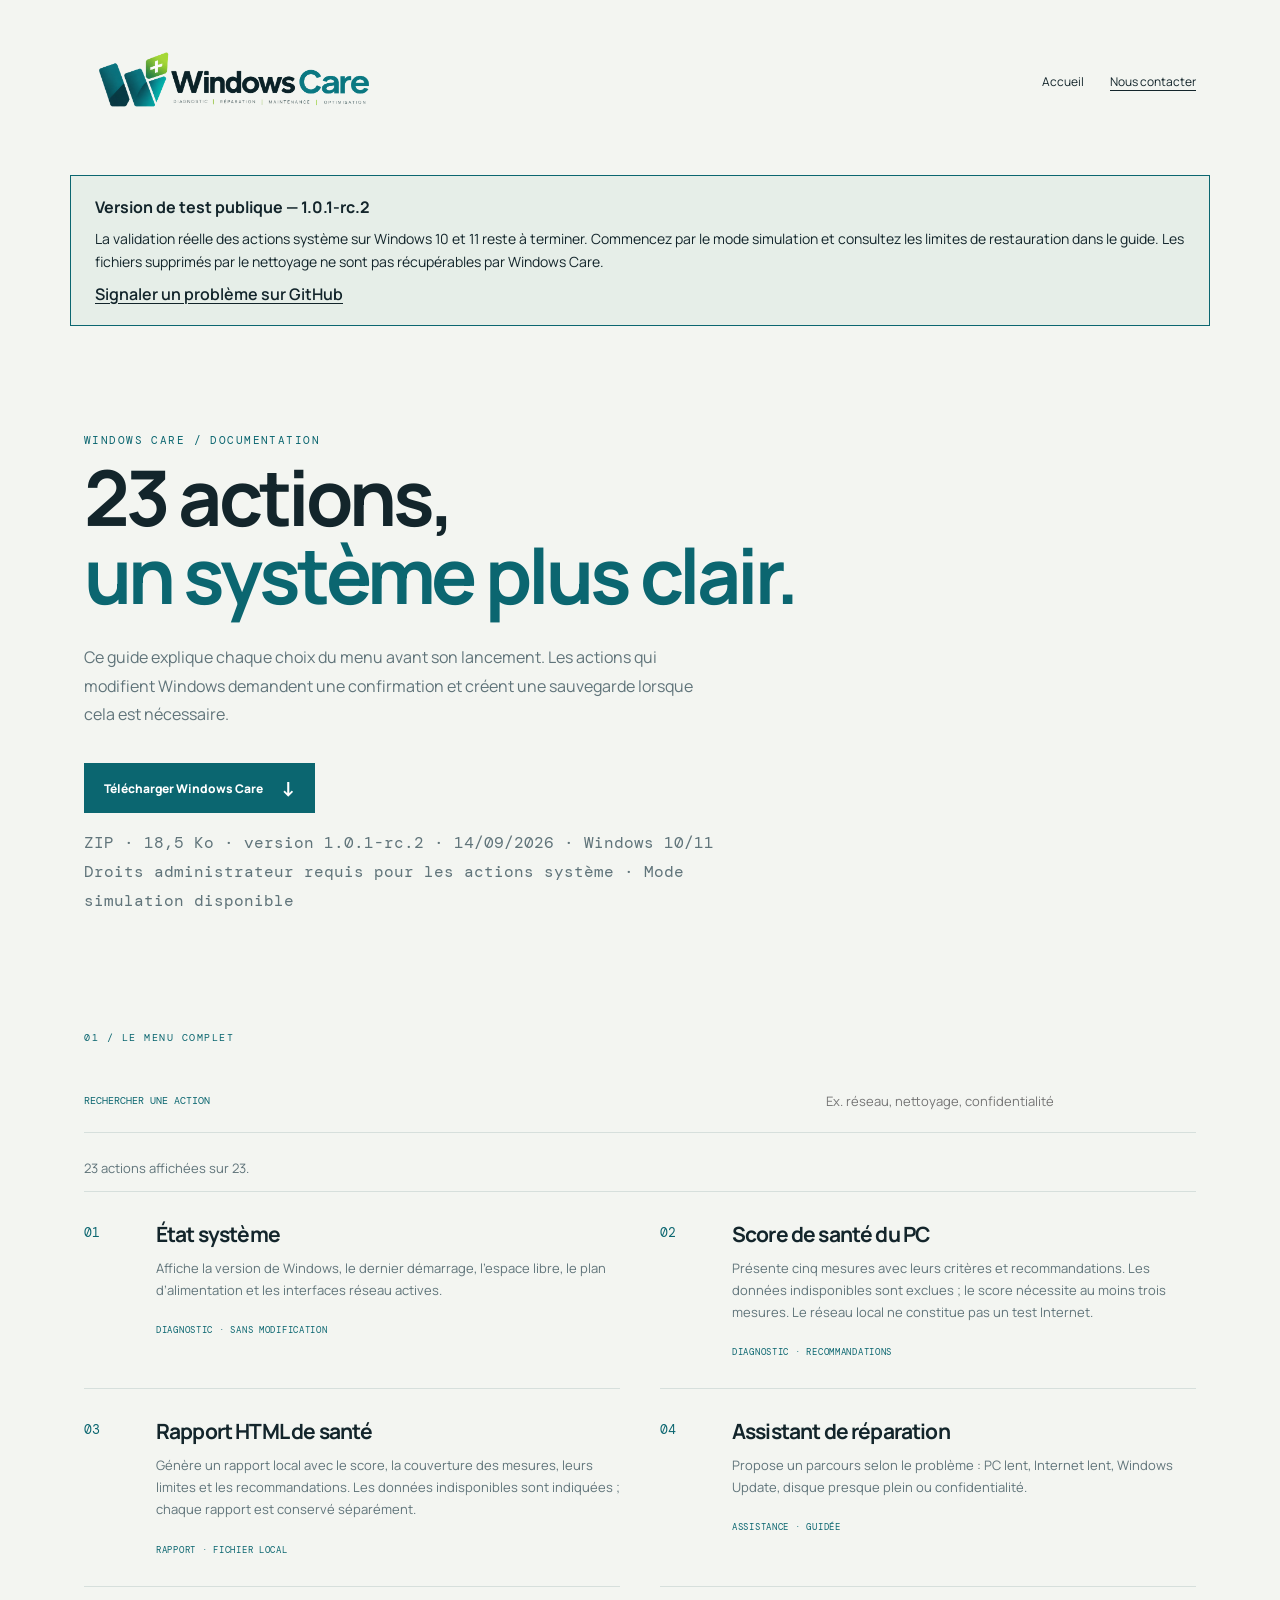
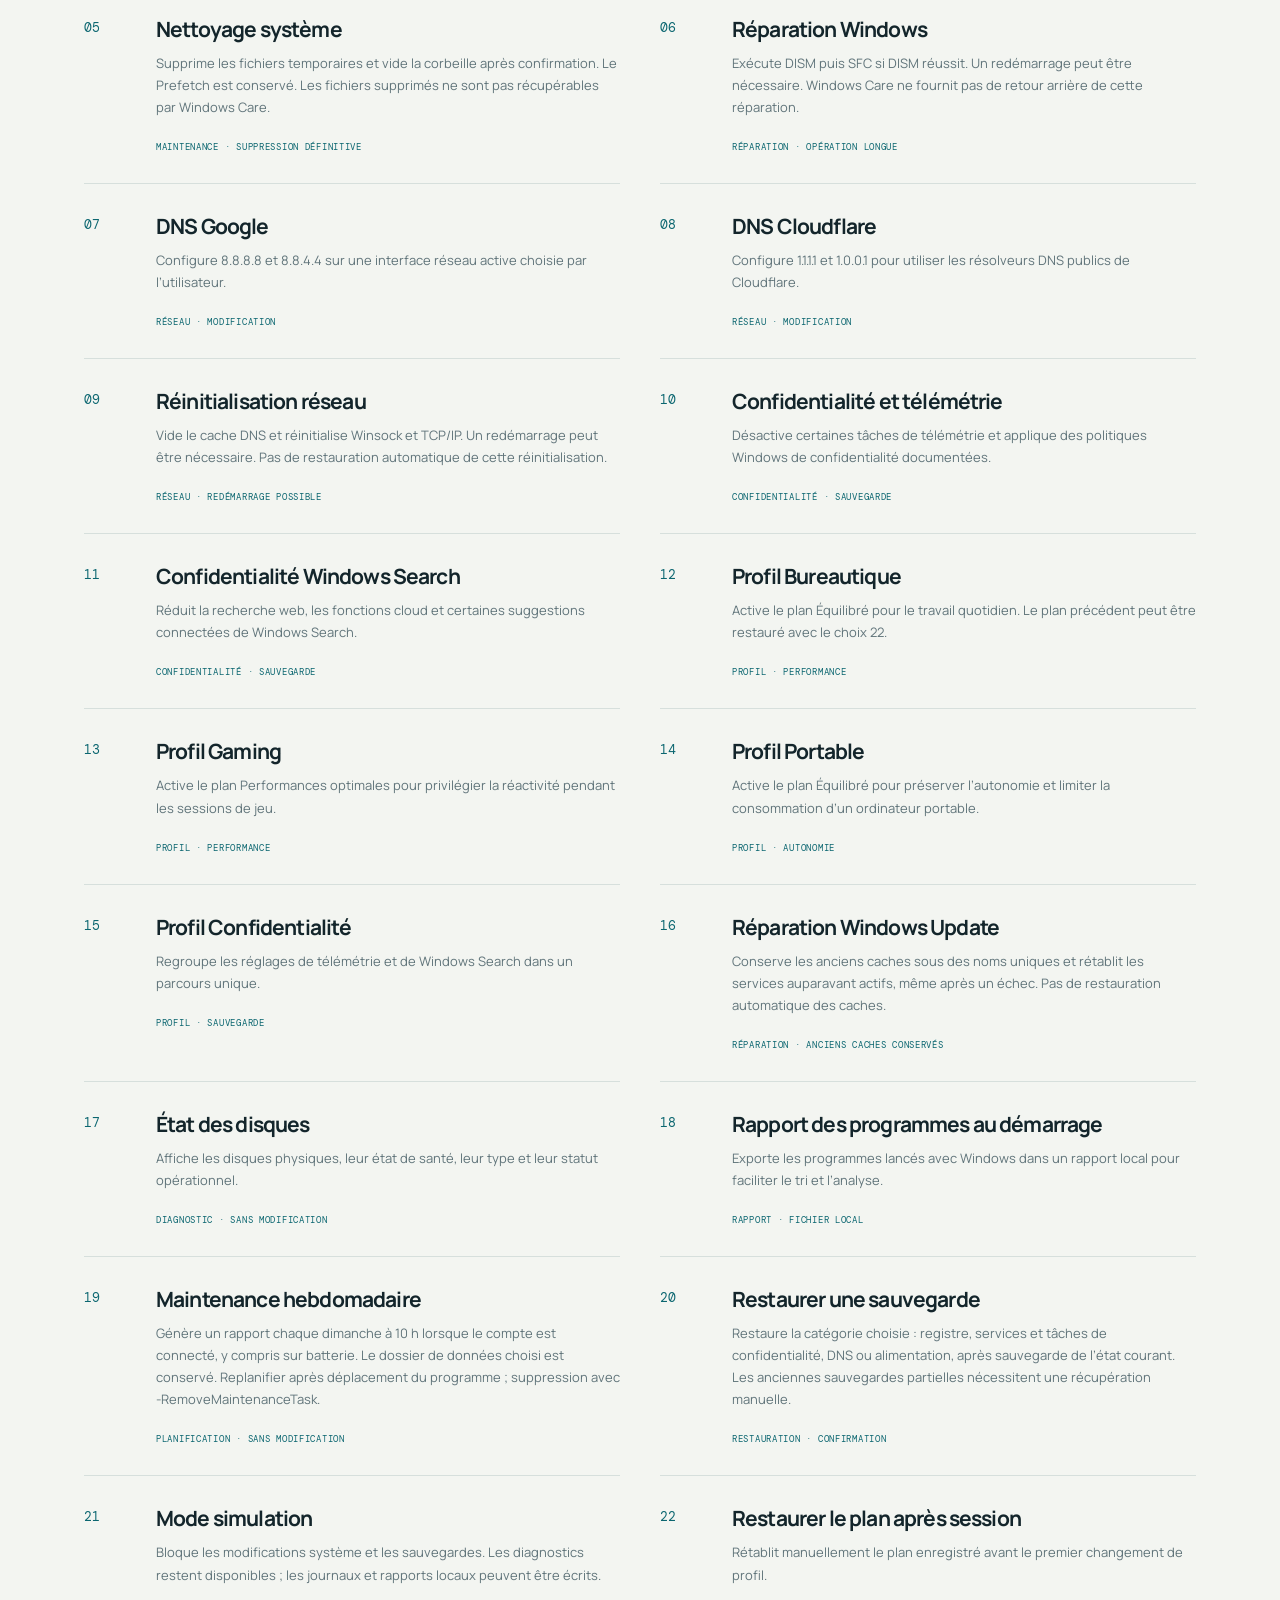
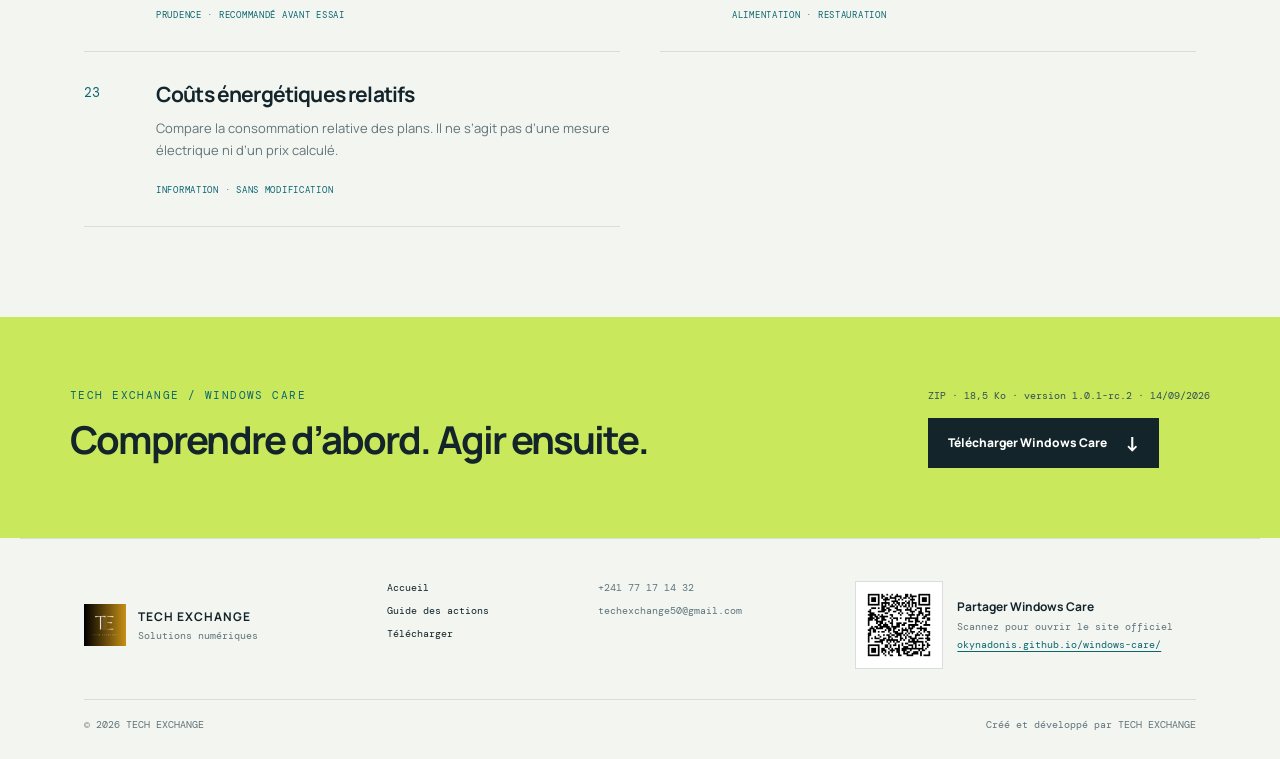
==== site/guide.html @ 3700da09 "Ajouter le QR code officiel Windows Care Generer un QR haute resolution vers le site public, l integ" ====
<!doctype html>
<html lang="fr">
<head>
  <meta charset="utf-8">
  <meta name="viewport" content="width=device-width, initial-scale=1">
  <meta name="description" content="Guide des 23 actions de Windows Care par TECH EXCHANGE.">
  <link rel="icon" type="image/png" href="assets/TE.png">
  <link rel="stylesheet" href="styles.css">
  <title>Windows Care | Guide des actions</title>
</head>
<body>
  <header class="topbar">
    <a class="brand app-brand" href="index.html" aria-label="Windows Care accueil"><img class="windows-care-logo" src="assets/windowscarelogobck.png" alt="Windows Care — Diagnostic, réparation, maintenance, optimisation" width="2097" height="750"></a>
    <nav class="top-nav" aria-label="Navigation principale"><a href="index.html">Accueil</a><a class="contact" href="mailto:techexchange50@gmail.com">Nous contacter</a></nav>
  </header>
  <aside class="release-notice" aria-label="Statut de la version">
    <strong>Version de test publique — 1.0.1-rc.2</strong>
    <p>La validation réelle des actions système sur Windows 10 et 11 reste à terminer. Commencez par le mode simulation et consultez les limites de restauration dans le guide. Les fichiers supprimés par le nettoyage ne sont pas récupérables par Windows Care.</p>
    <a href="https://github.com/OkynAdonis/windows-care/issues/new">Signaler un problème sur GitHub</a>
  </aside>
  <main>
    <section class="guide-hero">
      <p class="eyebrow">Windows Care / documentation</p>
      <h1>23 actions,<br><em>un système plus clair.</em></h1>
      <p>Ce guide explique chaque choix du menu avant son lancement. Les actions qui modifient Windows demandent une confirmation et créent une sauvegarde lorsque cela est nécessaire.</p>
      <a class="button primary download-button" href="SCRIPT_TOOL.zip" download data-download>Télécharger Windows Care <span>↓</span></a>
      <p class="download-meta"><span data-release>ZIP · 18,5 Ko · version 1.0.1-rc.2 · 14/09/2026</span> · Windows 10/11<br>Droits administrateur requis pour les actions système · Mode simulation disponible</p>
    </section>
    <section class="guide-list section">
      <div class="section-label">01 / Le menu complet</div>
      <label class="guide-search" for="action-search"><span>Rechercher une action</span><input id="action-search" type="search" placeholder="Ex. réseau, nettoyage, confidentialité" autocomplete="off" aria-describedby="action-search-status"></label>
      <p id="action-search-status" class="search-status" role="status" aria-live="polite" aria-atomic="true">23 actions disponibles.</p>
      <noscript><p>La recherche nécessite JavaScript. Les 23 actions sont consultables ci-dessous.</p></noscript>
      <div class="action-list">
        <article class="action-card reveal"><span class="action-number">01</span><div><h2>État système</h2><p>Affiche la version de Windows, le dernier démarrage, l’espace libre, le plan d’alimentation et les interfaces réseau actives.</p><small>DIAGNOSTIC · SANS MODIFICATION</small></div></article>
        <article class="action-card reveal"><span class="action-number">02</span><div><h2>Score de santé du PC</h2><p>Présente cinq mesures avec leurs critères et recommandations. Les données indisponibles sont exclues ; le score nécessite au moins trois mesures. Le réseau local ne constitue pas un test Internet.</p><small>DIAGNOSTIC · RECOMMANDATIONS</small></div></article>
        <article class="action-card reveal"><span class="action-number">03</span><div><h2>Rapport HTML de santé</h2><p>Génère un rapport local avec le score, la couverture des mesures, leurs limites et les recommandations. Les données indisponibles sont indiquées ; chaque rapport est conservé séparément.</p><small>RAPPORT · FICHIER LOCAL</small></div></article>
        <article class="action-card reveal"><span class="action-number">04</span><div><h2>Assistant de réparation</h2><p>Propose un parcours selon le problème : PC lent, Internet lent, Windows Update, disque presque plein ou confidentialité.</p><small>ASSISTANCE · GUIDÉE</small></div></article>
        <article class="action-card reveal"><span class="action-number">05</span><div><h2>Nettoyage système</h2><p>Supprime les fichiers temporaires et vide la corbeille après confirmation. Le Prefetch est conservé. Les fichiers supprimés ne sont pas récupérables par Windows Care.</p><small>MAINTENANCE · SUPPRESSION DÉFINITIVE</small></div></article>
        <article class="action-card reveal"><span class="action-number">06</span><div><h2>Réparation Windows</h2><p>Exécute DISM puis SFC si DISM réussit. Un redémarrage peut être nécessaire. Windows Care ne fournit pas de retour arrière de cette réparation.</p><small>RÉPARATION · OPÉRATION LONGUE</small></div></article>
        <article class="action-card reveal"><span class="action-number">07</span><div><h2>DNS Google</h2><p>Configure 8.8.8.8 et 8.8.4.4 sur une interface réseau active choisie par l’utilisateur.</p><small>RÉSEAU · MODIFICATION</small></div></article>
        <article class="action-card reveal"><span class="action-number">08</span><div><h2>DNS Cloudflare</h2><p>Configure 1.1.1.1 et 1.0.0.1 pour utiliser les résolveurs DNS publics de Cloudflare.</p><small>RÉSEAU · MODIFICATION</small></div></article>
        <article class="action-card reveal"><span class="action-number">09</span><div><h2>Réinitialisation réseau</h2><p>Vide le cache DNS et réinitialise Winsock et TCP/IP. Un redémarrage peut être nécessaire. Pas de restauration automatique de cette réinitialisation.</p><small>RÉSEAU · REDÉMARRAGE POSSIBLE</small></div></article>
        <article class="action-card reveal"><span class="action-number">10</span><div><h2>Confidentialité et télémétrie</h2><p>Désactive certaines tâches de télémétrie et applique des politiques Windows de confidentialité documentées.</p><small>CONFIDENTIALITÉ · SAUVEGARDE</small></div></article>
        <article class="action-card reveal"><span class="action-number">11</span><div><h2>Confidentialité Windows Search</h2><p>Réduit la recherche web, les fonctions cloud et certaines suggestions connectées de Windows Search.</p><small>CONFIDENTIALITÉ · SAUVEGARDE</small></div></article>
        <article class="action-card reveal"><span class="action-number">12</span><div><h2>Profil Bureautique</h2><p>Active le plan Équilibré pour le travail quotidien. Le plan précédent peut être restauré avec le choix 22.</p><small>PROFIL · PERFORMANCE</small></div></article>
        <article class="action-card reveal"><span class="action-number">13</span><div><h2>Profil Gaming</h2><p>Active le plan Performances optimales pour privilégier la réactivité pendant les sessions de jeu.</p><small>PROFIL · PERFORMANCE</small></div></article>
        <article class="action-card reveal"><span class="action-number">14</span><div><h2>Profil Portable</h2><p>Active le plan Équilibré pour préserver l’autonomie et limiter la consommation d’un ordinateur portable.</p><small>PROFIL · AUTONOMIE</small></div></article>
        <article class="action-card reveal"><span class="action-number">15</span><div><h2>Profil Confidentialité</h2><p>Regroupe les réglages de télémétrie et de Windows Search dans un parcours unique.</p><small>PROFIL · SAUVEGARDE</small></div></article>
        <article class="action-card reveal"><span class="action-number">16</span><div><h2>Réparation Windows Update</h2><p>Conserve les anciens caches sous des noms uniques et rétablit les services auparavant actifs, même après un échec. Pas de restauration automatique des caches.</p><small>RÉPARATION · ANCIENS CACHES CONSERVÉS</small></div></article>
        <article class="action-card reveal"><span class="action-number">17</span><div><h2>État des disques</h2><p>Affiche les disques physiques, leur état de santé, leur type et leur statut opérationnel.</p><small>DIAGNOSTIC · SANS MODIFICATION</small></div></article>
        <article class="action-card reveal"><span class="action-number">18</span><div><h2>Rapport des programmes au démarrage</h2><p>Exporte les programmes lancés avec Windows dans un rapport local pour faciliter le tri et l’analyse.</p><small>RAPPORT · FICHIER LOCAL</small></div></article>
        <article class="action-card reveal"><span class="action-number">19</span><div><h2>Maintenance hebdomadaire</h2><p>Génère un rapport chaque dimanche à 10 h lorsque le compte est connecté, y compris sur batterie. Le dossier de données choisi est conservé. Replanifier après déplacement du programme ; suppression avec -RemoveMaintenanceTask.</p><small>PLANIFICATION · SANS MODIFICATION</small></div></article>
        <article class="action-card reveal"><span class="action-number">20</span><div><h2>Restaurer une sauvegarde</h2><p>Restaure la catégorie choisie : registre, services et tâches de confidentialité, DNS ou alimentation, après sauvegarde de l’état courant. Les anciennes sauvegardes partielles nécessitent une récupération manuelle.</p><small>RESTAURATION · CONFIRMATION</small></div></article>
        <article class="action-card reveal"><span class="action-number">21</span><div><h2>Mode simulation</h2><p>Bloque les modifications système et les sauvegardes. Les diagnostics restent disponibles ; les journaux et rapports locaux peuvent être écrits.</p><small>PRUDENCE · RECOMMANDÉ AVANT ESSAI</small></div></article>
        <article class="action-card reveal"><span class="action-number">22</span><div><h2>Restaurer le plan après session</h2><p>Rétablit manuellement le plan enregistré avant le premier changement de profil.</p><small>ALIMENTATION · RESTAURATION</small></div></article>
        <article class="action-card reveal"><span class="action-number">23</span><div><h2>Coûts énergétiques relatifs</h2><p>Compare la consommation relative des plans. Il ne s’agit pas d’une mesure électrique ni d’un prix calculé.</p><small>INFORMATION · SANS MODIFICATION</small></div></article>
      </div>
    </section>
    <section class="download-band"><div><p class="eyebrow">TECH EXCHANGE / Windows Care</p><h2>Comprendre d’abord. Agir ensuite.</h2></div><div><p class="download-meta dark-meta"><span data-release>ZIP · 18,5 Ko · version 1.0.1-rc.2 · 14/09/2026</span></p><a class="button primary download-button" href="SCRIPT_TOOL.zip" download data-download>Télécharger Windows Care <span>↓</span></a></div></section>
  </main>
  <footer><div class="footer-brand"><img src="assets/TE.png" alt="Logo TECH EXCHANGE"><div><strong>TECH EXCHANGE</strong><span>Solutions numériques</span></div></div><div class="footer-links"><a href="index.html">Accueil</a><a href="guide.html">Guide des actions</a><a href="SCRIPT_TOOL.zip" download>Télécharger</a></div><div class="footer-contact"><a href="tel:+24177171432">+241 77 17 14 32</a><a href="mailto:techexchange50@gmail.com">techexchange50@gmail.com</a></div><div class="footer-qr"><a href="https://okynadonis.github.io/windows-care/" aria-label="Ouvrir le site officiel Windows Care"><img src="assets/windows-care-qr.png" alt="QR code vers le site officiel Windows Care" width="1000" height="1000" loading="lazy" decoding="async"></a><div><strong>Partager Windows Care</strong><span>Scannez pour ouvrir le site officiel</span><a href="https://okynadonis.github.io/windows-care/">okynadonis.github.io/windows-care/</a></div></div><div class="footer-bottom"><span>© 2026 TECH EXCHANGE</span><span>Créé et développé par TECH EXCHANGE</span></div></footer>
  <script src="motion.js"></script>
</body>
</html>
---- site/styles.css ----
@import url('https://fonts.googleapis.com/css2?family=DM+Mono:wght@400;500&family=Manrope:wght@400;500;600;700;800&display=swap');

:root { --ink:#13252b; --muted:#60747a; --paper:#f3f5f1; --white:#fff; --teal:#0b6670; --lime:#c9e85b; --line:#d6dfdc; }
.release-notice { max-width:1140px; margin:12px auto; padding:20px 24px; border:1px solid var(--teal); background:#e6eee8; color:var(--ink); box-sizing:border-box; }
.release-notice p { font-size:14px; line-height:1.6; margin:10px 0; }
.release-notice a { font-weight:600; text-underline-offset:3px; }
@media (max-width:1240px) { .release-notice { margin:12px 5vw; } }
* { box-sizing:border-box; }
html { scroll-behavior:smooth; }
body { margin:0; background:var(--paper); color:var(--ink); font-family:Manrope, sans-serif; }
a { color:inherit; }
a:focus-visible, .button:focus-visible { outline:3px solid var(--ink); outline-offset:4px; box-shadow:0 0 0 3px var(--paper); }
.topbar { align-items:center; display:flex; justify-content:space-between; margin:auto; max-width:1240px; padding:28px 5vw; }
.brand { align-items:center; display:flex; font-size:13px; font-weight:800; gap:10px; letter-spacing:.08em; text-decoration:none; }
.app-brand { letter-spacing:.02em; }
.brand img { height:34px; object-fit:cover; width:34px; }
.app-brand { max-width:100%; }
.app-brand .windows-care-logo { display:block; width:300px; max-width:100%; height:auto; object-fit:contain; }
@media (max-width:470px) { .app-brand .windows-care-logo { width:240px; } }
.contact { border-bottom:1px solid var(--ink); font-size:12px; text-decoration:none; }
.top-nav { align-items:center; display:flex; gap:26px; }
.top-nav a { font-size:12px; text-decoration:none; }
.hero { align-items:center; display:grid; gap:8vw; grid-template-columns:minmax(0,1.05fr) minmax(300px,.75fr); margin:auto; max-width:1240px; min-height:680px; padding:70px 5vw 110px; }
.eyebrow, .section-label, .meta, code { font-family:'DM Mono', monospace; }
.eyebrow { color:var(--teal); font-size:11px; letter-spacing:.13em; text-transform:uppercase; }
h1, h2, p { margin-top:0; }
h1 { font-size:clamp(42px,6vw,82px); letter-spacing:-.05em; line-height:1.02; margin-bottom:28px; }
em { color:var(--teal); font-style:normal; }
.intro { color:var(--muted); font-size:17px; line-height:1.7; max-width:590px; }
.actions { display:flex; flex-wrap:wrap; gap:12px; margin:36px 0 22px; }
.button { align-items:center; display:inline-flex; font-size:12px; font-weight:800; gap:18px; justify-content:center; min-height:50px; max-width:100%; padding:12px 20px; text-align:center; text-decoration:none; overflow-wrap:anywhere; }
.button span { font-size:20px; line-height:0; }
.primary { background:var(--teal); color:var(--white); }
.primary:hover { background:#084d55; }
.secondary { border:1px solid var(--ink); }
.meta { color:var(--muted); font-size:10px; }
.download-meta { color:var(--muted); font-family:'DM Mono',monospace; font-size:10px; line-height:1.7; margin:16px 0 0; }
.dark-meta { color:#315157; margin:0 0 14px; }
.dashboard { background:var(--ink); box-shadow:18px 18px 0 var(--lime); color:var(--white); padding:25px; transform:rotate(2deg); }
.dashboard { animation: dashboard-in 900ms cubic-bezier(.2,.8,.2,1) both; }
.dash-head { border-bottom:1px solid #ffffff2b; display:flex; font-family:'DM Mono',monospace; font-size:9px; justify-content:space-between; padding-bottom:20px; }
.dash-head b { color:var(--lime); font-weight:400; }
.score { align-items:center; display:flex; gap:15px; padding:45px 0 35px; }
.score strong { color:var(--lime); font-size:92px; letter-spacing:-.1em; line-height:.8; }
.score strong { min-width:125px; }
.score span { color:#cad9d7; font-family:'DM Mono',monospace; font-size:13px; line-height:1.3; }
.score small { color:#8ba1a0; font-size:8px; }
.metrics { border-top:1px solid #ffffff2b; display:grid; gap:10px; grid-template-columns:repeat(3,1fr); padding-top:18px; }
.metrics div { display:flex; flex-direction:column; gap:8px; }
.metrics span, .dash-line { color:#8ba1a0; font-family:'DM Mono',monospace; font-size:9px; }
.metrics b { color:#fff; font-size:22px; }
.dash-line { align-items:center; display:flex; gap:9px; padding-top:38px; }
.dash-line i { background:var(--lime); border-radius:50%; height:6px; width:6px; }
.dash-line i { animation: signal 1.8s ease-in-out infinite; }
.console-cursor { animation:cursor-blink 1s steps(1) infinite; background:var(--lime); display:inline-block; height:13px; margin-left:7px; vertical-align:-2px; width:6px; }
.download-button.download-started { background:var(--ink); box-shadow:0 0 0 4px #c9e85b66; }
.js-motion .reveal { opacity:0; transform:translateY(24px); transition:opacity 700ms ease var(--reveal-delay, 0ms), transform 700ms ease var(--reveal-delay, 0ms); }
.js-motion .reveal.is-visible { opacity:1; transform:none; }
.button, .feature-grid article, .shot, .faq-grid div { transition:transform 320ms ease, border-color 320ms ease, background-color 320ms ease, color 320ms ease; }
.button:hover { transform:translateY(-3px); }
.feature-grid article { background:transparent; color:var(--ink); }
.feature-grid article:hover { border-color:transparent; transform:translateY(-5px); }
.feature-grid article:hover h2, .feature-grid article:hover p, .feature-grid article:hover .number { color:inherit; }
.feature-grid article:nth-child(1):hover { background:var(--teal); color:var(--white); }
.feature-grid article:nth-child(2):hover { background:var(--lime); color:var(--ink); }
.feature-grid article:nth-child(3):hover { background:var(--ink); color:var(--white); }
.feature-grid article:nth-child(4):hover { background:#e4b98a; color:var(--ink); }
.shot:hover { transform:translateY(-5px); }
.faq-grid div:hover { border-color:var(--teal); }
@keyframes dashboard-in { from { opacity:0; transform:translateY(22px) rotate(6deg); } to { opacity:1; transform:rotate(2deg); } }
@keyframes signal { 0%,100% { box-shadow:0 0 0 0 #c9e85b66; } 50% { box-shadow:0 0 0 7px #c9e85b00; } }
@keyframes cursor-blink { 0%,45% { opacity:1; } 46%,100% { opacity:0; } }
@keyframes score-fill { from { opacity:.4; } to { opacity:1; } }
.section { margin:auto; max-width:1240px; padding:90px 5vw; }
.section-label { color:var(--teal); font-size:10px; letter-spacing:.15em; margin-bottom:40px; text-transform:uppercase; }
.feature-grid { border-top:1px solid var(--line); display:grid; grid-template-columns:repeat(4,1fr); }
.feature-grid article { border-right:1px solid var(--line); min-height:230px; padding:26px 24px 18px 0; }
.feature-grid article:not(:first-child) { padding-left:24px; }
.feature-grid article:last-child { border:0; }
.number { color:var(--teal); font-family:'DM Mono',monospace; font-size:11px; }
.feature-grid h2 { font-size:19px; letter-spacing:-.03em; margin:55px 0 12px; }
.feature-grid p, .details p { color:var(--muted); font-size:13px; line-height:1.75; }
.screenshots { padding-top:30px; }
.section-intro { align-items:end; display:grid; gap:10vw; grid-template-columns:.8fr 1fr; margin-bottom:44px; }
.section-intro h2 { font-size:clamp(34px,5vw,64px); letter-spacing:-.06em; line-height:1.05; margin:0; }
.section-intro p { color:var(--muted); font-size:14px; line-height:1.8; margin:0; max-width:440px; }
.shots-grid { align-items:start; display:grid; gap:32px; grid-template-columns:1.2fr .8fr; }
.shot { margin:0; }
.shot img { background:var(--ink); border:1px solid var(--line); display:block; height:auto; width:100%; }
.shot-menu img { aspect-ratio:1.65; object-fit:cover; object-position:top; }
.shot-site img { aspect-ratio:1.65; object-fit:cover; object-position:top; }
.shot figcaption { display:flex; flex-direction:column; gap:4px; padding-top:14px; }
.shot figcaption b { font-size:13px; }
.shot figcaption span { color:var(--muted); font-family:'DM Mono',monospace; font-size:10px; }
.download-band { align-items:center; background:var(--lime); display:flex; gap:30px; justify-content:space-between; padding:70px max(5vw,calc((100% - 1140px)/2)); }
.download-band h2 { font-size:clamp(24px,3vw,40px); letter-spacing:-.05em; margin:0; max-width:650px; }
.download-band .primary { background:var(--ink); }
.download-band .download-meta { max-width:390px; }
.details { display:block; }
.details-content { display:grid; gap:42px; grid-template-columns:minmax(0,1fr) minmax(210px,.7fr); }
.details h2 { font-size:clamp(34px,5vw,64px); letter-spacing:-.06em; line-height:1.05; }
.details code { background:#e1e8e4; font-size:11px; padding:4px 6px; }
.details .small { border-top:1px solid var(--line); font-family:'DM Mono',monospace; font-size:11px; margin-top:38px; padding-top:20px; }
.usage-shot { margin:0; }
.usage-shot img { display:block; height:100%; max-height:300px; object-fit:cover; object-position:top; width:100%; }
.usage-shot figcaption { color:var(--muted); font-family:'DM Mono',monospace; font-size:10px; line-height:1.5; padding-top:12px; }
.faq { border-top:1px solid var(--line); }
.faq-grid { display:grid; gap:0 45px; grid-template-columns:1fr 1fr; }
.faq-grid div { border-bottom:1px solid var(--line); padding:22px 0; }
.faq-grid h3 { font-size:15px; margin:0 0 9px; }
.faq-grid p { color:var(--muted); font-size:12px; line-height:1.7; margin:0; }
.guide-hero { margin:auto; max-width:1240px; padding:95px 5vw 80px; }
.guide-hero h1 { max-width:850px; }
.guide-hero > p:not(.eyebrow) { color:var(--muted); font-size:16px; line-height:1.8; max-width:640px; }
.guide-hero .button { margin-top:18px; }
.guide-list { padding-top:35px; }
.guide-search { align-items:center; border-bottom:1px solid var(--line); display:flex; gap:20px; justify-content:space-between; margin-bottom:26px; padding-bottom:14px; }
.guide-search span { color:var(--teal); font-family:'DM Mono',monospace; font-size:10px; text-transform:uppercase; }
.guide-search input { background:transparent; border:0; color:var(--ink); font:13px Manrope,sans-serif; max-width:370px; outline:0; padding:8px 0; width:100%; }
.guide-search input:focus-visible { outline:2px solid var(--teal); outline-offset:5px; }
[hidden] { display:none !important; }
.search-status { color:var(--muted); font-size:13px; line-height:1.5; }
.action-list { border-top:1px solid var(--line); display:grid; gap:0 40px; grid-template-columns:1fr 1fr; }
.action-card { border-bottom:1px solid var(--line); display:grid; gap:22px; grid-template-columns:50px 1fr; padding:28px 0; }
.action-number { color:var(--teal); font-family:'DM Mono',monospace; font-size:13px; padding-top:4px; }
.action-card h2 { font-size:21px; letter-spacing:-.04em; margin:0 0 9px; }
.action-card p { color:var(--muted); font-size:13px; line-height:1.7; margin:0 0 15px; max-width:470px; }
.action-card small { color:var(--teal); font-family:'DM Mono',monospace; font-size:9px; letter-spacing:.08em; }
footer { border-top:1px solid var(--line); display:grid; font-family:'DM Mono',monospace; font-size:10px; gap:30px; grid-template-columns:1.2fr .8fr 1fr 1.5fr; margin:auto; max-width:1240px; padding:42px 5vw 28px; }
.footer-brand { align-items:center; display:flex; gap:12px; }
.footer-brand img { height:42px; object-fit:cover; width:42px; }
.footer-brand strong, .footer-brand span { display:block; }
.footer-brand strong { font-family:Manrope,sans-serif; font-size:12px; letter-spacing:.08em; }
.footer-qr { align-items:center; display:flex; gap:14px; min-width:0; }
.footer-qr > a { background:#fff; border:1px solid var(--line); display:block; flex:0 0 88px; padding:5px; }
.footer-qr img { display:block; height:auto; width:100%; }
.footer-qr div { display:flex; flex-direction:column; gap:5px; min-width:0; }
.footer-qr strong { font-family:Manrope,sans-serif; font-size:12px; }
.footer-qr span { color:var(--muted); }
.footer-qr div a { color:var(--teal); overflow-wrap:anywhere; text-underline-offset:3px; }
.footer-brand span { color:var(--muted); margin-top:4px; }
.footer-links, .footer-contact { display:flex; flex-direction:column; gap:10px; }
.footer-links a, .footer-contact a { text-decoration:none; }
.footer-links a:hover, .footer-contact a:hover { color:var(--teal); }
.footer-contact { color:var(--muted); }
.footer-bottom { border-top:1px solid var(--line); color:var(--muted); display:flex; grid-column:1 / -1; justify-content:space-between; padding-top:18px; }
@media (max-width:760px) { .top-nav { gap:12px; } .top-nav { flex-wrap:wrap; justify-content:flex-end; } .hero { display:block; min-height:0; padding-top:50px; } .dashboard { margin:70px 12px 20px 0; } .feature-grid { grid-template-columns:1fr 1fr; } .feature-grid article:nth-child(2) { border-right:0; } .feature-grid article:nth-child(3), .feature-grid article:nth-child(4) { border-top:1px solid var(--line); } .feature-grid article:nth-child(3) { padding-left:0; } .section-intro, .shots-grid { display:block; } .section-intro p { margin-top:24px; } .shot + .shot { margin-top:38px; } .download-band, .details { align-items:flex-start; display:block; } .download-band .button { margin-top:28px; } .details { padding-top:65px; } .details-content { display:block; } .usage-shot { margin-top:38px; } .guide-hero { padding-top:55px; } .action-list { display:block; } .action-card { grid-template-columns:40px 1fr; } footer { display:block; line-height:2; } .footer-links, .footer-contact, .footer-qr { margin-top:24px; } .footer-bottom { gap:6px; margin-top:24px; } }
@media (max-width:470px) { .topbar { padding-top:20px; } .contact { font-size:10px; } .feature-grid { display:block; } .feature-grid article, .feature-grid article:not(:first-child) { border-bottom:1px solid var(--line); border-right:0; min-height:0; padding:22px 0; } .feature-grid h2 { margin:25px 0 9px; } }
@media (prefers-reduced-motion: reduce) { html { scroll-behavior:auto; } *, *::before, *::after { animation-duration:.01ms !important; animation-iteration-count:1 !important; scroll-behavior:auto !important; transition-duration:.01ms !important; } .reveal { opacity:1; transform:none; } }

.download-meta code { overflow-wrap:anywhere; font-size:10px; }
/* Autoriser les contenus longs a se replier dans les grilles et flexboxes. */
.hero > *, .download-band > *, .action-card > *, footer > *, .topbar > * { min-width:0; }
.topbar { gap:20px; flex-wrap:wrap; }
.top-nav { flex-wrap:wrap; }
.footer-contact a, .details .small, .action-card h2, h1 { overflow-wrap:anywhere; }
@media (max-width:760px) {
  .guide-search { align-items:flex-start; flex-direction:column; gap:8px; }
  .guide-search input { max-width:none; min-width:0; font-size:16px; }
  .footer-bottom { flex-wrap:wrap; }
}
@media (max-width:470px) {
  .dashboard { padding:18px; transform:none; animation:none; box-shadow:8px 8px 0 var(--lime); margin-right:8px; }
  .score { gap:10px; }
  .score strong { font-size:72px; min-width:95px; }
  .dash-head { gap:12px; flex-wrap:wrap; }
  .top-nav a { padding:8px 0; }
}
@media (prefers-reduced-motion: reduce) {
  .js-motion .reveal { opacity:1; transform:none; transition:none; }
  .button:hover, .feature-grid article:hover, .shot:hover { transform:none; }
  .console-cursor, .dash-line i { animation:none; }
}
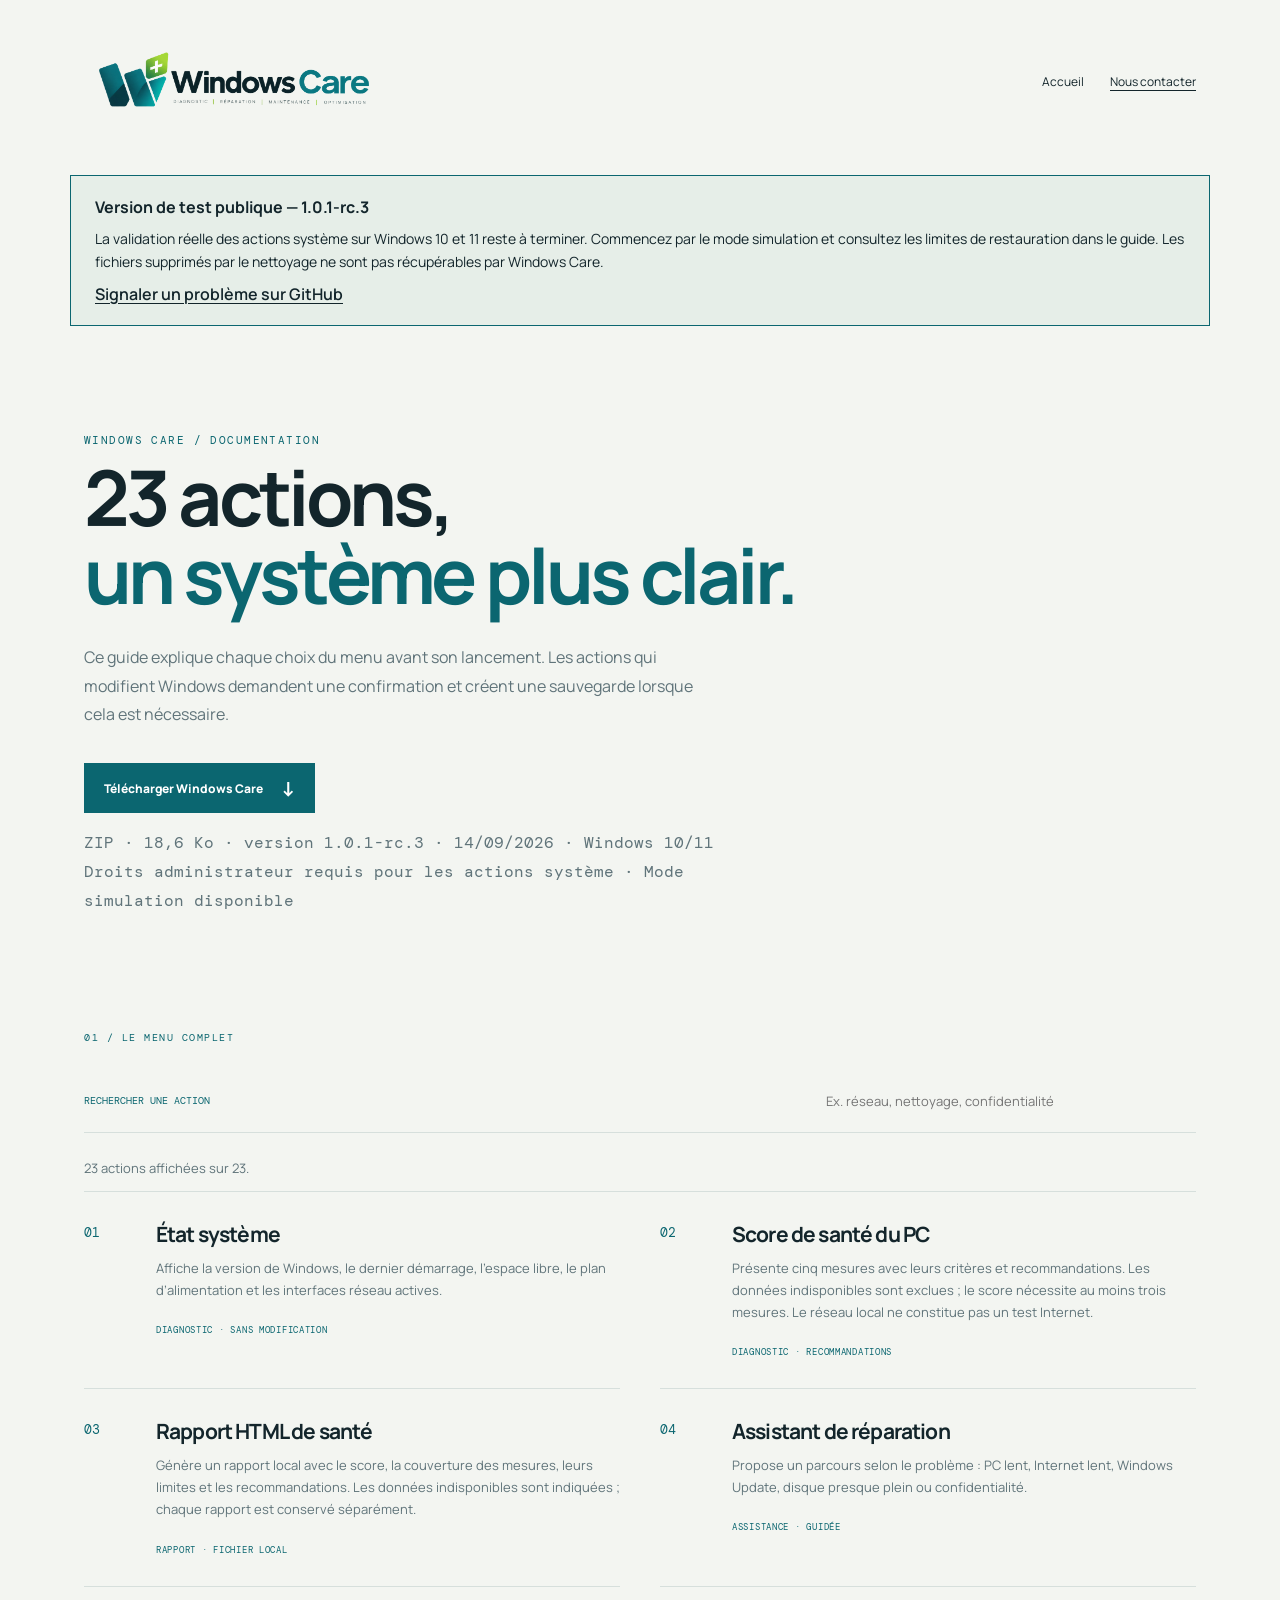
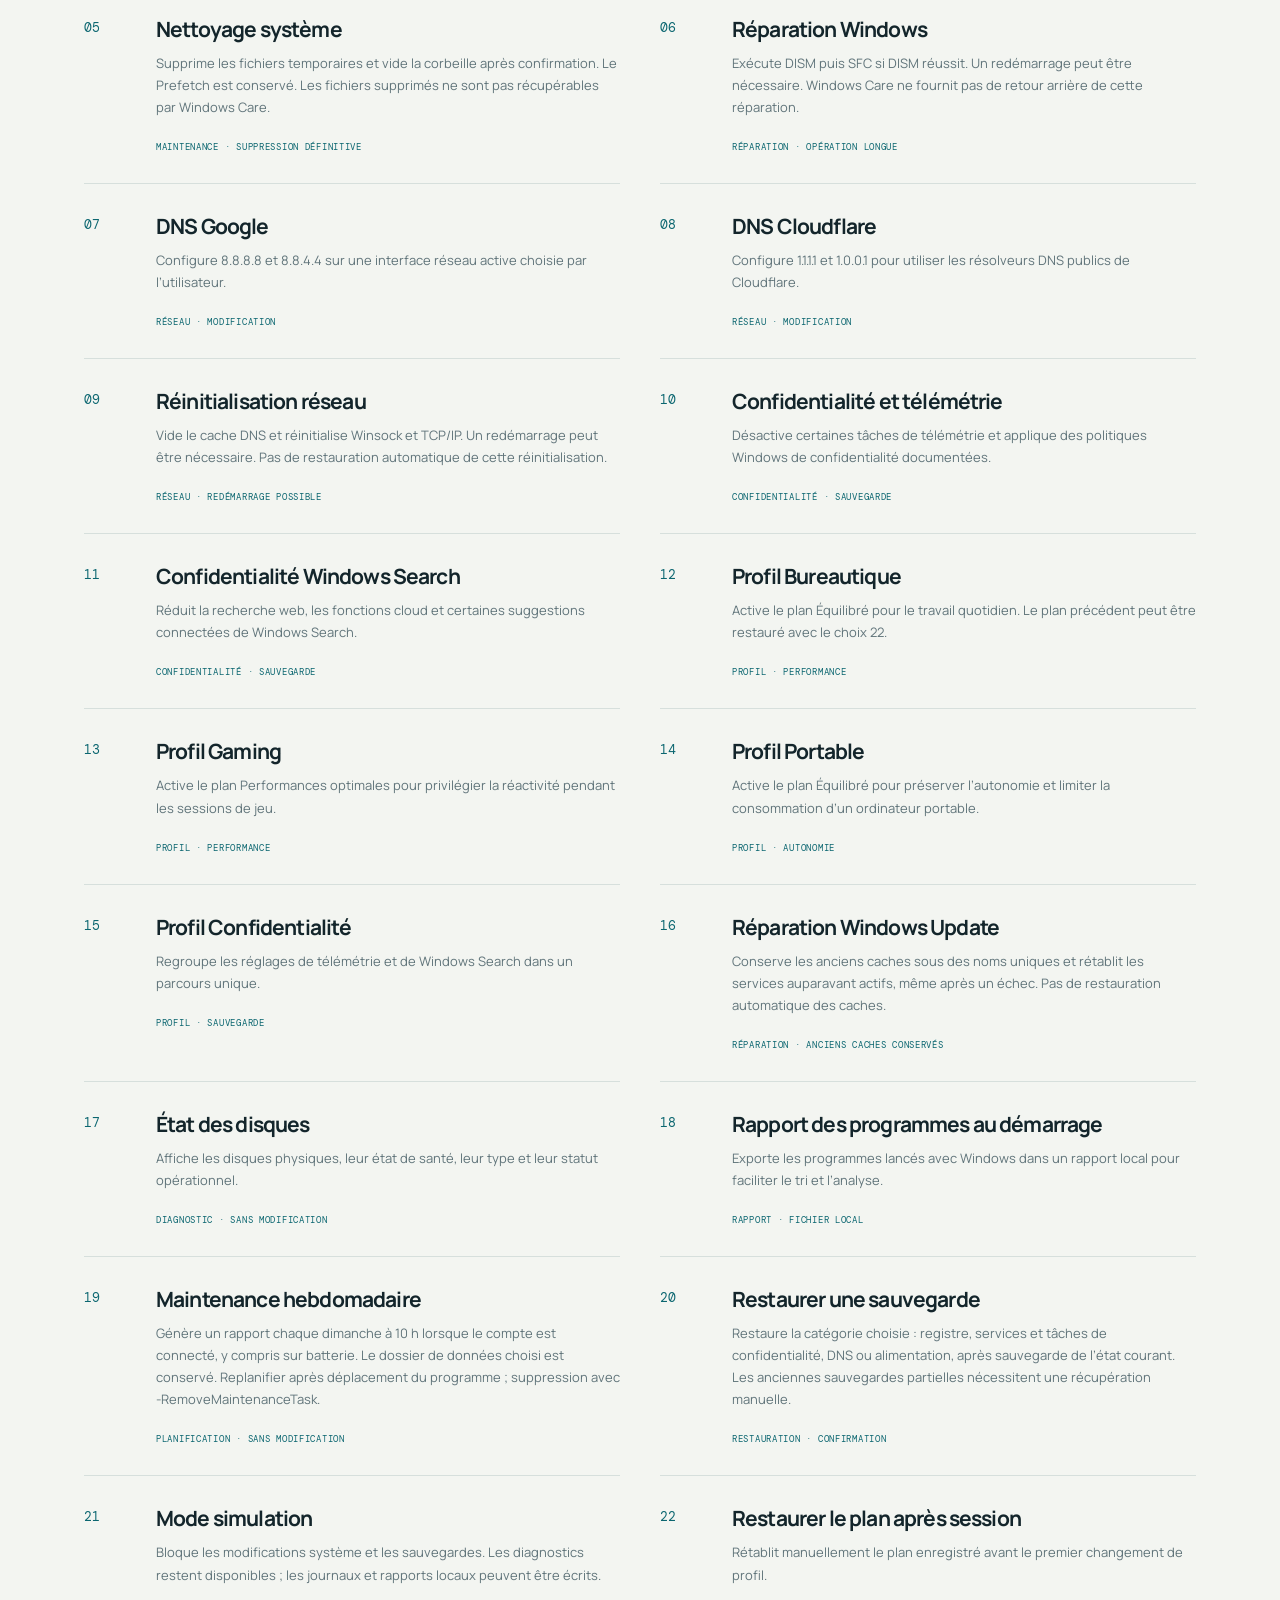
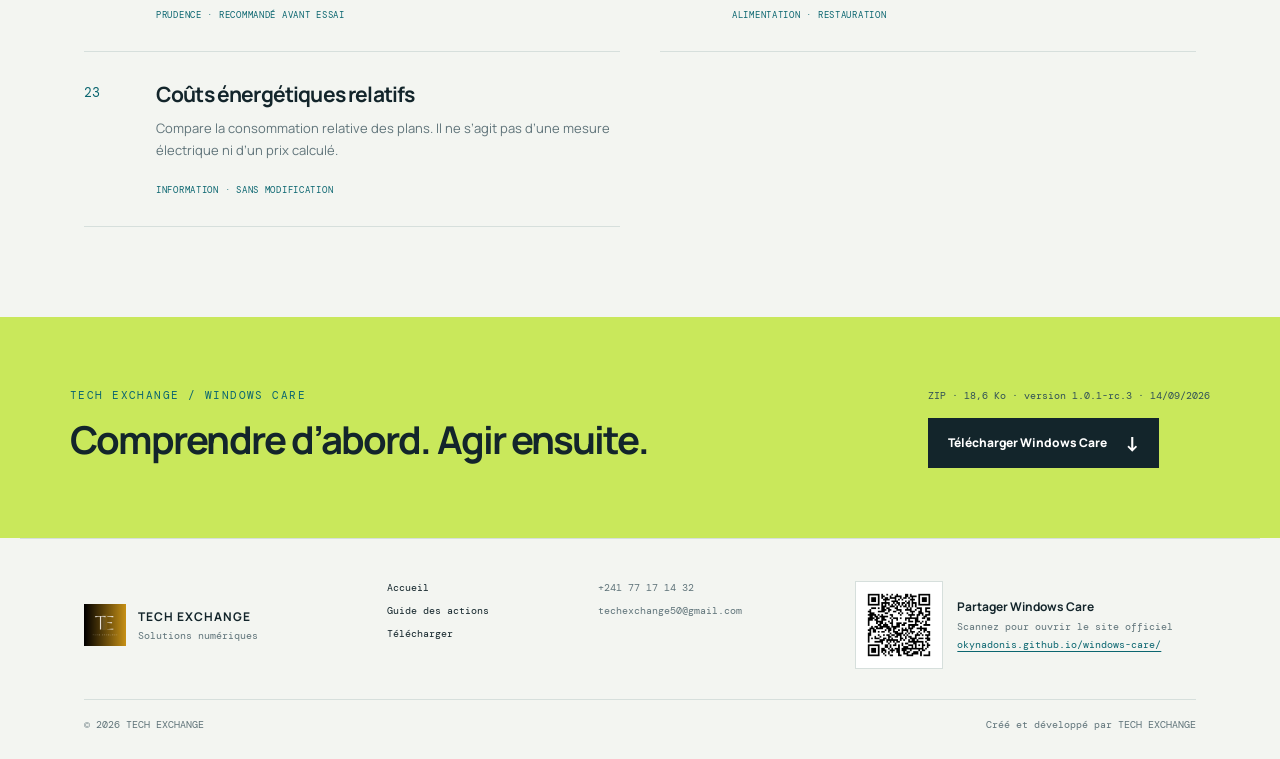
==== commit 1942bf53: "Fiabiliser les parcours et publier Windows Care rc.3" ====
--- a/site/guide.html
+++ b/site/guide.html
@@ -14,7 +14,7 @@
     <nav class="top-nav" aria-label="Navigation principale"><a href="index.html">Accueil</a><a class="contact" href="mailto:techexchange50@gmail.com">Nous contacter</a></nav>
   </header>
   <aside class="release-notice" aria-label="Statut de la version">
-    <strong>Version de test publique — 1.0.1-rc.2</strong>
+    <strong>Version de test publique — 1.0.1-rc.3</strong>
     <p>La validation réelle des actions système sur Windows 10 et 11 reste à terminer. Commencez par le mode simulation et consultez les limites de restauration dans le guide. Les fichiers supprimés par le nettoyage ne sont pas récupérables par Windows Care.</p>
     <a href="https://github.com/OkynAdonis/windows-care/issues/new">Signaler un problème sur GitHub</a>
   </aside>
@@ -24,7 +24,7 @@
       <h1>23 actions,<br><em>un système plus clair.</em></h1>
       <p>Ce guide explique chaque choix du menu avant son lancement. Les actions qui modifient Windows demandent une confirmation et créent une sauvegarde lorsque cela est nécessaire.</p>
       <a class="button primary download-button" href="SCRIPT_TOOL.zip" download data-download>Télécharger Windows Care <span>↓</span></a>
-      <p class="download-meta"><span data-release>ZIP · 18,5 Ko · version 1.0.1-rc.2 · 14/09/2026</span> · Windows 10/11<br>Droits administrateur requis pour les actions système · Mode simulation disponible</p>
+      <p class="download-meta"><span data-release>ZIP · 18,6 Ko · version 1.0.1-rc.3 · 14/09/2026</span> · Windows 10/11<br>Droits administrateur requis pour les actions système · Mode simulation disponible</p>
     </section>
     <section class="guide-list section">
       <div class="section-label">01 / Le menu complet</div>
@@ -57,7 +57,7 @@
         <article class="action-card reveal"><span class="action-number">23</span><div><h2>Coûts énergétiques relatifs</h2><p>Compare la consommation relative des plans. Il ne s’agit pas d’une mesure électrique ni d’un prix calculé.</p><small>INFORMATION · SANS MODIFICATION</small></div></article>
       </div>
     </section>
-    <section class="download-band"><div><p class="eyebrow">TECH EXCHANGE / Windows Care</p><h2>Comprendre d’abord. Agir ensuite.</h2></div><div><p class="download-meta dark-meta"><span data-release>ZIP · 18,5 Ko · version 1.0.1-rc.2 · 14/09/2026</span></p><a class="button primary download-button" href="SCRIPT_TOOL.zip" download data-download>Télécharger Windows Care <span>↓</span></a></div></section>
+    <section class="download-band"><div><p class="eyebrow">TECH EXCHANGE / Windows Care</p><h2>Comprendre d’abord. Agir ensuite.</h2></div><div><p class="download-meta dark-meta"><span data-release>ZIP · 18,6 Ko · version 1.0.1-rc.3 · 14/09/2026</span></p><a class="button primary download-button" href="SCRIPT_TOOL.zip" download data-download>Télécharger Windows Care <span>↓</span></a></div></section>
   </main>
   <footer><div class="footer-brand"><img src="assets/TE.png" alt="Logo TECH EXCHANGE"><div><strong>TECH EXCHANGE</strong><span>Solutions numériques</span></div></div><div class="footer-links"><a href="index.html">Accueil</a><a href="guide.html">Guide des actions</a><a href="SCRIPT_TOOL.zip" download>Télécharger</a></div><div class="footer-contact"><a href="tel:+24177171432">+241 77 17 14 32</a><a href="mailto:techexchange50@gmail.com">techexchange50@gmail.com</a></div><div class="footer-qr"><a href="https://okynadonis.github.io/windows-care/" aria-label="Ouvrir le site officiel Windows Care"><img src="assets/windows-care-qr.png" alt="QR code vers le site officiel Windows Care" width="1000" height="1000" loading="lazy" decoding="async"></a><div><strong>Partager Windows Care</strong><span>Scannez pour ouvrir le site officiel</span><a href="https://okynadonis.github.io/windows-care/">okynadonis.github.io/windows-care/</a></div></div><div class="footer-bottom"><span>© 2026 TECH EXCHANGE</span><span>Créé et développé par TECH EXCHANGE</span></div></footer>
   <script src="motion.js"></script>
--- a/site/styles.css
+++ b/site/styles.css
@@ -88,7 +88,7 @@
 .shot { margin:0; }
 .shot img { background:var(--ink); border:1px solid var(--line); display:block; height:auto; width:100%; }
 .shot-menu img { aspect-ratio:1.65; object-fit:cover; object-position:top; }
-.shot-site img { aspect-ratio:1.65; object-fit:cover; object-position:top; }
+.shot-report img { aspect-ratio:1.31; object-fit:cover; object-position:top; }
 .shot figcaption { display:flex; flex-direction:column; gap:4px; padding-top:14px; }
 .shot figcaption b { font-size:13px; }
 .shot figcaption span { color:var(--muted); font-family:'DM Mono',monospace; font-size:10px; }
@@ -101,9 +101,12 @@
 .details h2 { font-size:clamp(34px,5vw,64px); letter-spacing:-.06em; line-height:1.05; }
 .details code { background:#e1e8e4; font-size:11px; padding:4px 6px; }
 .details .small { border-top:1px solid var(--line); font-family:'DM Mono',monospace; font-size:11px; margin-top:38px; padding-top:20px; }
-.usage-shot { margin:0; }
-.usage-shot img { display:block; height:100%; max-height:300px; object-fit:cover; object-position:top; width:100%; }
-.usage-shot figcaption { color:var(--muted); font-family:'DM Mono',monospace; font-size:10px; line-height:1.5; padding-top:12px; }
+.start-steps { display:grid; gap:0; list-style:none; margin:0; padding:0; }
+.start-steps li { align-items:start; border-top:1px solid var(--line); display:grid; gap:18px; grid-template-columns:44px 1fr; padding:20px 0; }
+.start-steps li:last-child { border-bottom:1px solid var(--line); }
+.start-steps > li > span { color:var(--teal); font-family:'DM Mono',monospace; font-size:11px; padding-top:3px; }
+.start-steps strong { font-size:16px; }
+.start-steps p { margin:7px 0 0; }
 .faq { border-top:1px solid var(--line); }
 .faq-grid { display:grid; gap:0 45px; grid-template-columns:1fr 1fr; }
 .faq-grid div { border-bottom:1px solid var(--line); padding:22px 0; }
@@ -131,6 +134,11 @@
 .footer-brand img { height:42px; object-fit:cover; width:42px; }
 .footer-brand strong, .footer-brand span { display:block; }
 .footer-brand strong { font-family:Manrope,sans-serif; font-size:12px; letter-spacing:.08em; }
+.footer-brand span { color:var(--muted); margin-top:4px; }
+.footer-links, .footer-contact { display:flex; flex-direction:column; gap:10px; }
+.footer-links a, .footer-contact a { text-decoration:none; }
+.footer-links a:hover, .footer-contact a:hover { color:var(--teal); }
+.footer-contact { color:var(--muted); }
 .footer-qr { align-items:center; display:flex; gap:14px; min-width:0; }
 .footer-qr > a { background:#fff; border:1px solid var(--line); display:block; flex:0 0 88px; padding:5px; }
 .footer-qr img { display:block; height:auto; width:100%; }
@@ -138,13 +146,8 @@
 .footer-qr strong { font-family:Manrope,sans-serif; font-size:12px; }
 .footer-qr span { color:var(--muted); }
 .footer-qr div a { color:var(--teal); overflow-wrap:anywhere; text-underline-offset:3px; }
-.footer-brand span { color:var(--muted); margin-top:4px; }
-.footer-links, .footer-contact { display:flex; flex-direction:column; gap:10px; }
-.footer-links a, .footer-contact a { text-decoration:none; }
-.footer-links a:hover, .footer-contact a:hover { color:var(--teal); }
-.footer-contact { color:var(--muted); }
 .footer-bottom { border-top:1px solid var(--line); color:var(--muted); display:flex; grid-column:1 / -1; justify-content:space-between; padding-top:18px; }
-@media (max-width:760px) { .top-nav { gap:12px; } .top-nav { flex-wrap:wrap; justify-content:flex-end; } .hero { display:block; min-height:0; padding-top:50px; } .dashboard { margin:70px 12px 20px 0; } .feature-grid { grid-template-columns:1fr 1fr; } .feature-grid article:nth-child(2) { border-right:0; } .feature-grid article:nth-child(3), .feature-grid article:nth-child(4) { border-top:1px solid var(--line); } .feature-grid article:nth-child(3) { padding-left:0; } .section-intro, .shots-grid { display:block; } .section-intro p { margin-top:24px; } .shot + .shot { margin-top:38px; } .download-band, .details { align-items:flex-start; display:block; } .download-band .button { margin-top:28px; } .details { padding-top:65px; } .details-content { display:block; } .usage-shot { margin-top:38px; } .guide-hero { padding-top:55px; } .action-list { display:block; } .action-card { grid-template-columns:40px 1fr; } footer { display:block; line-height:2; } .footer-links, .footer-contact, .footer-qr { margin-top:24px; } .footer-bottom { gap:6px; margin-top:24px; } }
+@media (max-width:760px) { .top-nav { gap:12px; } .top-nav { flex-wrap:wrap; justify-content:flex-end; } .hero { display:block; min-height:0; padding-top:50px; } .dashboard { margin:70px 12px 20px 0; } .feature-grid { grid-template-columns:1fr 1fr; } .feature-grid article:nth-child(2) { border-right:0; } .feature-grid article:nth-child(3), .feature-grid article:nth-child(4) { border-top:1px solid var(--line); } .feature-grid article:nth-child(3) { padding-left:0; } .section-intro, .shots-grid { display:block; } .section-intro p { margin-top:24px; } .shot + .shot { margin-top:38px; } .download-band, .details { align-items:flex-start; display:block; } .download-band .button { margin-top:28px; } .details { padding-top:65px; } .details-content { display:block; } .guide-hero { padding-top:55px; } .action-list { display:block; } .action-card { grid-template-columns:40px 1fr; } footer { display:block; line-height:2; } .footer-links, .footer-contact, .footer-qr { margin-top:24px; } .footer-bottom { gap:6px; margin-top:24px; } }
 @media (max-width:470px) { .topbar { padding-top:20px; } .contact { font-size:10px; } .feature-grid { display:block; } .feature-grid article, .feature-grid article:not(:first-child) { border-bottom:1px solid var(--line); border-right:0; min-height:0; padding:22px 0; } .feature-grid h2 { margin:25px 0 9px; } }
 @media (prefers-reduced-motion: reduce) { html { scroll-behavior:auto; } *, *::before, *::after { animation-duration:.01ms !important; animation-iteration-count:1 !important; scroll-behavior:auto !important; transition-duration:.01ms !important; } .reveal { opacity:1; transform:none; } }
 
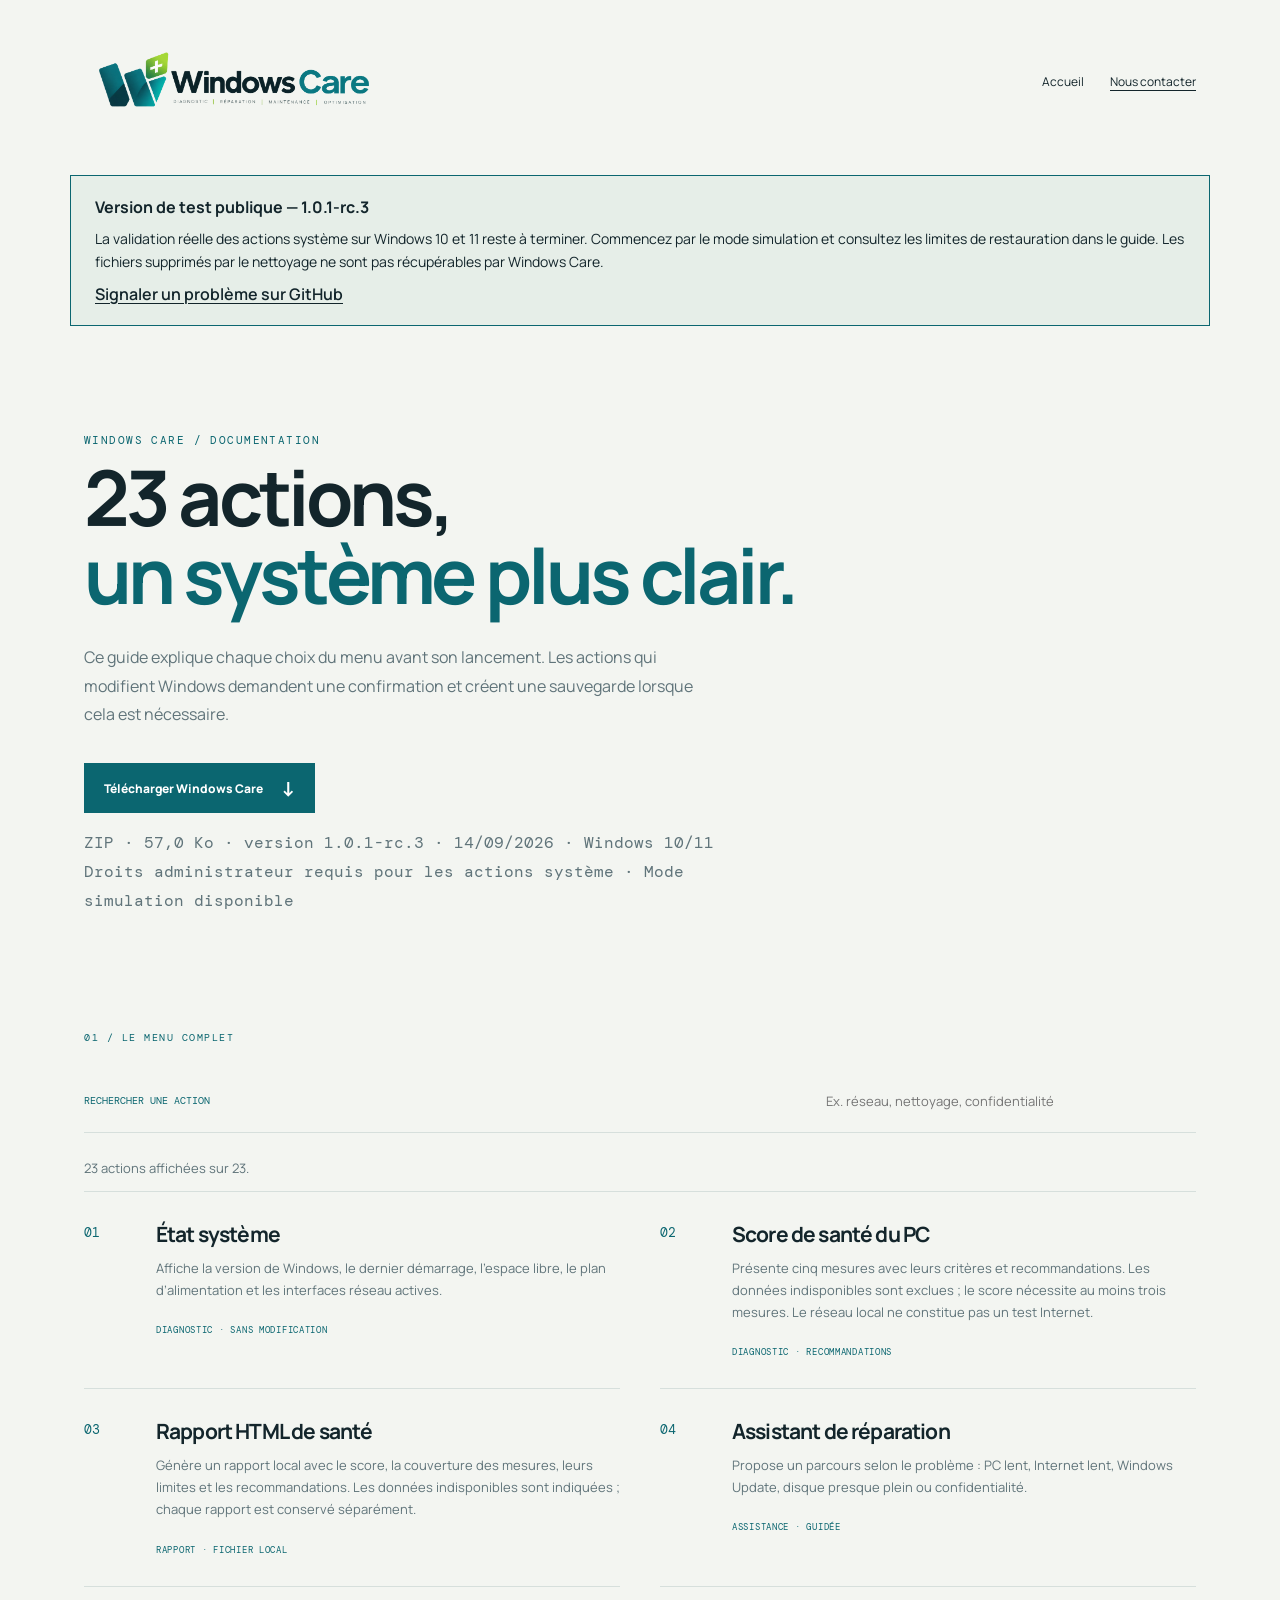
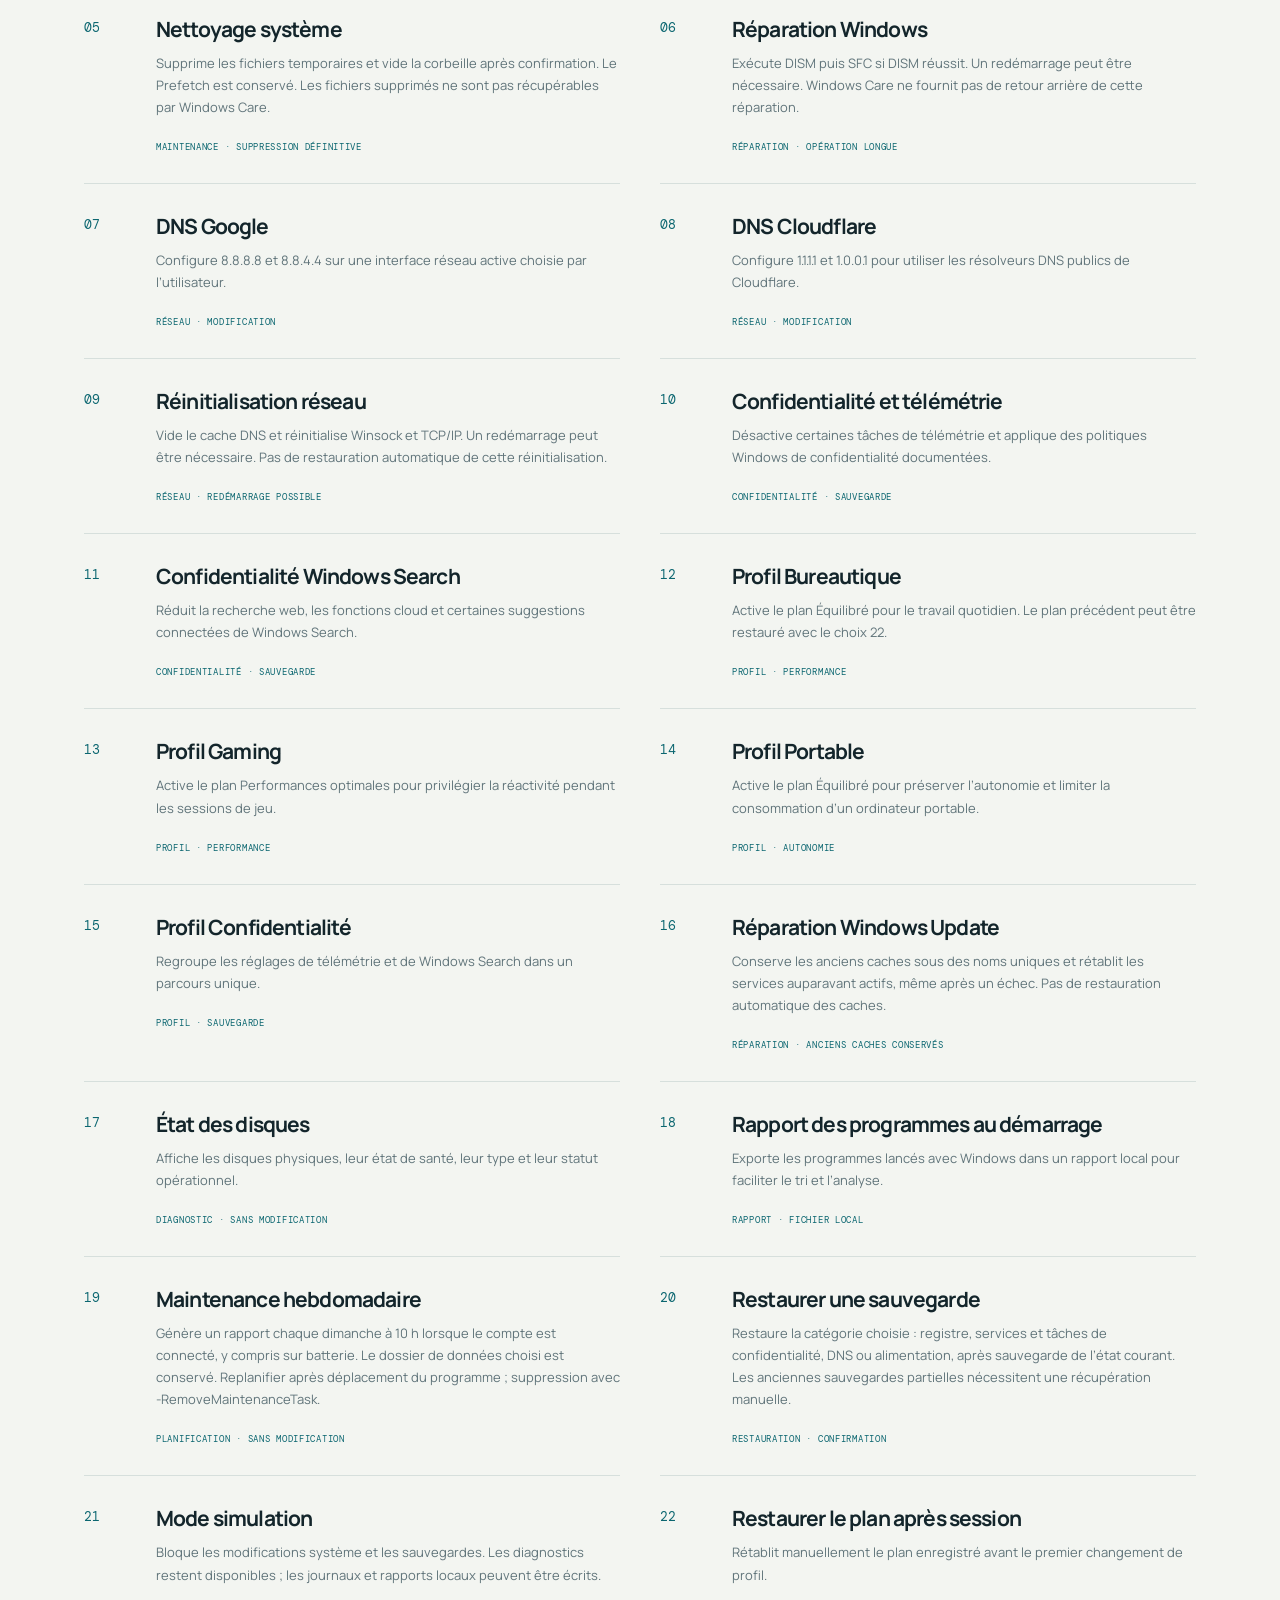
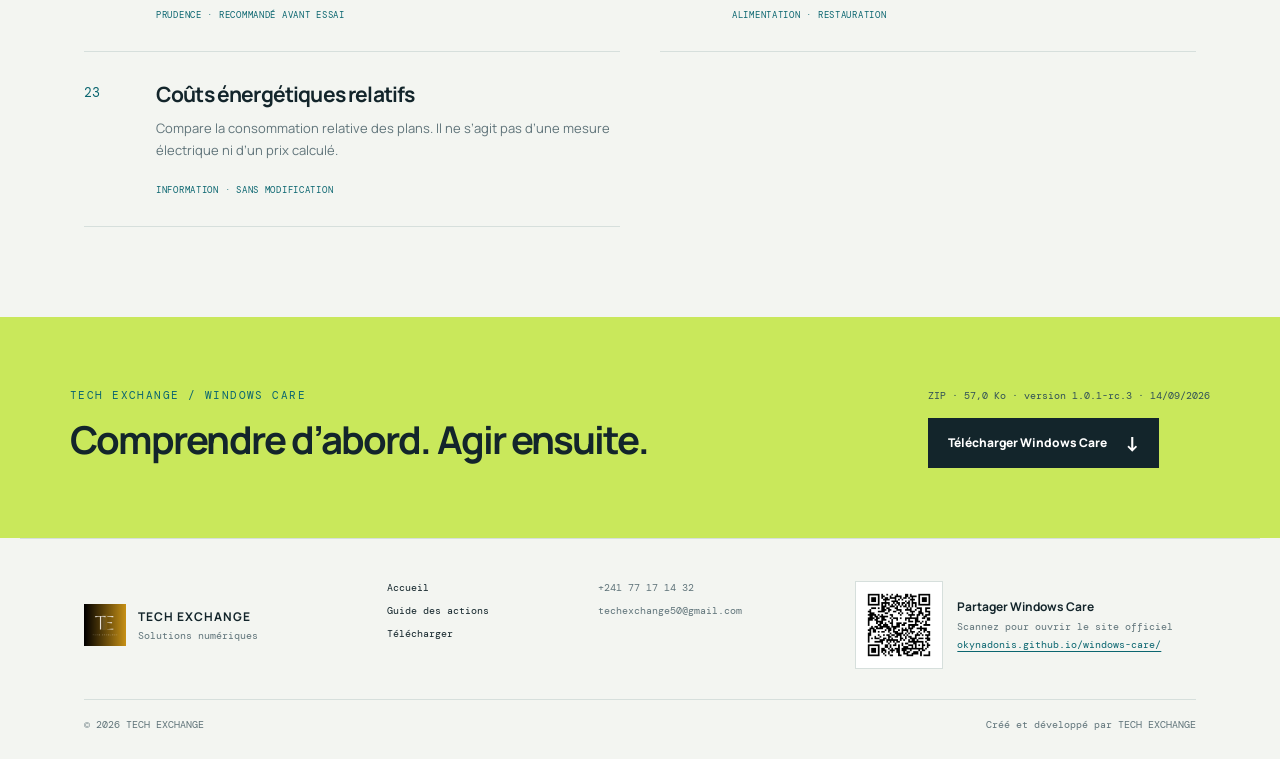
==== commit 966a6988: "Normaliser le paquet sur toutes les machines" ====
--- a/site/guide.html
+++ b/site/guide.html
@@ -24,7 +24,7 @@
       <h1>23 actions,<br><em>un système plus clair.</em></h1>
       <p>Ce guide explique chaque choix du menu avant son lancement. Les actions qui modifient Windows demandent une confirmation et créent une sauvegarde lorsque cela est nécessaire.</p>
       <a class="button primary download-button" href="SCRIPT_TOOL.zip" download data-download>Télécharger Windows Care <span>↓</span></a>
-      <p class="download-meta"><span data-release>ZIP · 18,6 Ko · version 1.0.1-rc.3 · 14/09/2026</span> · Windows 10/11<br>Droits administrateur requis pour les actions système · Mode simulation disponible</p>
+      <p class="download-meta"><span data-release>ZIP · 57,0 Ko · version 1.0.1-rc.3 · 14/09/2026</span> · Windows 10/11<br>Droits administrateur requis pour les actions système · Mode simulation disponible</p>
     </section>
     <section class="guide-list section">
       <div class="section-label">01 / Le menu complet</div>
@@ -57,7 +57,7 @@
         <article class="action-card reveal"><span class="action-number">23</span><div><h2>Coûts énergétiques relatifs</h2><p>Compare la consommation relative des plans. Il ne s’agit pas d’une mesure électrique ni d’un prix calculé.</p><small>INFORMATION · SANS MODIFICATION</small></div></article>
       </div>
     </section>
-    <section class="download-band"><div><p class="eyebrow">TECH EXCHANGE / Windows Care</p><h2>Comprendre d’abord. Agir ensuite.</h2></div><div><p class="download-meta dark-meta"><span data-release>ZIP · 18,6 Ko · version 1.0.1-rc.3 · 14/09/2026</span></p><a class="button primary download-button" href="SCRIPT_TOOL.zip" download data-download>Télécharger Windows Care <span>↓</span></a></div></section>
+    <section class="download-band"><div><p class="eyebrow">TECH EXCHANGE / Windows Care</p><h2>Comprendre d’abord. Agir ensuite.</h2></div><div><p class="download-meta dark-meta"><span data-release>ZIP · 57,0 Ko · version 1.0.1-rc.3 · 14/09/2026</span></p><a class="button primary download-button" href="SCRIPT_TOOL.zip" download data-download>Télécharger Windows Care <span>↓</span></a></div></section>
   </main>
   <footer><div class="footer-brand"><img src="assets/TE.png" alt="Logo TECH EXCHANGE"><div><strong>TECH EXCHANGE</strong><span>Solutions numériques</span></div></div><div class="footer-links"><a href="index.html">Accueil</a><a href="guide.html">Guide des actions</a><a href="SCRIPT_TOOL.zip" download>Télécharger</a></div><div class="footer-contact"><a href="tel:+24177171432">+241 77 17 14 32</a><a href="mailto:techexchange50@gmail.com">techexchange50@gmail.com</a></div><div class="footer-qr"><a href="https://okynadonis.github.io/windows-care/" aria-label="Ouvrir le site officiel Windows Care"><img src="assets/windows-care-qr.png" alt="QR code vers le site officiel Windows Care" width="1000" height="1000" loading="lazy" decoding="async"></a><div><strong>Partager Windows Care</strong><span>Scannez pour ouvrir le site officiel</span><a href="https://okynadonis.github.io/windows-care/">okynadonis.github.io/windows-care/</a></div></div><div class="footer-bottom"><span>© 2026 TECH EXCHANGE</span><span>Créé et développé par TECH EXCHANGE</span></div></footer>
   <script src="motion.js"></script>
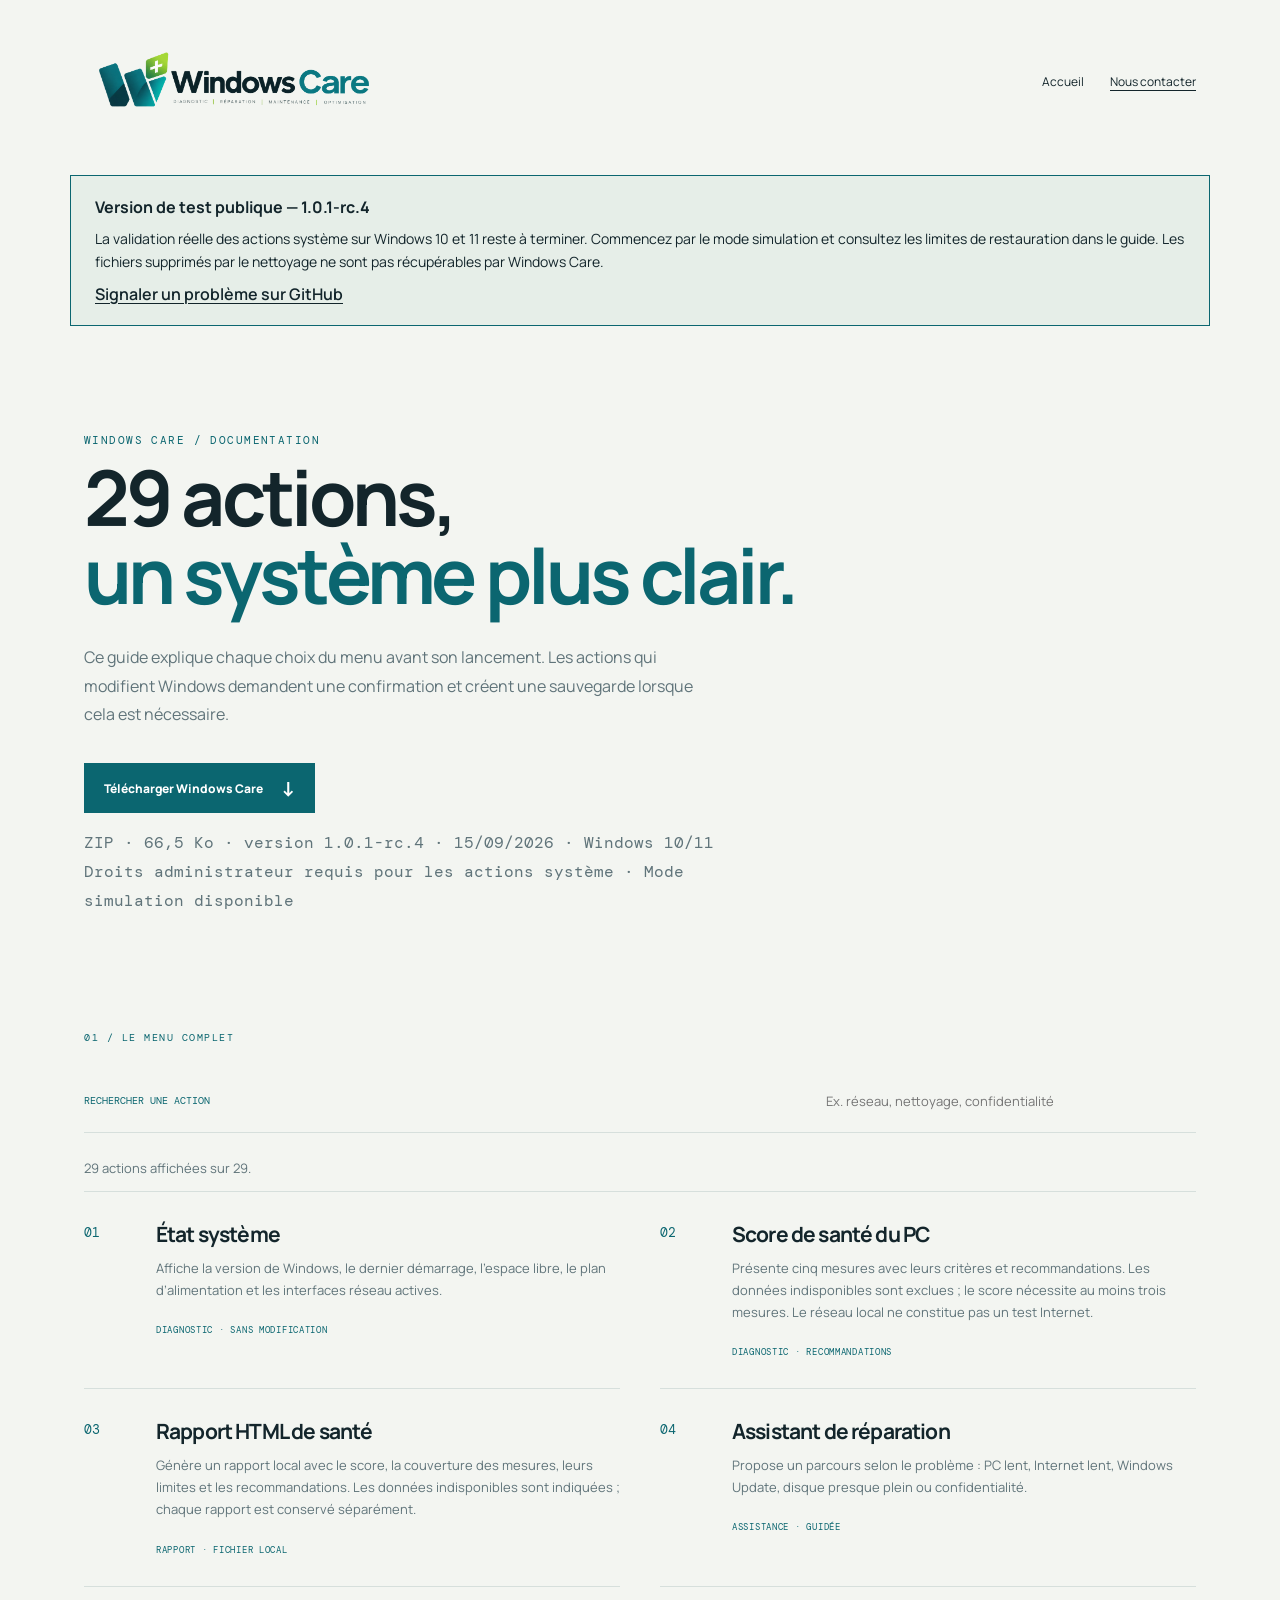
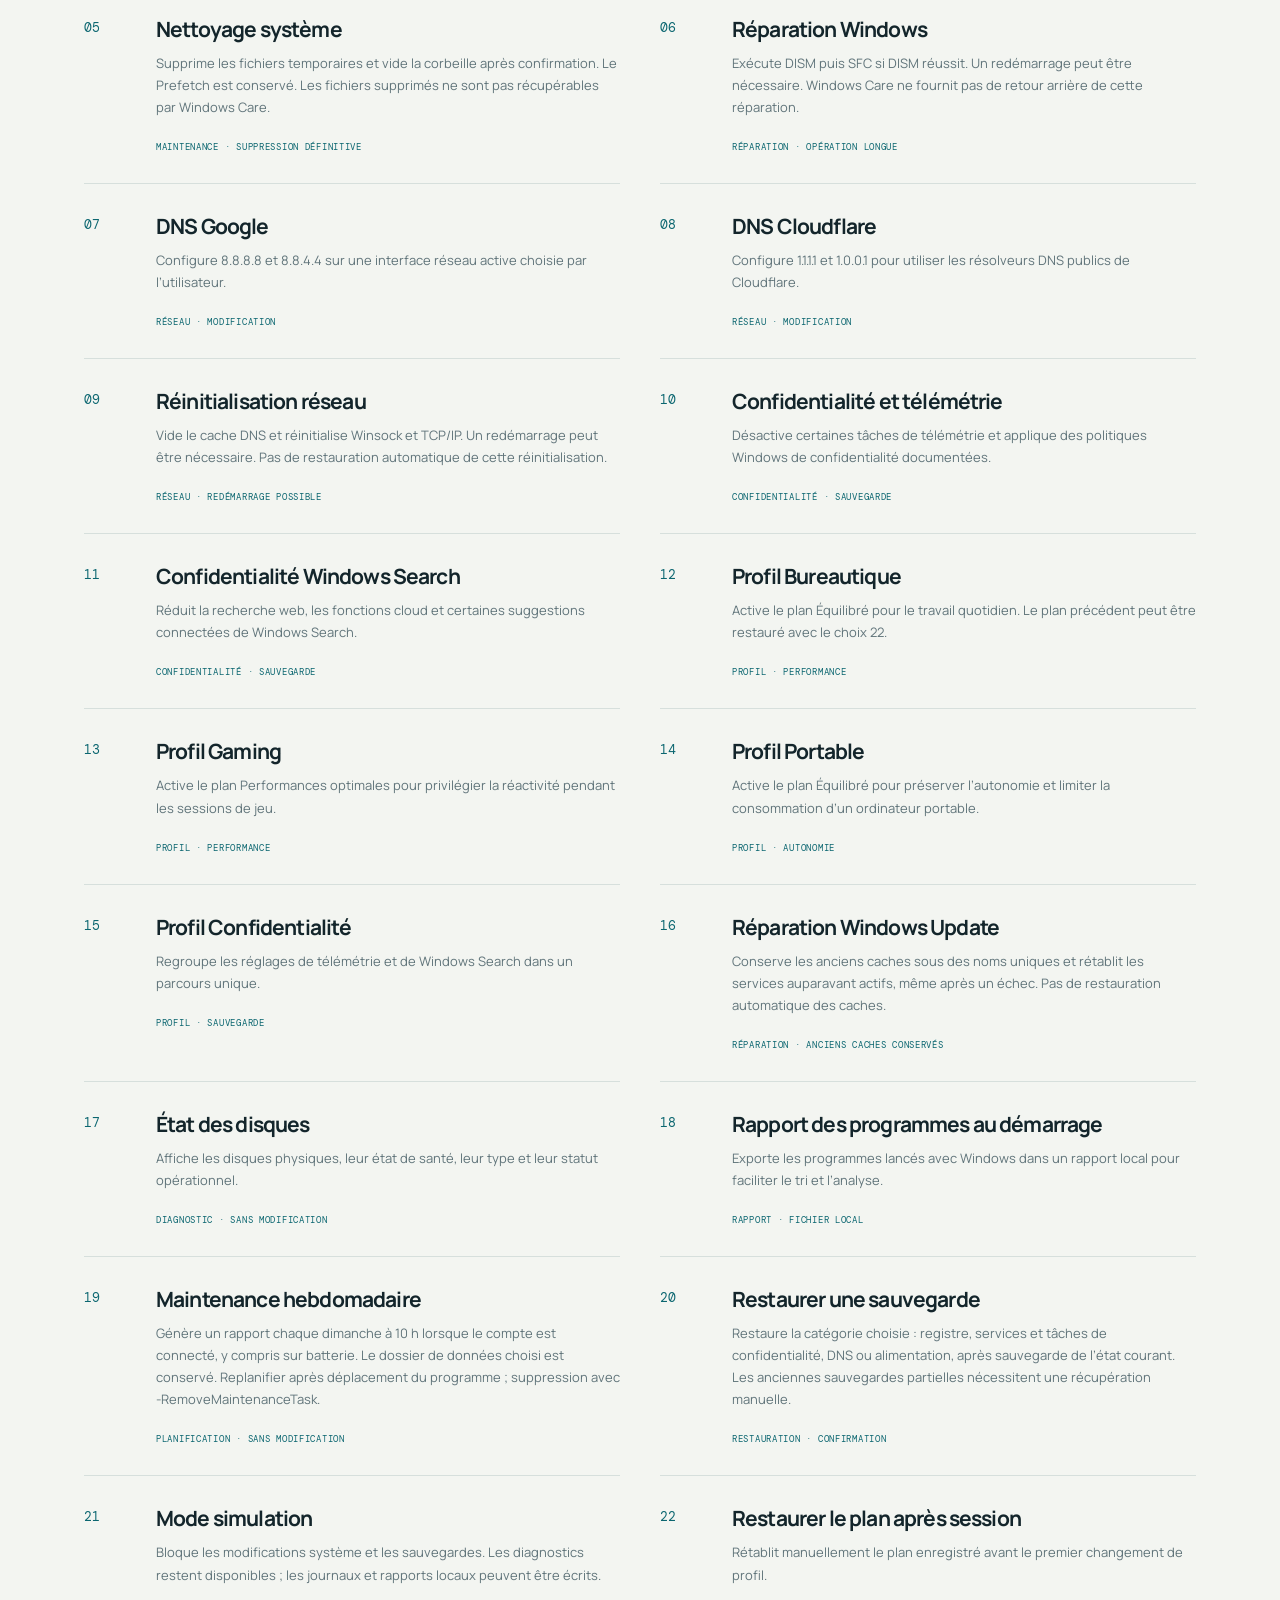
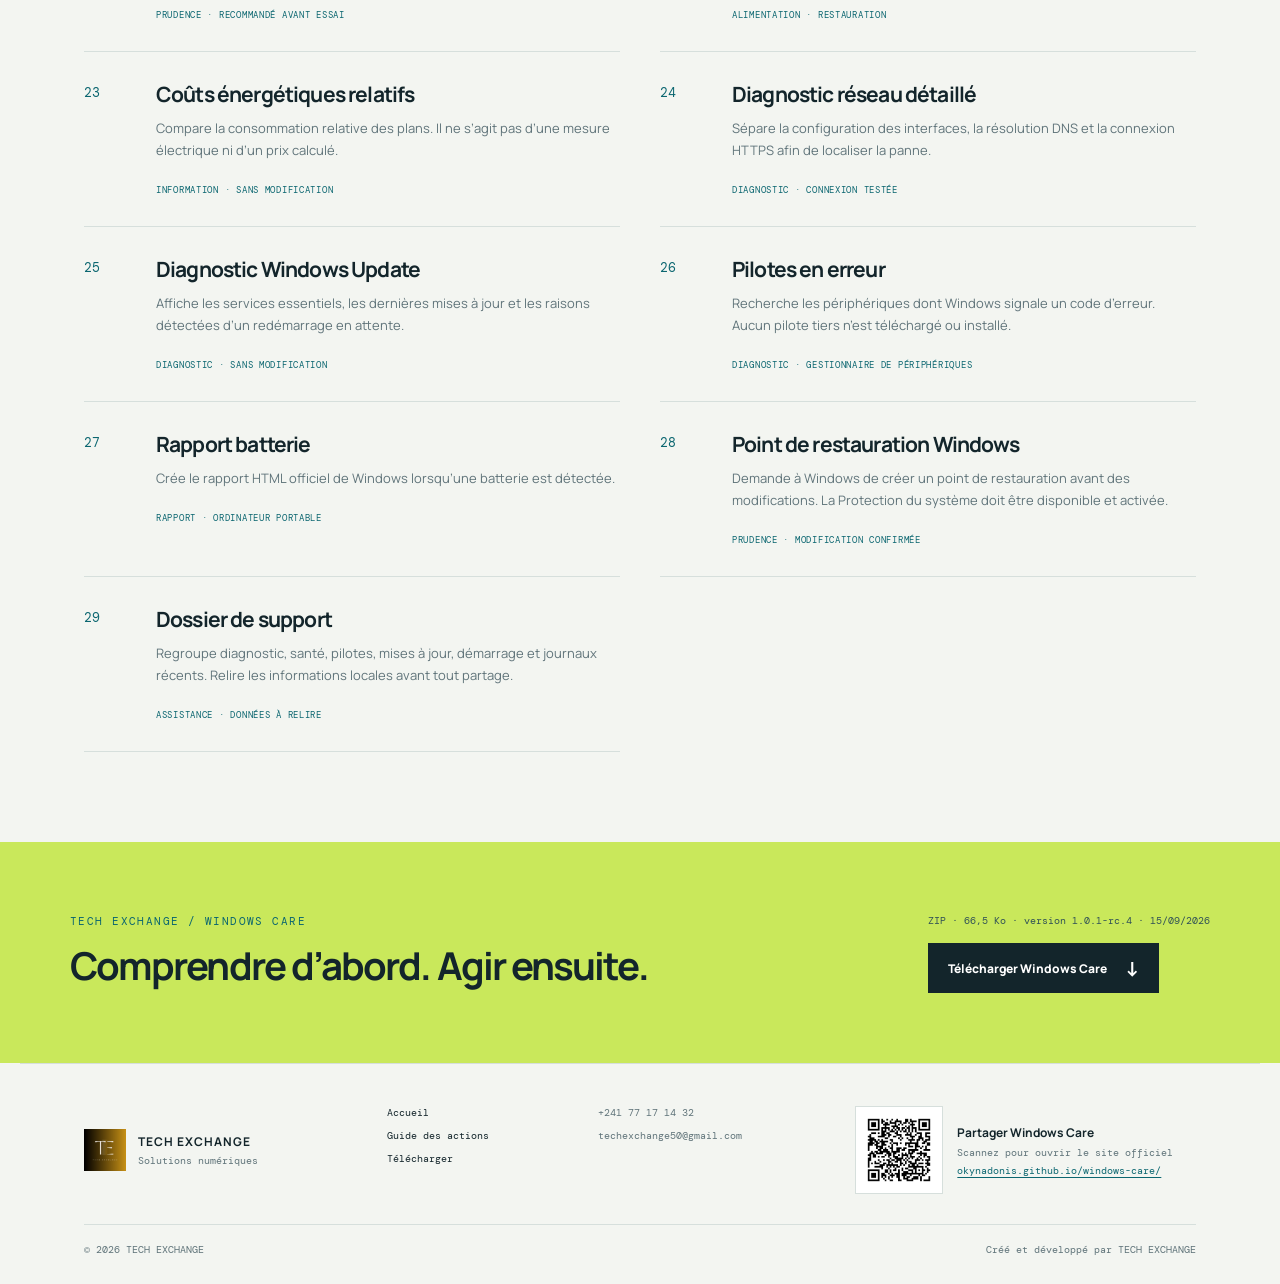
==== commit 37b02069: "Ajouter les diagnostics d assistance Windows Care rc.4" ====
--- a/site/guide.html
+++ b/site/guide.html
@@ -3,7 +3,7 @@
 <head>
   <meta charset="utf-8">
   <meta name="viewport" content="width=device-width, initial-scale=1">
-  <meta name="description" content="Guide des 23 actions de Windows Care par TECH EXCHANGE.">
+  <meta name="description" content="Guide des 29 actions de Windows Care par TECH EXCHANGE.">
   <link rel="icon" type="image/png" href="assets/TE.png">
   <link rel="stylesheet" href="styles.css">
   <title>Windows Care | Guide des actions</title>
@@ -14,23 +14,23 @@
     <nav class="top-nav" aria-label="Navigation principale"><a href="index.html">Accueil</a><a class="contact" href="mailto:techexchange50@gmail.com">Nous contacter</a></nav>
   </header>
   <aside class="release-notice" aria-label="Statut de la version">
-    <strong>Version de test publique — 1.0.1-rc.3</strong>
+    <strong>Version de test publique — 1.0.1-rc.4</strong>
     <p>La validation réelle des actions système sur Windows 10 et 11 reste à terminer. Commencez par le mode simulation et consultez les limites de restauration dans le guide. Les fichiers supprimés par le nettoyage ne sont pas récupérables par Windows Care.</p>
     <a href="https://github.com/OkynAdonis/windows-care/issues/new">Signaler un problème sur GitHub</a>
   </aside>
   <main>
     <section class="guide-hero">
       <p class="eyebrow">Windows Care / documentation</p>
-      <h1>23 actions,<br><em>un système plus clair.</em></h1>
+      <h1>29 actions,<br><em>un système plus clair.</em></h1>
       <p>Ce guide explique chaque choix du menu avant son lancement. Les actions qui modifient Windows demandent une confirmation et créent une sauvegarde lorsque cela est nécessaire.</p>
       <a class="button primary download-button" href="SCRIPT_TOOL.zip" download data-download>Télécharger Windows Care <span>↓</span></a>
-      <p class="download-meta"><span data-release>ZIP · 57,0 Ko · version 1.0.1-rc.3 · 14/09/2026</span> · Windows 10/11<br>Droits administrateur requis pour les actions système · Mode simulation disponible</p>
+      <p class="download-meta"><span data-release>ZIP · 66,5 Ko · version 1.0.1-rc.4 · 15/09/2026</span> · Windows 10/11<br>Droits administrateur requis pour les actions système · Mode simulation disponible</p>
     </section>
     <section class="guide-list section">
       <div class="section-label">01 / Le menu complet</div>
       <label class="guide-search" for="action-search"><span>Rechercher une action</span><input id="action-search" type="search" placeholder="Ex. réseau, nettoyage, confidentialité" autocomplete="off" aria-describedby="action-search-status"></label>
-      <p id="action-search-status" class="search-status" role="status" aria-live="polite" aria-atomic="true">23 actions disponibles.</p>
-      <noscript><p>La recherche nécessite JavaScript. Les 23 actions sont consultables ci-dessous.</p></noscript>
+      <p id="action-search-status" class="search-status" role="status" aria-live="polite" aria-atomic="true">29 actions disponibles.</p>
+      <noscript><p>La recherche nécessite JavaScript. Les 29 actions sont consultables ci-dessous.</p></noscript>
       <div class="action-list">
         <article class="action-card reveal"><span class="action-number">01</span><div><h2>État système</h2><p>Affiche la version de Windows, le dernier démarrage, l’espace libre, le plan d’alimentation et les interfaces réseau actives.</p><small>DIAGNOSTIC · SANS MODIFICATION</small></div></article>
         <article class="action-card reveal"><span class="action-number">02</span><div><h2>Score de santé du PC</h2><p>Présente cinq mesures avec leurs critères et recommandations. Les données indisponibles sont exclues ; le score nécessite au moins trois mesures. Le réseau local ne constitue pas un test Internet.</p><small>DIAGNOSTIC · RECOMMANDATIONS</small></div></article>
@@ -55,9 +55,15 @@
         <article class="action-card reveal"><span class="action-number">21</span><div><h2>Mode simulation</h2><p>Bloque les modifications système et les sauvegardes. Les diagnostics restent disponibles ; les journaux et rapports locaux peuvent être écrits.</p><small>PRUDENCE · RECOMMANDÉ AVANT ESSAI</small></div></article>
         <article class="action-card reveal"><span class="action-number">22</span><div><h2>Restaurer le plan après session</h2><p>Rétablit manuellement le plan enregistré avant le premier changement de profil.</p><small>ALIMENTATION · RESTAURATION</small></div></article>
         <article class="action-card reveal"><span class="action-number">23</span><div><h2>Coûts énergétiques relatifs</h2><p>Compare la consommation relative des plans. Il ne s’agit pas d’une mesure électrique ni d’un prix calculé.</p><small>INFORMATION · SANS MODIFICATION</small></div></article>
+        <article class="action-card reveal"><span class="action-number">24</span><div><h2>Diagnostic réseau détaillé</h2><p>Sépare la configuration des interfaces, la résolution DNS et la connexion HTTPS afin de localiser la panne.</p><small>DIAGNOSTIC · CONNEXION TESTÉE</small></div></article>
+        <article class="action-card reveal"><span class="action-number">25</span><div><h2>Diagnostic Windows Update</h2><p>Affiche les services essentiels, les dernières mises à jour et les raisons détectées d’un redémarrage en attente.</p><small>DIAGNOSTIC · SANS MODIFICATION</small></div></article>
+        <article class="action-card reveal"><span class="action-number">26</span><div><h2>Pilotes en erreur</h2><p>Recherche les périphériques dont Windows signale un code d’erreur. Aucun pilote tiers n’est téléchargé ou installé.</p><small>DIAGNOSTIC · GESTIONNAIRE DE PÉRIPHÉRIQUES</small></div></article>
+        <article class="action-card reveal"><span class="action-number">27</span><div><h2>Rapport batterie</h2><p>Crée le rapport HTML officiel de Windows lorsqu’une batterie est détectée.</p><small>RAPPORT · ORDINATEUR PORTABLE</small></div></article>
+        <article class="action-card reveal"><span class="action-number">28</span><div><h2>Point de restauration Windows</h2><p>Demande à Windows de créer un point de restauration avant des modifications. La Protection du système doit être disponible et activée.</p><small>PRUDENCE · MODIFICATION CONFIRMÉE</small></div></article>
+        <article class="action-card reveal"><span class="action-number">29</span><div><h2>Dossier de support</h2><p>Regroupe diagnostic, santé, pilotes, mises à jour, démarrage et journaux récents. Relire les informations locales avant tout partage.</p><small>ASSISTANCE · DONNÉES À RELIRE</small></div></article>
       </div>
     </section>
-    <section class="download-band"><div><p class="eyebrow">TECH EXCHANGE / Windows Care</p><h2>Comprendre d’abord. Agir ensuite.</h2></div><div><p class="download-meta dark-meta"><span data-release>ZIP · 57,0 Ko · version 1.0.1-rc.3 · 14/09/2026</span></p><a class="button primary download-button" href="SCRIPT_TOOL.zip" download data-download>Télécharger Windows Care <span>↓</span></a></div></section>
+    <section class="download-band"><div><p class="eyebrow">TECH EXCHANGE / Windows Care</p><h2>Comprendre d’abord. Agir ensuite.</h2></div><div><p class="download-meta dark-meta"><span data-release>ZIP · 66,5 Ko · version 1.0.1-rc.4 · 15/09/2026</span></p><a class="button primary download-button" href="SCRIPT_TOOL.zip" download data-download>Télécharger Windows Care <span>↓</span></a></div></section>
   </main>
   <footer><div class="footer-brand"><img src="assets/TE.png" alt="Logo TECH EXCHANGE"><div><strong>TECH EXCHANGE</strong><span>Solutions numériques</span></div></div><div class="footer-links"><a href="index.html">Accueil</a><a href="guide.html">Guide des actions</a><a href="SCRIPT_TOOL.zip" download>Télécharger</a></div><div class="footer-contact"><a href="tel:+24177171432">+241 77 17 14 32</a><a href="mailto:techexchange50@gmail.com">techexchange50@gmail.com</a></div><div class="footer-qr"><a href="https://okynadonis.github.io/windows-care/" aria-label="Ouvrir le site officiel Windows Care"><img src="assets/windows-care-qr.png" alt="QR code vers le site officiel Windows Care" width="1000" height="1000" loading="lazy" decoding="async"></a><div><strong>Partager Windows Care</strong><span>Scannez pour ouvrir le site officiel</span><a href="https://okynadonis.github.io/windows-care/">okynadonis.github.io/windows-care/</a></div></div><div class="footer-bottom"><span>© 2026 TECH EXCHANGE</span><span>Créé et développé par TECH EXCHANGE</span></div></footer>
   <script src="motion.js"></script>
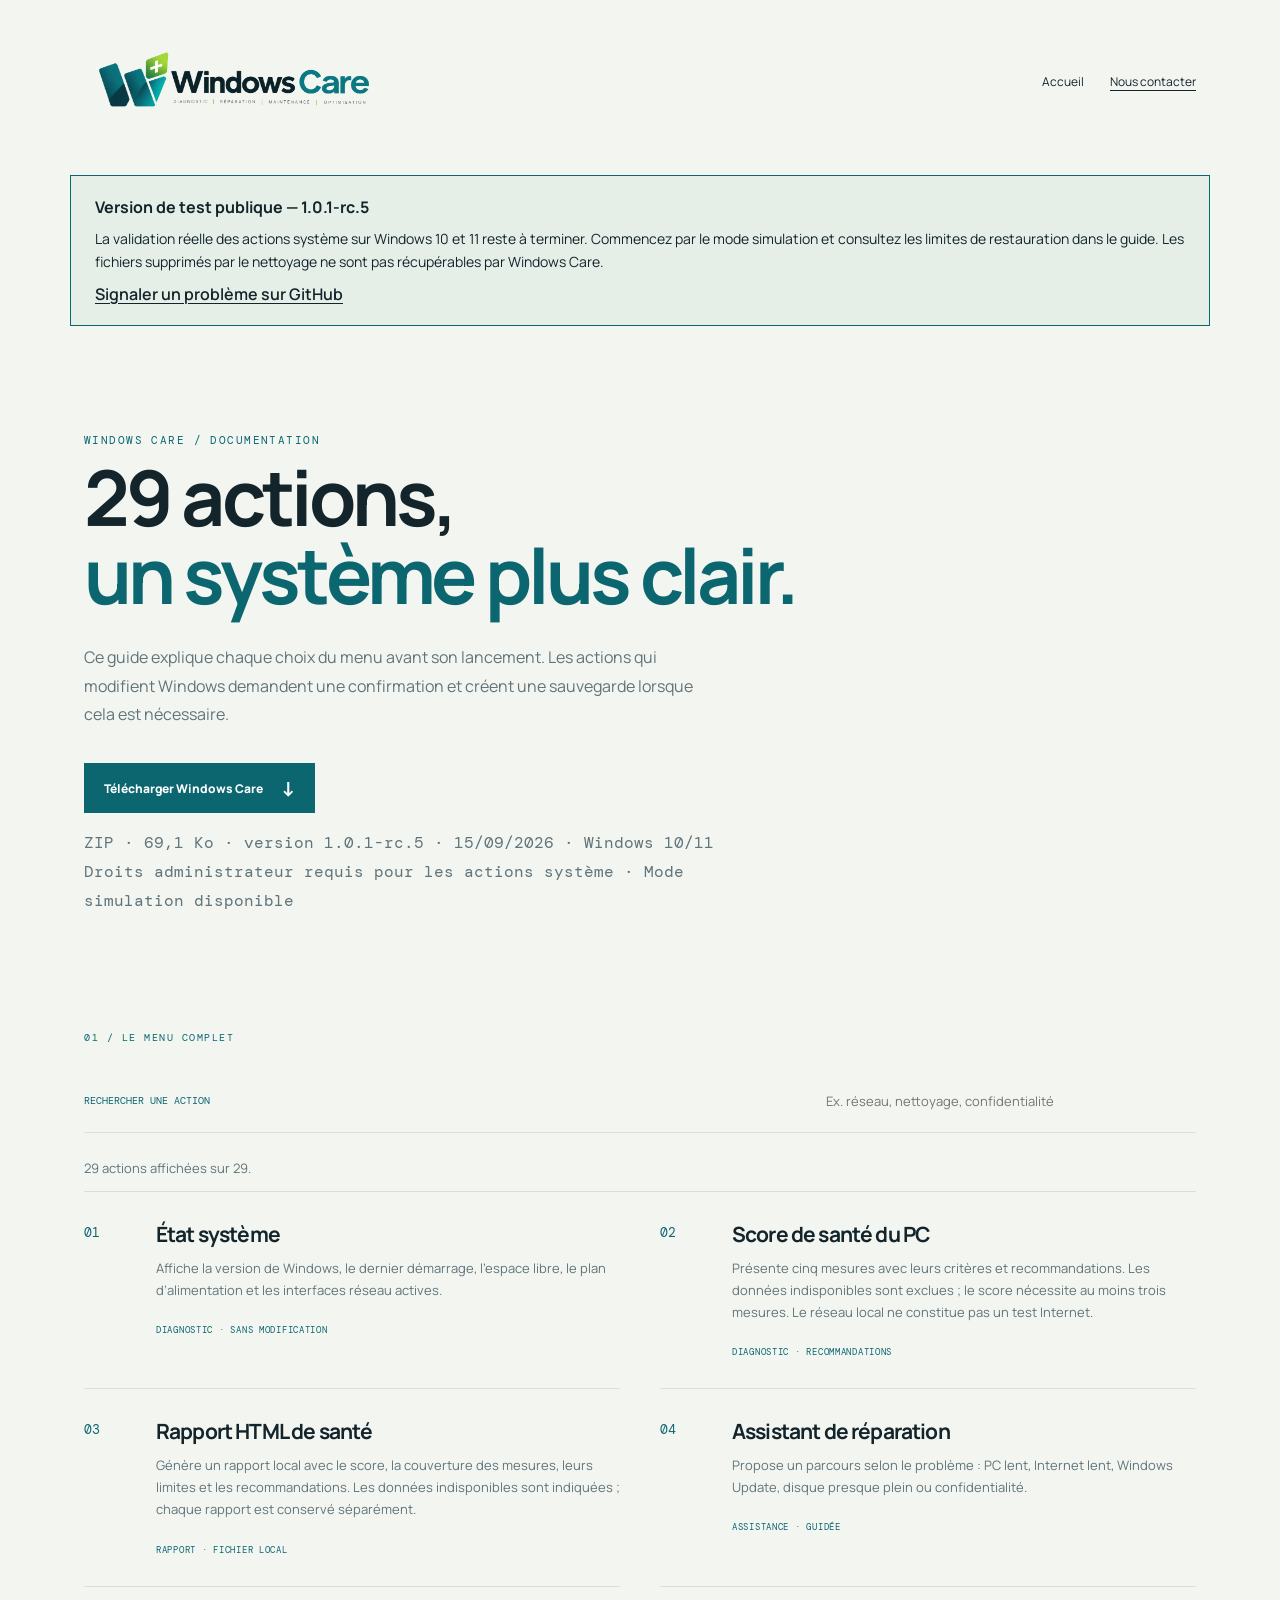
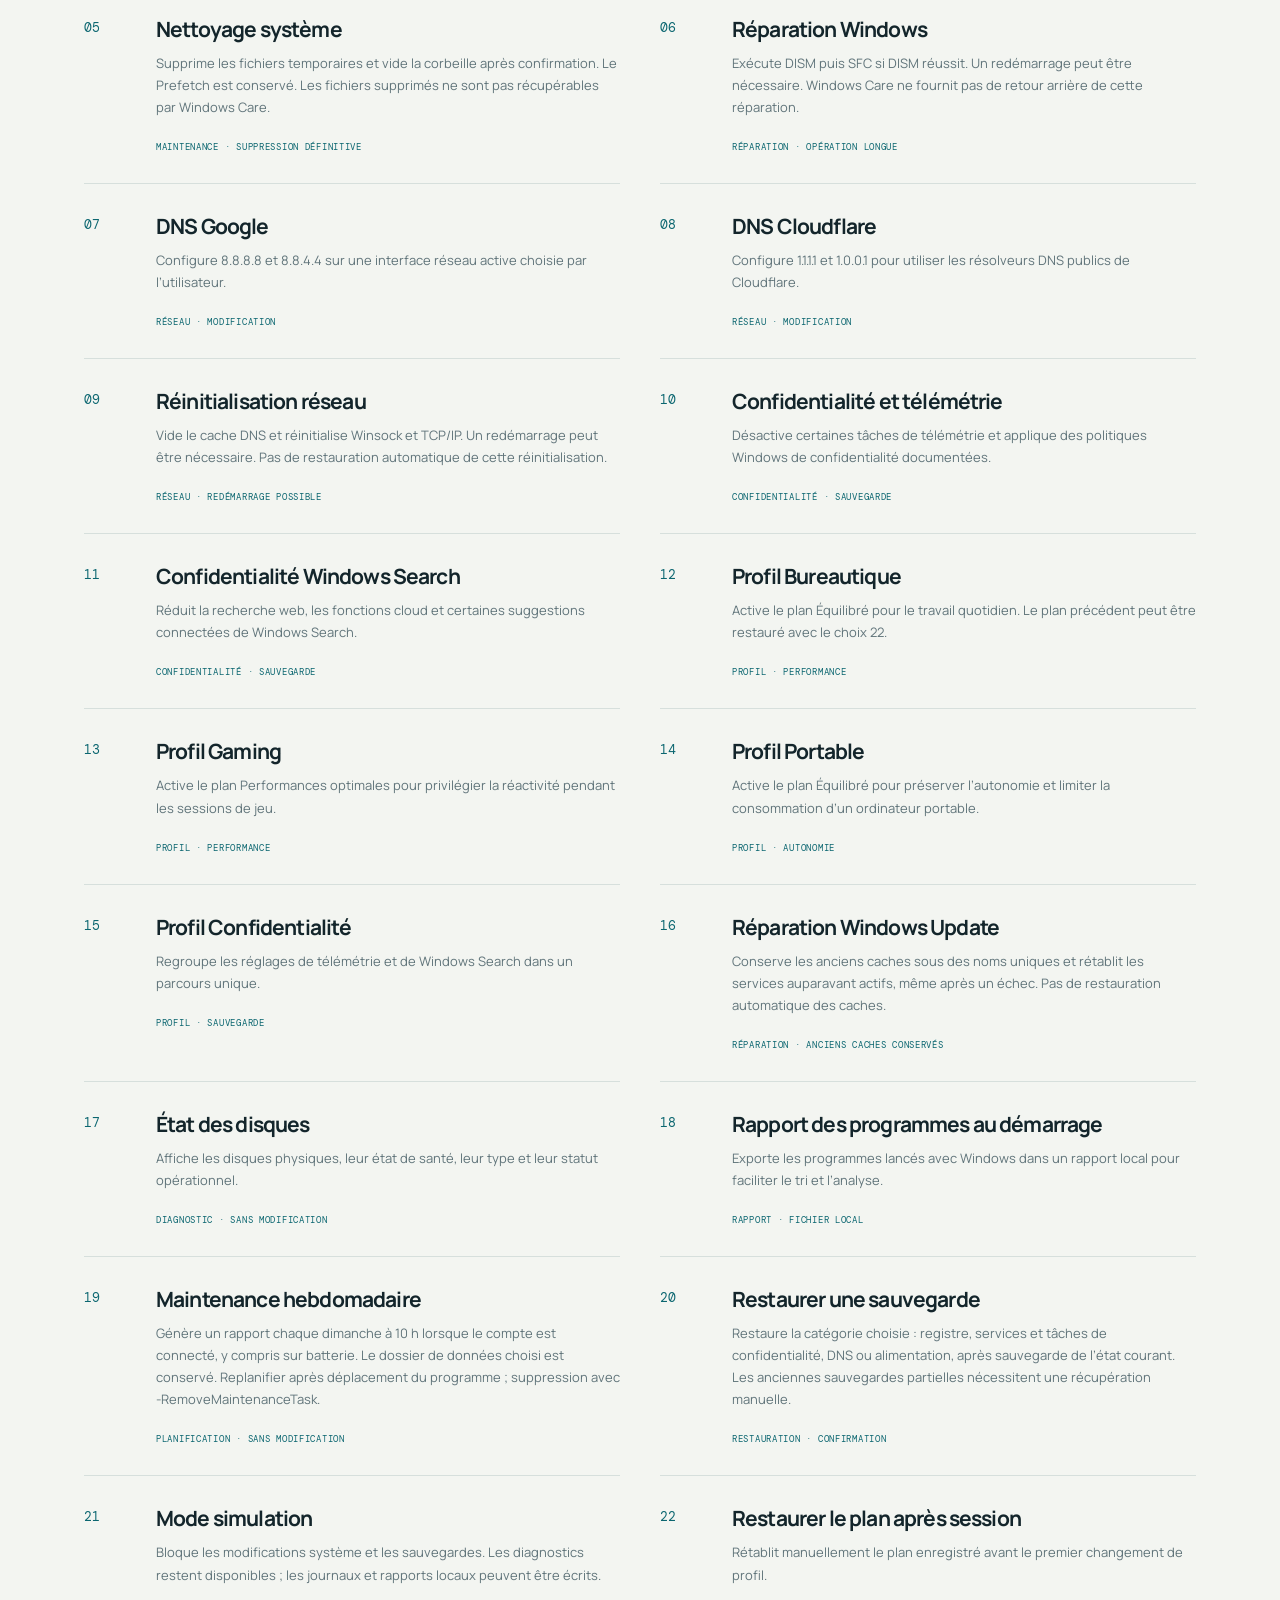
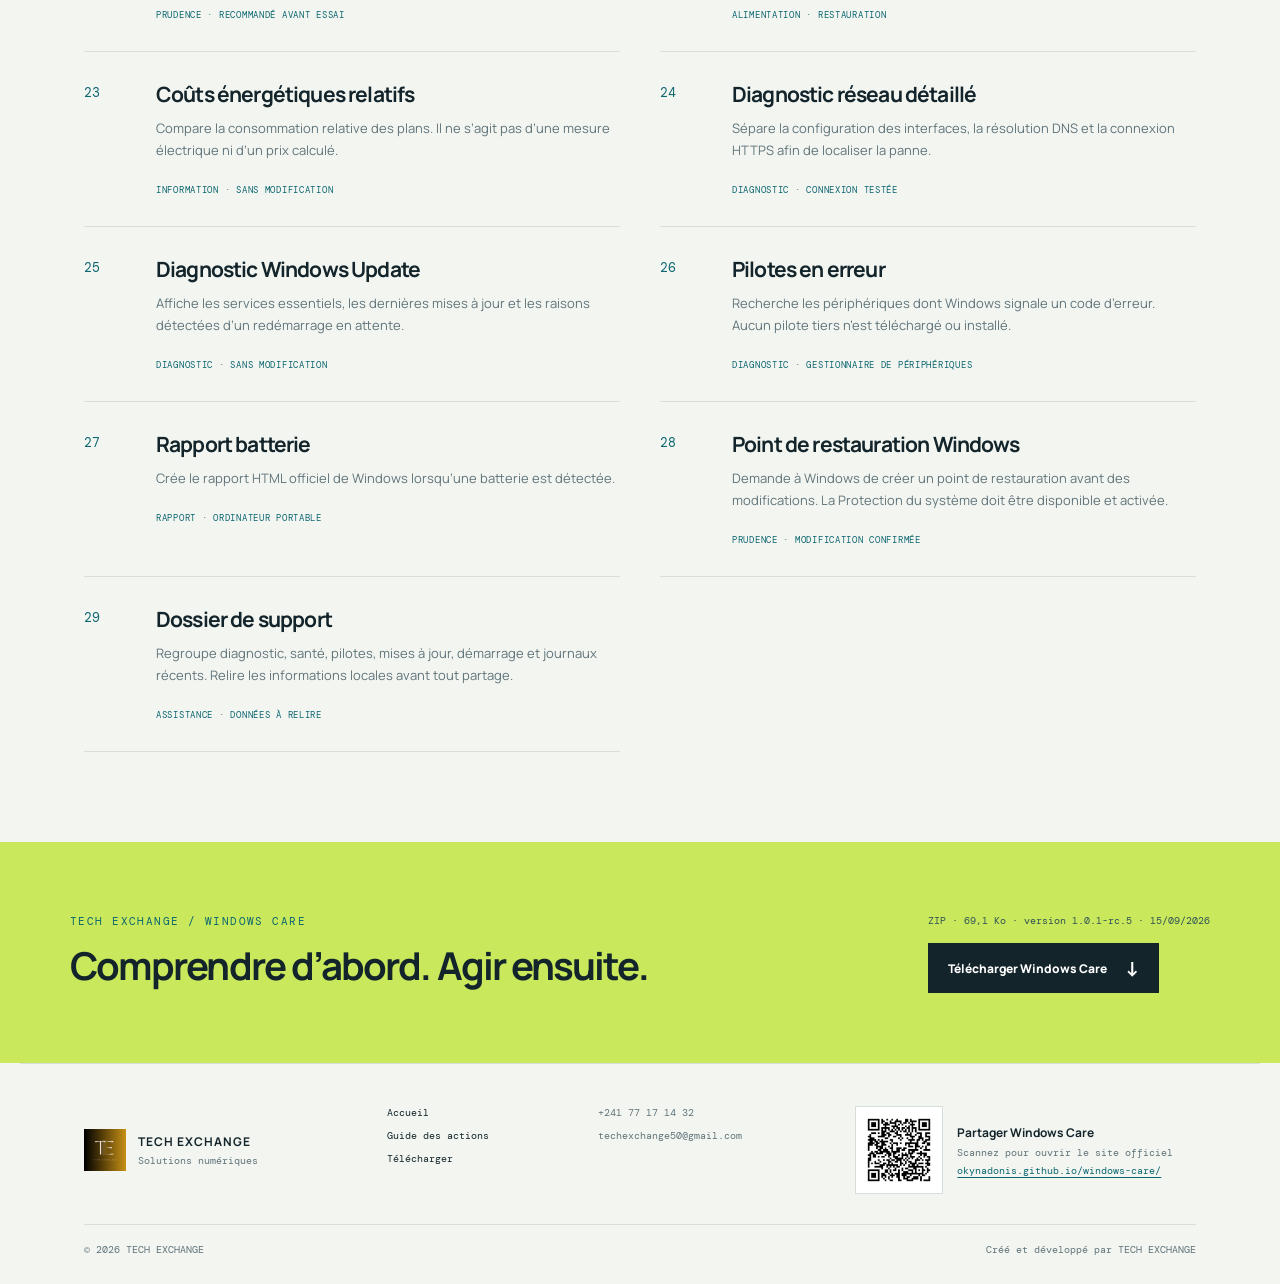
==== commit 3efc988b: "Guider les operations longues dans Windows Care rc.5" ====
--- a/site/guide.html
+++ b/site/guide.html
@@ -14,7 +14,7 @@
     <nav class="top-nav" aria-label="Navigation principale"><a href="index.html">Accueil</a><a class="contact" href="mailto:techexchange50@gmail.com">Nous contacter</a></nav>
   </header>
   <aside class="release-notice" aria-label="Statut de la version">
-    <strong>Version de test publique — 1.0.1-rc.4</strong>
+    <strong>Version de test publique — 1.0.1-rc.5</strong>
     <p>La validation réelle des actions système sur Windows 10 et 11 reste à terminer. Commencez par le mode simulation et consultez les limites de restauration dans le guide. Les fichiers supprimés par le nettoyage ne sont pas récupérables par Windows Care.</p>
     <a href="https://github.com/OkynAdonis/windows-care/issues/new">Signaler un problème sur GitHub</a>
   </aside>
@@ -24,7 +24,7 @@
       <h1>29 actions,<br><em>un système plus clair.</em></h1>
       <p>Ce guide explique chaque choix du menu avant son lancement. Les actions qui modifient Windows demandent une confirmation et créent une sauvegarde lorsque cela est nécessaire.</p>
       <a class="button primary download-button" href="SCRIPT_TOOL.zip" download data-download>Télécharger Windows Care <span>↓</span></a>
-      <p class="download-meta"><span data-release>ZIP · 66,5 Ko · version 1.0.1-rc.4 · 15/09/2026</span> · Windows 10/11<br>Droits administrateur requis pour les actions système · Mode simulation disponible</p>
+      <p class="download-meta"><span data-release>ZIP · 69,1 Ko · version 1.0.1-rc.5 · 15/09/2026</span> · Windows 10/11<br>Droits administrateur requis pour les actions système · Mode simulation disponible</p>
     </section>
     <section class="guide-list section">
       <div class="section-label">01 / Le menu complet</div>
@@ -63,7 +63,7 @@
         <article class="action-card reveal"><span class="action-number">29</span><div><h2>Dossier de support</h2><p>Regroupe diagnostic, santé, pilotes, mises à jour, démarrage et journaux récents. Relire les informations locales avant tout partage.</p><small>ASSISTANCE · DONNÉES À RELIRE</small></div></article>
       </div>
     </section>
-    <section class="download-band"><div><p class="eyebrow">TECH EXCHANGE / Windows Care</p><h2>Comprendre d’abord. Agir ensuite.</h2></div><div><p class="download-meta dark-meta"><span data-release>ZIP · 66,5 Ko · version 1.0.1-rc.4 · 15/09/2026</span></p><a class="button primary download-button" href="SCRIPT_TOOL.zip" download data-download>Télécharger Windows Care <span>↓</span></a></div></section>
+    <section class="download-band"><div><p class="eyebrow">TECH EXCHANGE / Windows Care</p><h2>Comprendre d’abord. Agir ensuite.</h2></div><div><p class="download-meta dark-meta"><span data-release>ZIP · 69,1 Ko · version 1.0.1-rc.5 · 15/09/2026</span></p><a class="button primary download-button" href="SCRIPT_TOOL.zip" download data-download>Télécharger Windows Care <span>↓</span></a></div></section>
   </main>
   <footer><div class="footer-brand"><img src="assets/TE.png" alt="Logo TECH EXCHANGE"><div><strong>TECH EXCHANGE</strong><span>Solutions numériques</span></div></div><div class="footer-links"><a href="index.html">Accueil</a><a href="guide.html">Guide des actions</a><a href="SCRIPT_TOOL.zip" download>Télécharger</a></div><div class="footer-contact"><a href="tel:+24177171432">+241 77 17 14 32</a><a href="mailto:techexchange50@gmail.com">techexchange50@gmail.com</a></div><div class="footer-qr"><a href="https://okynadonis.github.io/windows-care/" aria-label="Ouvrir le site officiel Windows Care"><img src="assets/windows-care-qr.png" alt="QR code vers le site officiel Windows Care" width="1000" height="1000" loading="lazy" decoding="async"></a><div><strong>Partager Windows Care</strong><span>Scannez pour ouvrir le site officiel</span><a href="https://okynadonis.github.io/windows-care/">okynadonis.github.io/windows-care/</a></div></div><div class="footer-bottom"><span>© 2026 TECH EXCHANGE</span><span>Créé et développé par TECH EXCHANGE</span></div></footer>
   <script src="motion.js"></script>
--- a/site/styles.css
+++ b/site/styles.css
@@ -54,6 +54,7 @@
 .dash-line i { animation: signal 1.8s ease-in-out infinite; }
 .console-cursor { animation:cursor-blink 1s steps(1) infinite; background:var(--lime); display:inline-block; height:13px; margin-left:7px; vertical-align:-2px; width:6px; }
 .download-button.download-started { background:var(--ink); box-shadow:0 0 0 4px #c9e85b66; }
+.download-button.download-started::after { animation:loader-spin .8s linear infinite; border:2px solid #ffffff66; border-radius:50%; border-top-color:var(--lime); content:''; flex:0 0 15px; height:15px; width:15px; }
 .js-motion .reveal { opacity:0; transform:translateY(24px); transition:opacity 700ms ease var(--reveal-delay, 0ms), transform 700ms ease var(--reveal-delay, 0ms); }
 .js-motion .reveal.is-visible { opacity:1; transform:none; }
 .button, .feature-grid article, .shot, .faq-grid div { transition:transform 320ms ease, border-color 320ms ease, background-color 320ms ease, color 320ms ease; }
@@ -71,6 +72,7 @@
 @keyframes signal { 0%,100% { box-shadow:0 0 0 0 #c9e85b66; } 50% { box-shadow:0 0 0 7px #c9e85b00; } }
 @keyframes cursor-blink { 0%,45% { opacity:1; } 46%,100% { opacity:0; } }
 @keyframes score-fill { from { opacity:.4; } to { opacity:1; } }
+@keyframes loader-spin { to { transform:rotate(360deg); } }
 .section { margin:auto; max-width:1240px; padding:90px 5vw; }
 .section-label { color:var(--teal); font-size:10px; letter-spacing:.15em; margin-bottom:40px; text-transform:uppercase; }
 .feature-grid { border-top:1px solid var(--line); display:grid; grid-template-columns:repeat(4,1fr); }
@@ -173,4 +175,5 @@
   .js-motion .reveal { opacity:1; transform:none; transition:none; }
   .button:hover, .feature-grid article:hover, .shot:hover { transform:none; }
   .console-cursor, .dash-line i { animation:none; }
+  .download-button.download-started::after { animation:none; border-color:var(--lime); }
 }
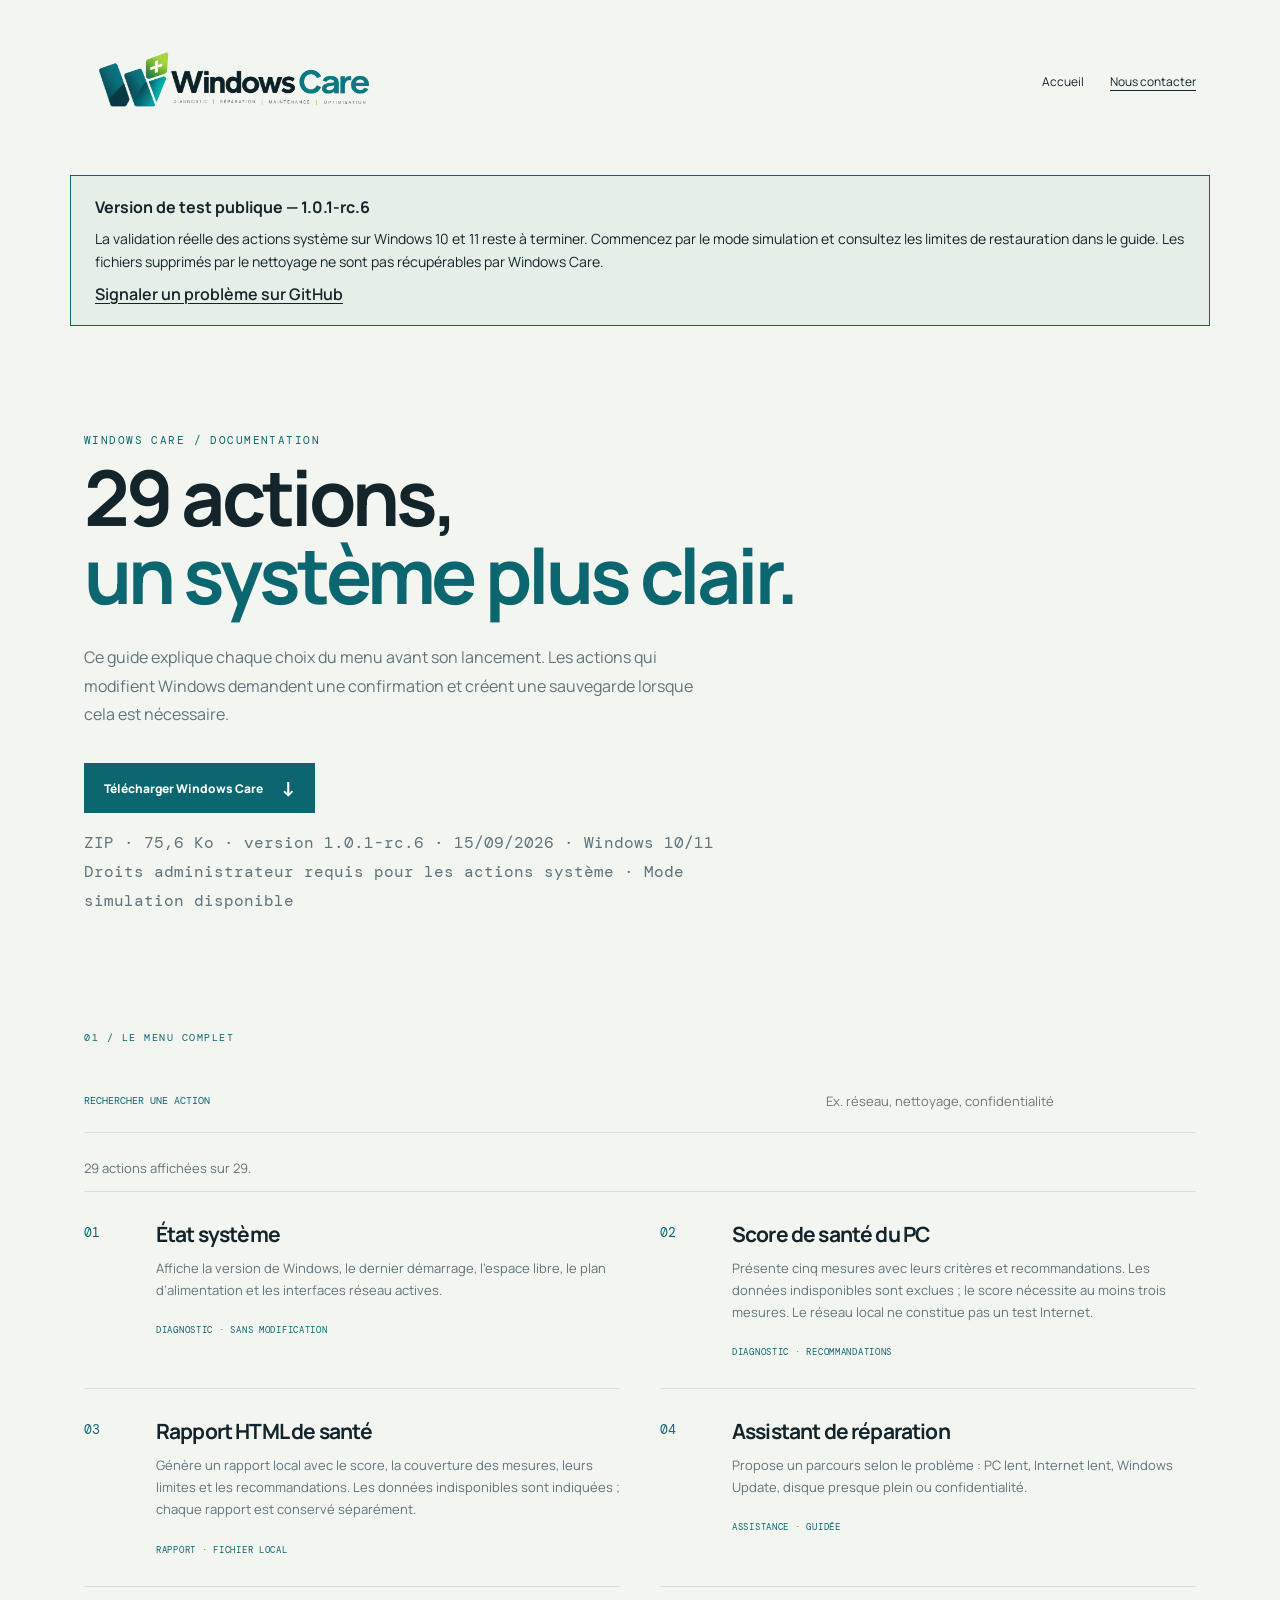
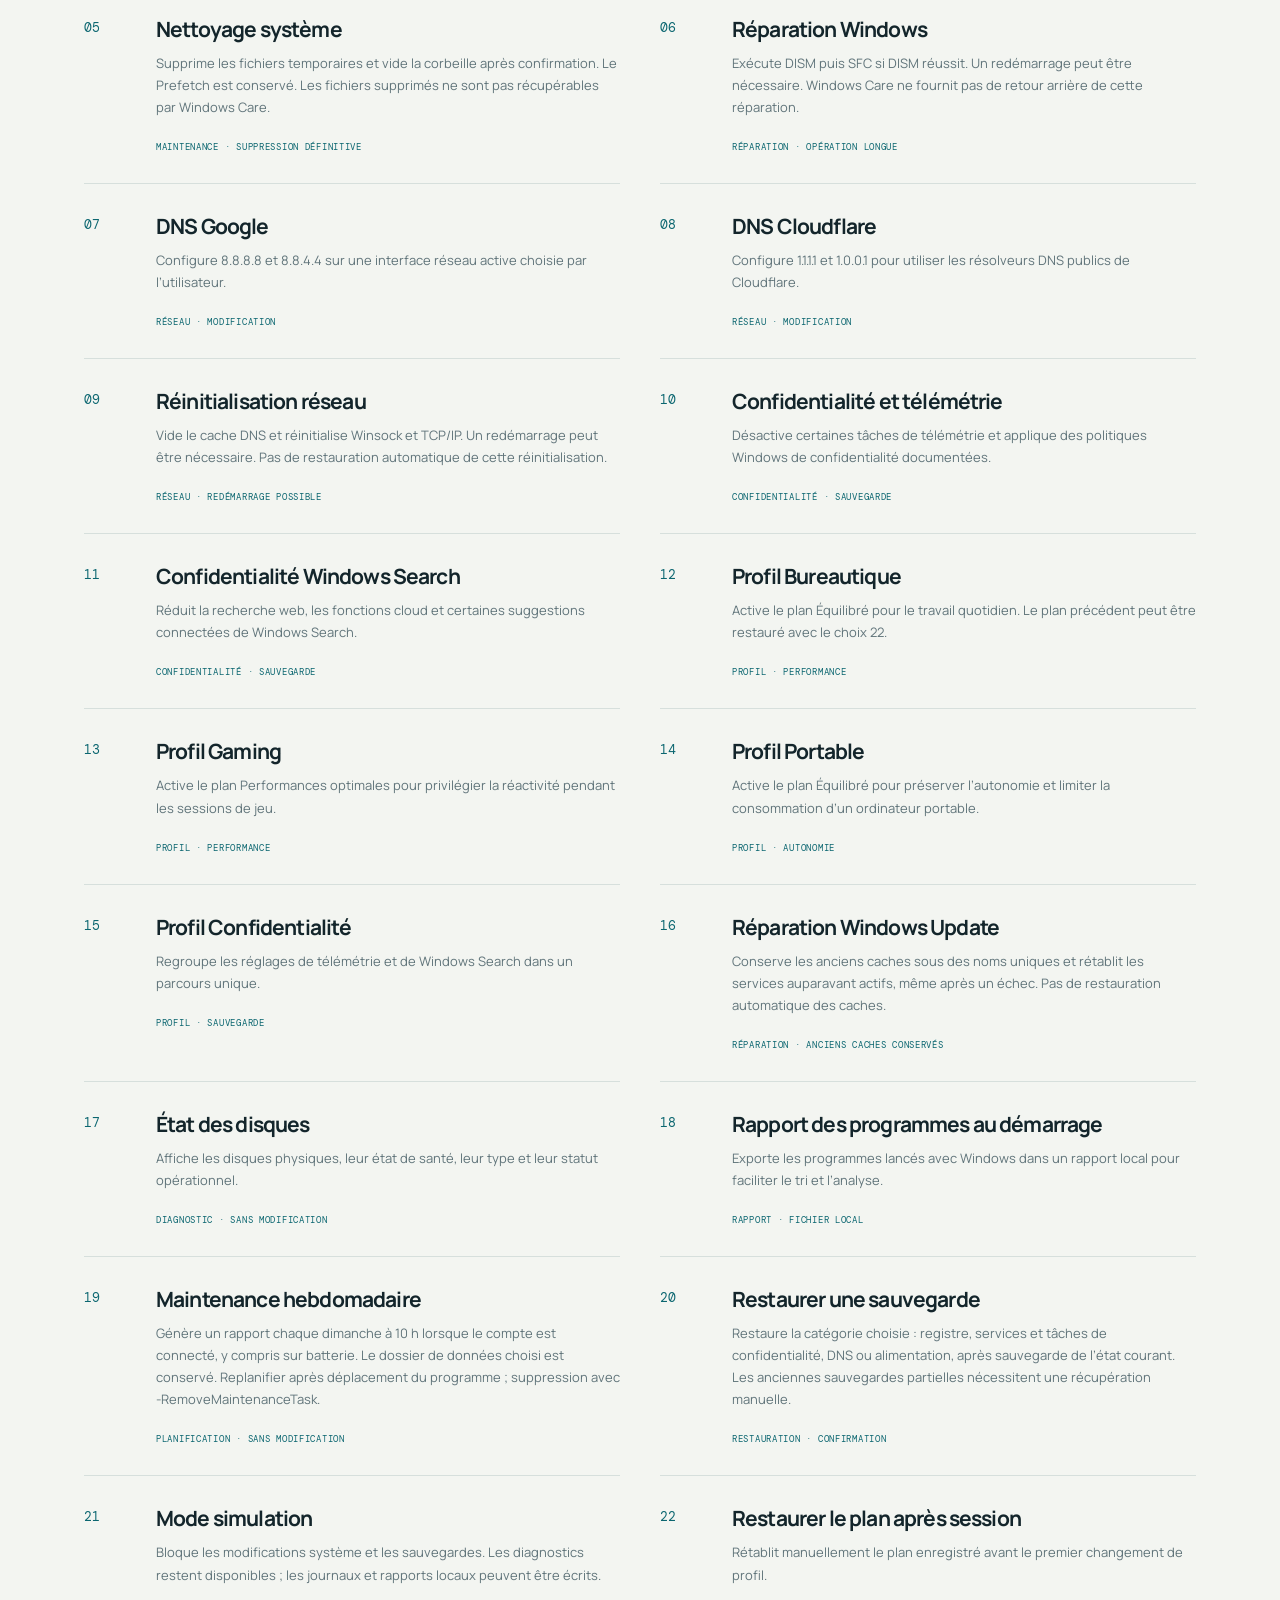
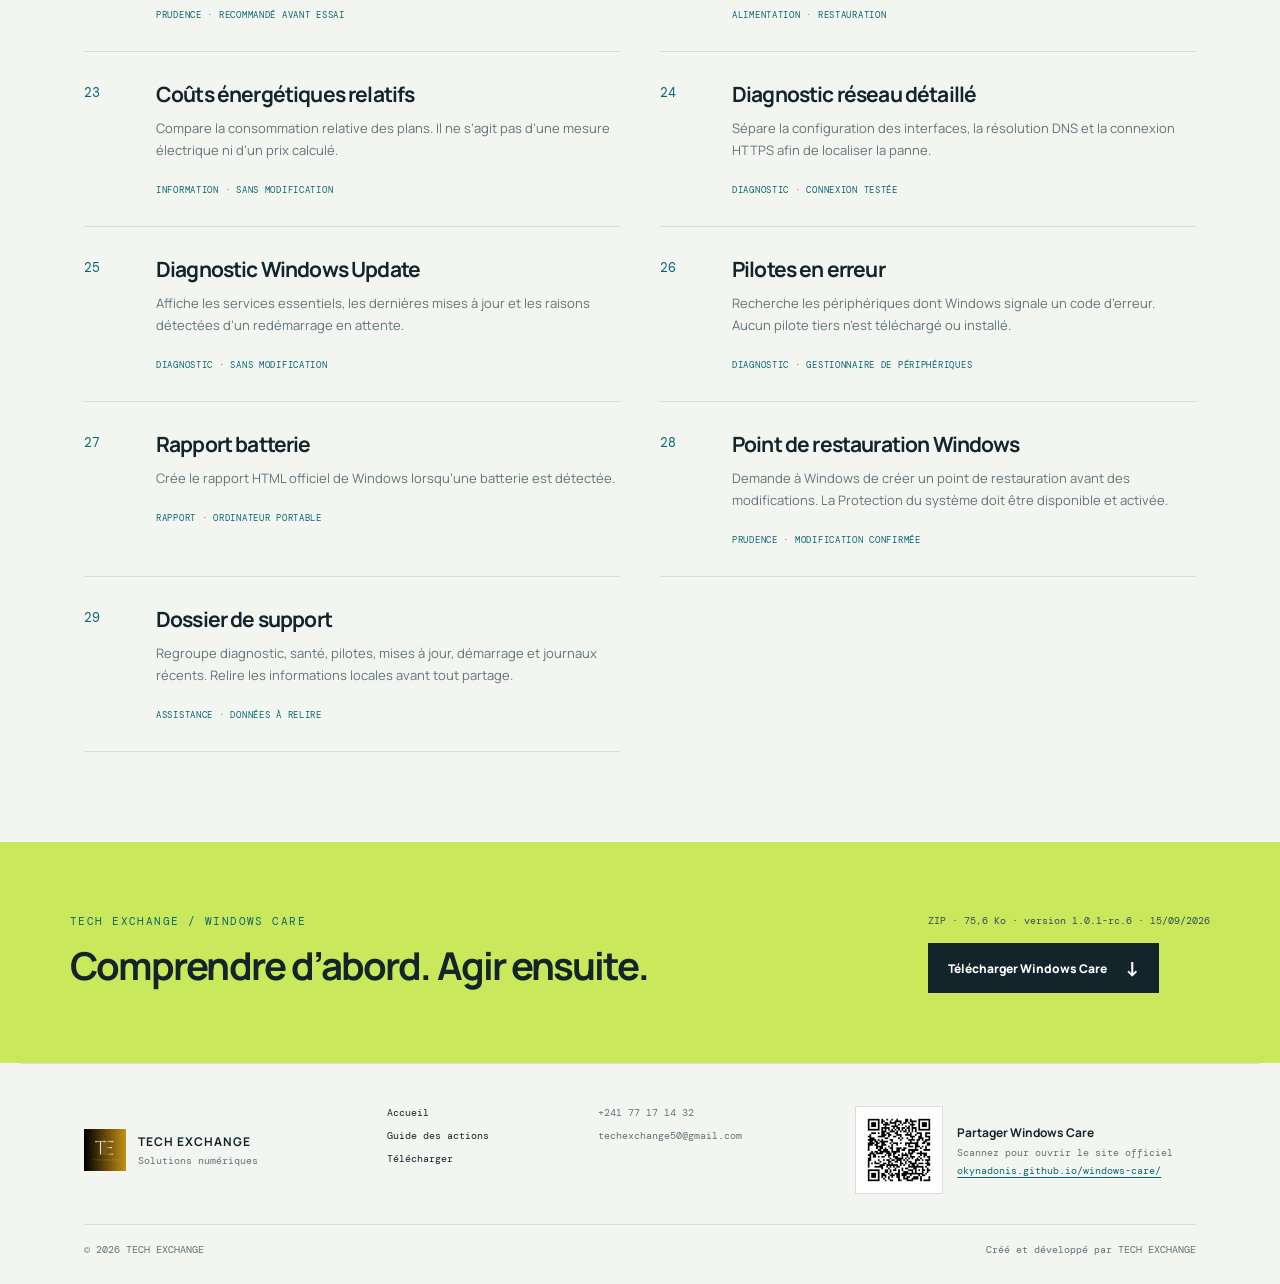
==== commit fcb34d2e: "Expliquer chaque action avant son execution en rc.6" ====
--- a/site/guide.html
+++ b/site/guide.html
@@ -14,7 +14,7 @@
     <nav class="top-nav" aria-label="Navigation principale"><a href="index.html">Accueil</a><a class="contact" href="mailto:techexchange50@gmail.com">Nous contacter</a></nav>
   </header>
   <aside class="release-notice" aria-label="Statut de la version">
-    <strong>Version de test publique — 1.0.1-rc.5</strong>
+    <strong>Version de test publique — 1.0.1-rc.6</strong>
     <p>La validation réelle des actions système sur Windows 10 et 11 reste à terminer. Commencez par le mode simulation et consultez les limites de restauration dans le guide. Les fichiers supprimés par le nettoyage ne sont pas récupérables par Windows Care.</p>
     <a href="https://github.com/OkynAdonis/windows-care/issues/new">Signaler un problème sur GitHub</a>
   </aside>
@@ -24,7 +24,7 @@
       <h1>29 actions,<br><em>un système plus clair.</em></h1>
       <p>Ce guide explique chaque choix du menu avant son lancement. Les actions qui modifient Windows demandent une confirmation et créent une sauvegarde lorsque cela est nécessaire.</p>
       <a class="button primary download-button" href="SCRIPT_TOOL.zip" download data-download>Télécharger Windows Care <span>↓</span></a>
-      <p class="download-meta"><span data-release>ZIP · 69,1 Ko · version 1.0.1-rc.5 · 15/09/2026</span> · Windows 10/11<br>Droits administrateur requis pour les actions système · Mode simulation disponible</p>
+      <p class="download-meta"><span data-release>ZIP · 75,6 Ko · version 1.0.1-rc.6 · 15/09/2026</span> · Windows 10/11<br>Droits administrateur requis pour les actions système · Mode simulation disponible</p>
     </section>
     <section class="guide-list section">
       <div class="section-label">01 / Le menu complet</div>
@@ -63,7 +63,7 @@
         <article class="action-card reveal"><span class="action-number">29</span><div><h2>Dossier de support</h2><p>Regroupe diagnostic, santé, pilotes, mises à jour, démarrage et journaux récents. Relire les informations locales avant tout partage.</p><small>ASSISTANCE · DONNÉES À RELIRE</small></div></article>
       </div>
     </section>
-    <section class="download-band"><div><p class="eyebrow">TECH EXCHANGE / Windows Care</p><h2>Comprendre d’abord. Agir ensuite.</h2></div><div><p class="download-meta dark-meta"><span data-release>ZIP · 69,1 Ko · version 1.0.1-rc.5 · 15/09/2026</span></p><a class="button primary download-button" href="SCRIPT_TOOL.zip" download data-download>Télécharger Windows Care <span>↓</span></a></div></section>
+    <section class="download-band"><div><p class="eyebrow">TECH EXCHANGE / Windows Care</p><h2>Comprendre d’abord. Agir ensuite.</h2></div><div><p class="download-meta dark-meta"><span data-release>ZIP · 75,6 Ko · version 1.0.1-rc.6 · 15/09/2026</span></p><a class="button primary download-button" href="SCRIPT_TOOL.zip" download data-download>Télécharger Windows Care <span>↓</span></a></div></section>
   </main>
   <footer><div class="footer-brand"><img src="assets/TE.png" alt="Logo TECH EXCHANGE"><div><strong>TECH EXCHANGE</strong><span>Solutions numériques</span></div></div><div class="footer-links"><a href="index.html">Accueil</a><a href="guide.html">Guide des actions</a><a href="SCRIPT_TOOL.zip" download>Télécharger</a></div><div class="footer-contact"><a href="tel:+24177171432">+241 77 17 14 32</a><a href="mailto:techexchange50@gmail.com">techexchange50@gmail.com</a></div><div class="footer-qr"><a href="https://okynadonis.github.io/windows-care/" aria-label="Ouvrir le site officiel Windows Care"><img src="assets/windows-care-qr.png" alt="QR code vers le site officiel Windows Care" width="1000" height="1000" loading="lazy" decoding="async"></a><div><strong>Partager Windows Care</strong><span>Scannez pour ouvrir le site officiel</span><a href="https://okynadonis.github.io/windows-care/">okynadonis.github.io/windows-care/</a></div></div><div class="footer-bottom"><span>© 2026 TECH EXCHANGE</span><span>Créé et développé par TECH EXCHANGE</span></div></footer>
   <script src="motion.js"></script>
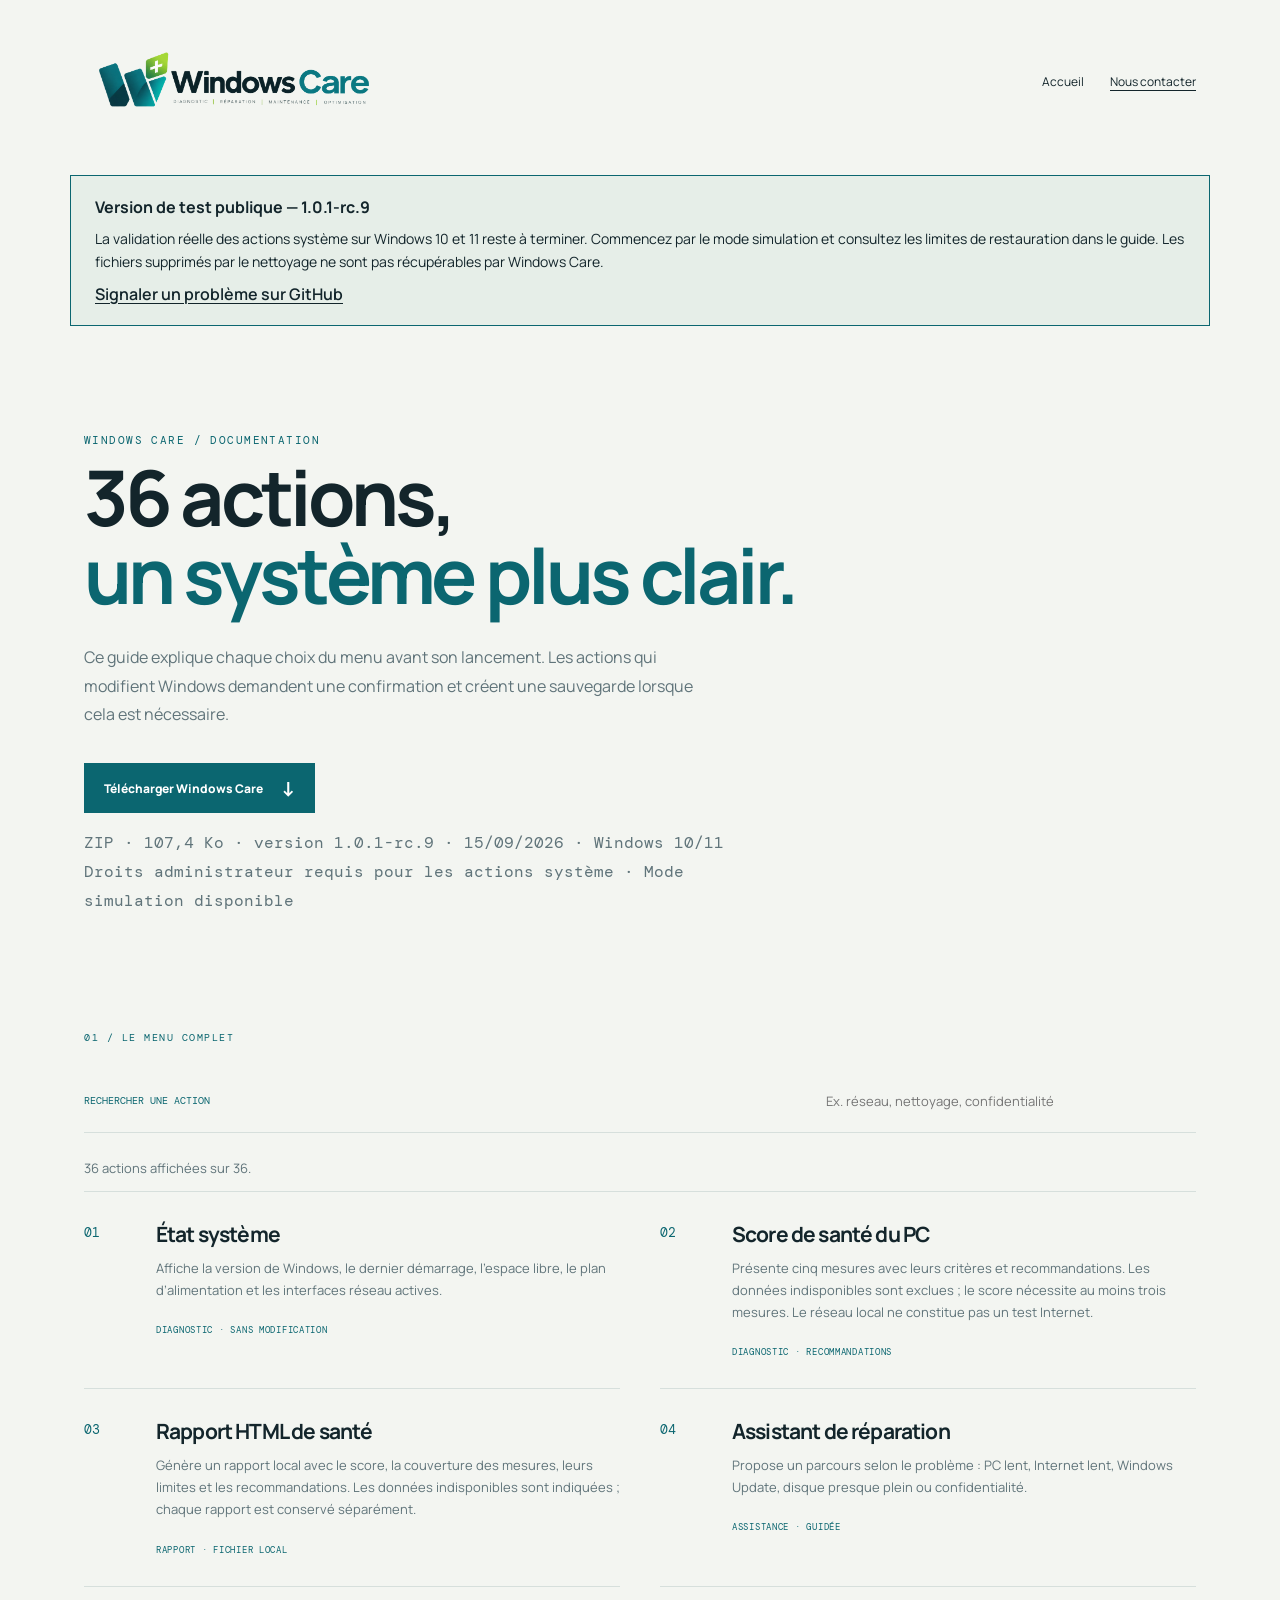
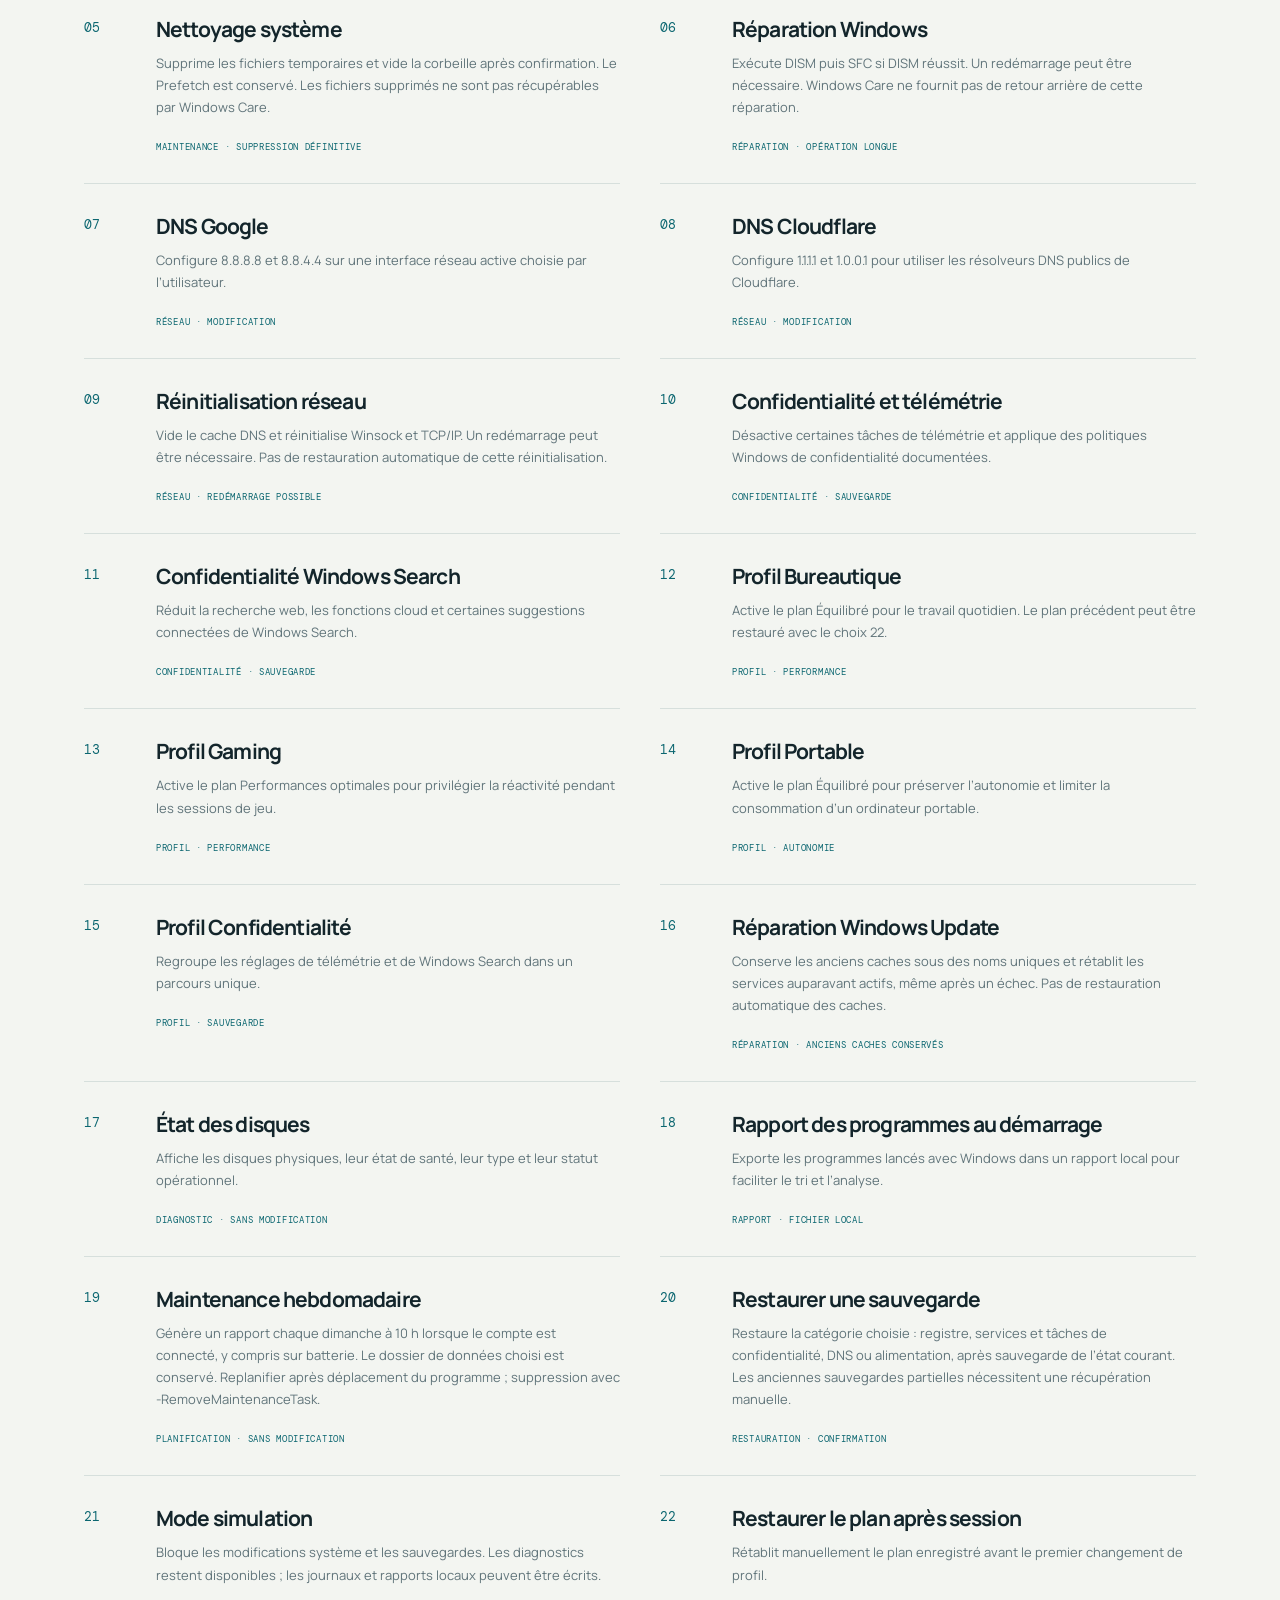
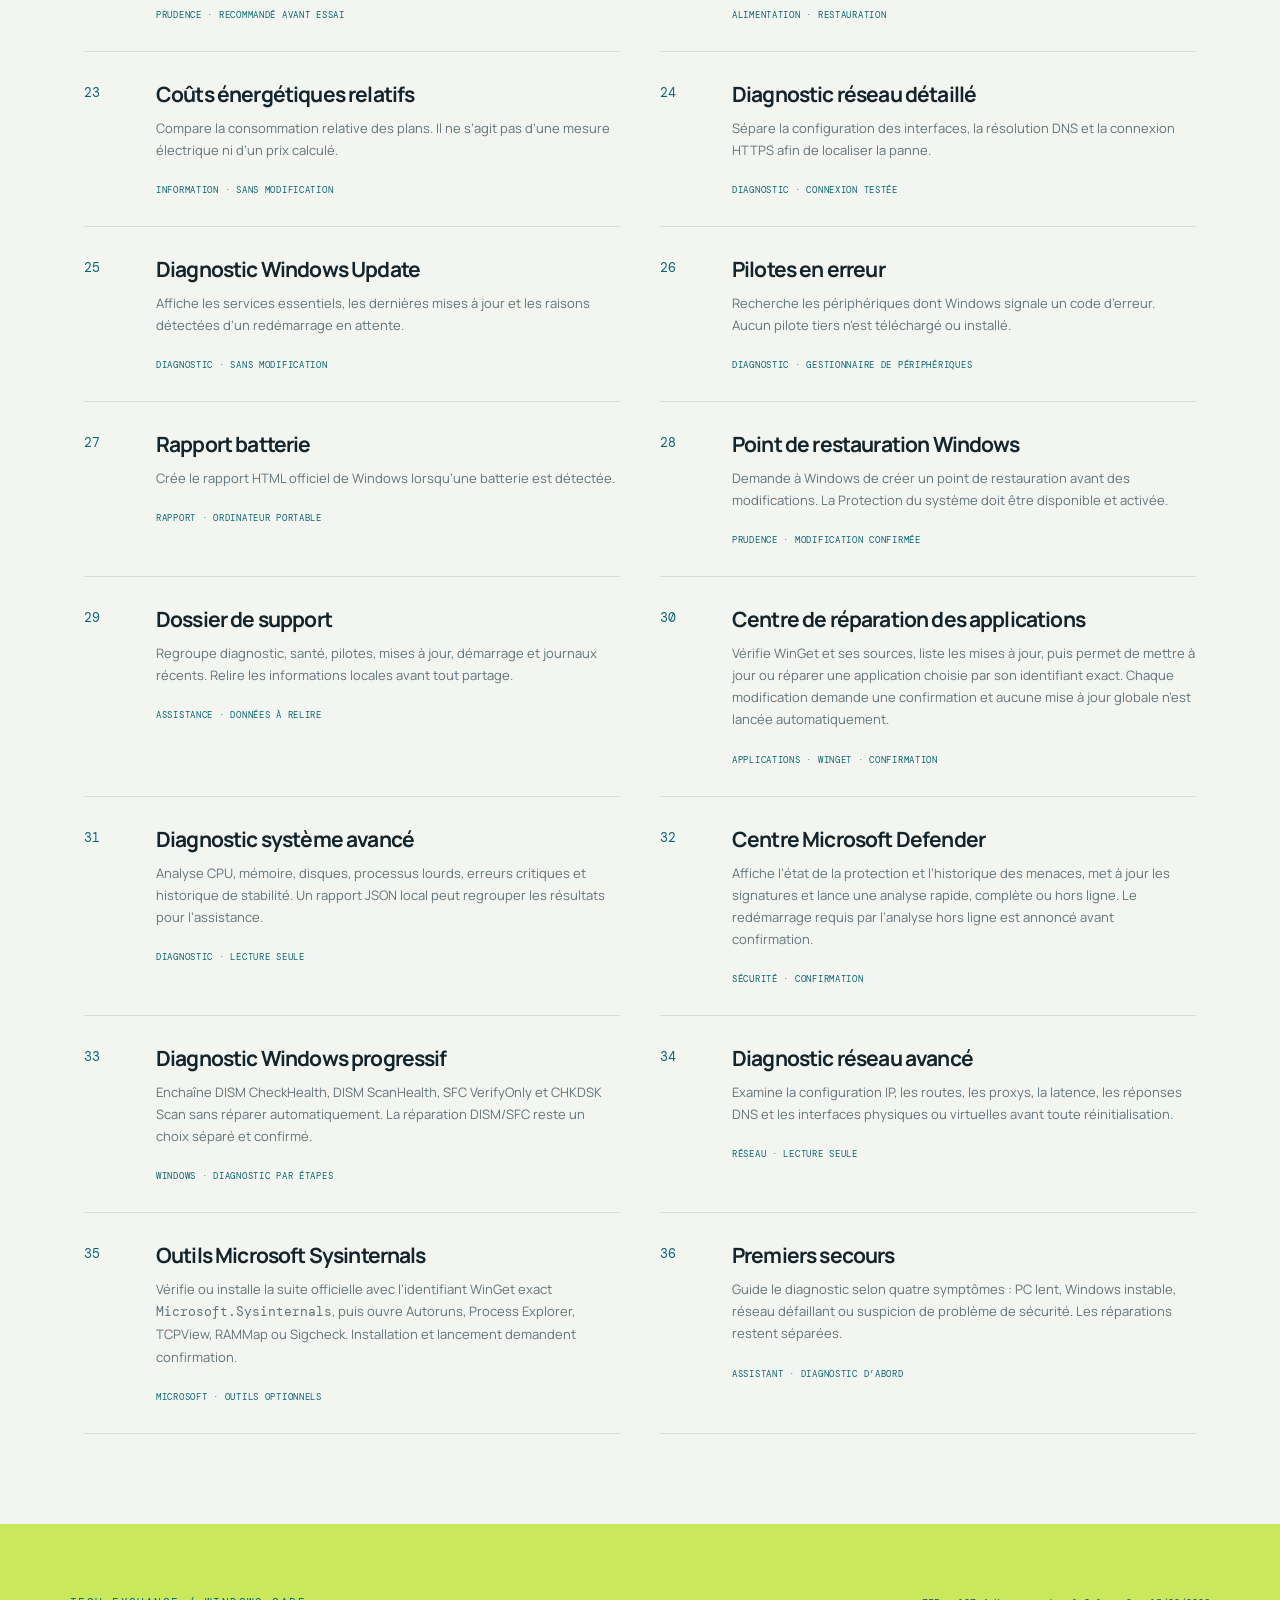
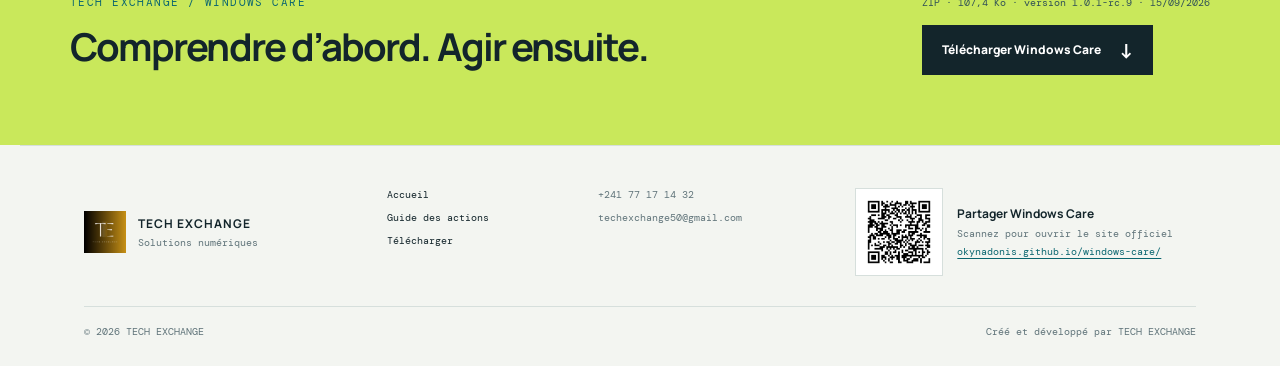
==== commit 6fc1ac12: "Ajouter les centres de diagnostic Windows Care rc.9" ====
--- a/site/guide.html
+++ b/site/guide.html
@@ -3,8 +3,9 @@
 <head>
   <meta charset="utf-8">
   <meta name="viewport" content="width=device-width, initial-scale=1">
-  <meta name="description" content="Guide des 29 actions de Windows Care par TECH EXCHANGE.">
-  <link rel="icon" type="image/png" href="assets/TE.png">
+  <meta name="description" content="Guide des 36 actions de Windows Care par TECH EXCHANGE.">
+  <link rel="icon" type="image/png" href="assets/windowscareicon.png" data-product-icon="windows-care">
+  <link rel="apple-touch-icon" href="assets/windowscareicon.png">
   <link rel="stylesheet" href="styles.css">
   <title>Windows Care | Guide des actions</title>
 </head>
@@ -14,23 +15,23 @@
     <nav class="top-nav" aria-label="Navigation principale"><a href="index.html">Accueil</a><a class="contact" href="mailto:techexchange50@gmail.com">Nous contacter</a></nav>
   </header>
   <aside class="release-notice" aria-label="Statut de la version">
-    <strong>Version de test publique — 1.0.1-rc.6</strong>
+    <strong>Version de test publique — 1.0.1-rc.9</strong>
     <p>La validation réelle des actions système sur Windows 10 et 11 reste à terminer. Commencez par le mode simulation et consultez les limites de restauration dans le guide. Les fichiers supprimés par le nettoyage ne sont pas récupérables par Windows Care.</p>
     <a href="https://github.com/OkynAdonis/windows-care/issues/new">Signaler un problème sur GitHub</a>
   </aside>
   <main>
     <section class="guide-hero">
       <p class="eyebrow">Windows Care / documentation</p>
-      <h1>29 actions,<br><em>un système plus clair.</em></h1>
+      <h1>36 actions,<br><em>un système plus clair.</em></h1>
       <p>Ce guide explique chaque choix du menu avant son lancement. Les actions qui modifient Windows demandent une confirmation et créent une sauvegarde lorsque cela est nécessaire.</p>
       <a class="button primary download-button" href="SCRIPT_TOOL.zip" download data-download>Télécharger Windows Care <span>↓</span></a>
-      <p class="download-meta"><span data-release>ZIP · 75,6 Ko · version 1.0.1-rc.6 · 15/09/2026</span> · Windows 10/11<br>Droits administrateur requis pour les actions système · Mode simulation disponible</p>
+      <p class="download-meta"><span data-release>ZIP · 107,4 Ko · version 1.0.1-rc.9 · 15/09/2026</span> · Windows 10/11<br>Droits administrateur requis pour les actions système · Mode simulation disponible</p>
     </section>
     <section class="guide-list section">
       <div class="section-label">01 / Le menu complet</div>
       <label class="guide-search" for="action-search"><span>Rechercher une action</span><input id="action-search" type="search" placeholder="Ex. réseau, nettoyage, confidentialité" autocomplete="off" aria-describedby="action-search-status"></label>
-      <p id="action-search-status" class="search-status" role="status" aria-live="polite" aria-atomic="true">29 actions disponibles.</p>
-      <noscript><p>La recherche nécessite JavaScript. Les 29 actions sont consultables ci-dessous.</p></noscript>
+      <p id="action-search-status" class="search-status" role="status" aria-live="polite" aria-atomic="true">36 actions disponibles.</p>
+      <noscript><p>La recherche nécessite JavaScript. Les 36 actions sont consultables ci-dessous.</p></noscript>
       <div class="action-list">
         <article class="action-card reveal"><span class="action-number">01</span><div><h2>État système</h2><p>Affiche la version de Windows, le dernier démarrage, l’espace libre, le plan d’alimentation et les interfaces réseau actives.</p><small>DIAGNOSTIC · SANS MODIFICATION</small></div></article>
         <article class="action-card reveal"><span class="action-number">02</span><div><h2>Score de santé du PC</h2><p>Présente cinq mesures avec leurs critères et recommandations. Les données indisponibles sont exclues ; le score nécessite au moins trois mesures. Le réseau local ne constitue pas un test Internet.</p><small>DIAGNOSTIC · RECOMMANDATIONS</small></div></article>
@@ -61,9 +62,16 @@
         <article class="action-card reveal"><span class="action-number">27</span><div><h2>Rapport batterie</h2><p>Crée le rapport HTML officiel de Windows lorsqu’une batterie est détectée.</p><small>RAPPORT · ORDINATEUR PORTABLE</small></div></article>
         <article class="action-card reveal"><span class="action-number">28</span><div><h2>Point de restauration Windows</h2><p>Demande à Windows de créer un point de restauration avant des modifications. La Protection du système doit être disponible et activée.</p><small>PRUDENCE · MODIFICATION CONFIRMÉE</small></div></article>
         <article class="action-card reveal"><span class="action-number">29</span><div><h2>Dossier de support</h2><p>Regroupe diagnostic, santé, pilotes, mises à jour, démarrage et journaux récents. Relire les informations locales avant tout partage.</p><small>ASSISTANCE · DONNÉES À RELIRE</small></div></article>
+        <article class="action-card reveal"><span class="action-number">30</span><div><h2>Centre de réparation des applications</h2><p>Vérifie WinGet et ses sources, liste les mises à jour, puis permet de mettre à jour ou réparer une application choisie par son identifiant exact. Chaque modification demande une confirmation et aucune mise à jour globale n’est lancée automatiquement.</p><small>APPLICATIONS · WINGET · CONFIRMATION</small></div></article>
+        <article class="action-card reveal"><span class="action-number">31</span><div><h2>Diagnostic système avancé</h2><p>Analyse CPU, mémoire, disques, processus lourds, erreurs critiques et historique de stabilité. Un rapport JSON local peut regrouper les résultats pour l’assistance.</p><small>DIAGNOSTIC · LECTURE SEULE</small></div></article>
+        <article class="action-card reveal"><span class="action-number">32</span><div><h2>Centre Microsoft Defender</h2><p>Affiche l’état de la protection et l’historique des menaces, met à jour les signatures et lance une analyse rapide, complète ou hors ligne. Le redémarrage requis par l’analyse hors ligne est annoncé avant confirmation.</p><small>SÉCURITÉ · CONFIRMATION</small></div></article>
+        <article class="action-card reveal"><span class="action-number">33</span><div><h2>Diagnostic Windows progressif</h2><p>Enchaîne DISM CheckHealth, DISM ScanHealth, SFC VerifyOnly et CHKDSK Scan sans réparer automatiquement. La réparation DISM/SFC reste un choix séparé et confirmé.</p><small>WINDOWS · DIAGNOSTIC PAR ÉTAPES</small></div></article>
+        <article class="action-card reveal"><span class="action-number">34</span><div><h2>Diagnostic réseau avancé</h2><p>Examine la configuration IP, les routes, les proxys, la latence, les réponses DNS et les interfaces physiques ou virtuelles avant toute réinitialisation.</p><small>RÉSEAU · LECTURE SEULE</small></div></article>
+        <article class="action-card reveal"><span class="action-number">35</span><div><h2>Outils Microsoft Sysinternals</h2><p>Vérifie ou installe la suite officielle avec l’identifiant WinGet exact <code>Microsoft.Sysinternals</code>, puis ouvre Autoruns, Process Explorer, TCPView, RAMMap ou Sigcheck. Installation et lancement demandent confirmation.</p><small>MICROSOFT · OUTILS OPTIONNELS</small></div></article>
+        <article class="action-card reveal"><span class="action-number">36</span><div><h2>Premiers secours</h2><p>Guide le diagnostic selon quatre symptômes : PC lent, Windows instable, réseau défaillant ou suspicion de problème de sécurité. Les réparations restent séparées.</p><small>ASSISTANT · DIAGNOSTIC D’ABORD</small></div></article>
       </div>
     </section>
-    <section class="download-band"><div><p class="eyebrow">TECH EXCHANGE / Windows Care</p><h2>Comprendre d’abord. Agir ensuite.</h2></div><div><p class="download-meta dark-meta"><span data-release>ZIP · 75,6 Ko · version 1.0.1-rc.6 · 15/09/2026</span></p><a class="button primary download-button" href="SCRIPT_TOOL.zip" download data-download>Télécharger Windows Care <span>↓</span></a></div></section>
+    <section class="download-band"><div><p class="eyebrow">TECH EXCHANGE / Windows Care</p><h2>Comprendre d’abord. Agir ensuite.</h2></div><div><p class="download-meta dark-meta"><span data-release>ZIP · 107,4 Ko · version 1.0.1-rc.9 · 15/09/2026</span></p><a class="button primary download-button" href="SCRIPT_TOOL.zip" download data-download>Télécharger Windows Care <span>↓</span></a></div></section>
   </main>
   <footer><div class="footer-brand"><img src="assets/TE.png" alt="Logo TECH EXCHANGE"><div><strong>TECH EXCHANGE</strong><span>Solutions numériques</span></div></div><div class="footer-links"><a href="index.html">Accueil</a><a href="guide.html">Guide des actions</a><a href="SCRIPT_TOOL.zip" download>Télécharger</a></div><div class="footer-contact"><a href="tel:+24177171432">+241 77 17 14 32</a><a href="mailto:techexchange50@gmail.com">techexchange50@gmail.com</a></div><div class="footer-qr"><a href="https://okynadonis.github.io/windows-care/" aria-label="Ouvrir le site officiel Windows Care"><img src="assets/windows-care-qr.png" alt="QR code vers le site officiel Windows Care" width="1000" height="1000" loading="lazy" decoding="async"></a><div><strong>Partager Windows Care</strong><span>Scannez pour ouvrir le site officiel</span><a href="https://okynadonis.github.io/windows-care/">okynadonis.github.io/windows-care/</a></div></div><div class="footer-bottom"><span>© 2026 TECH EXCHANGE</span><span>Créé et développé par TECH EXCHANGE</span></div></footer>
   <script src="motion.js"></script>
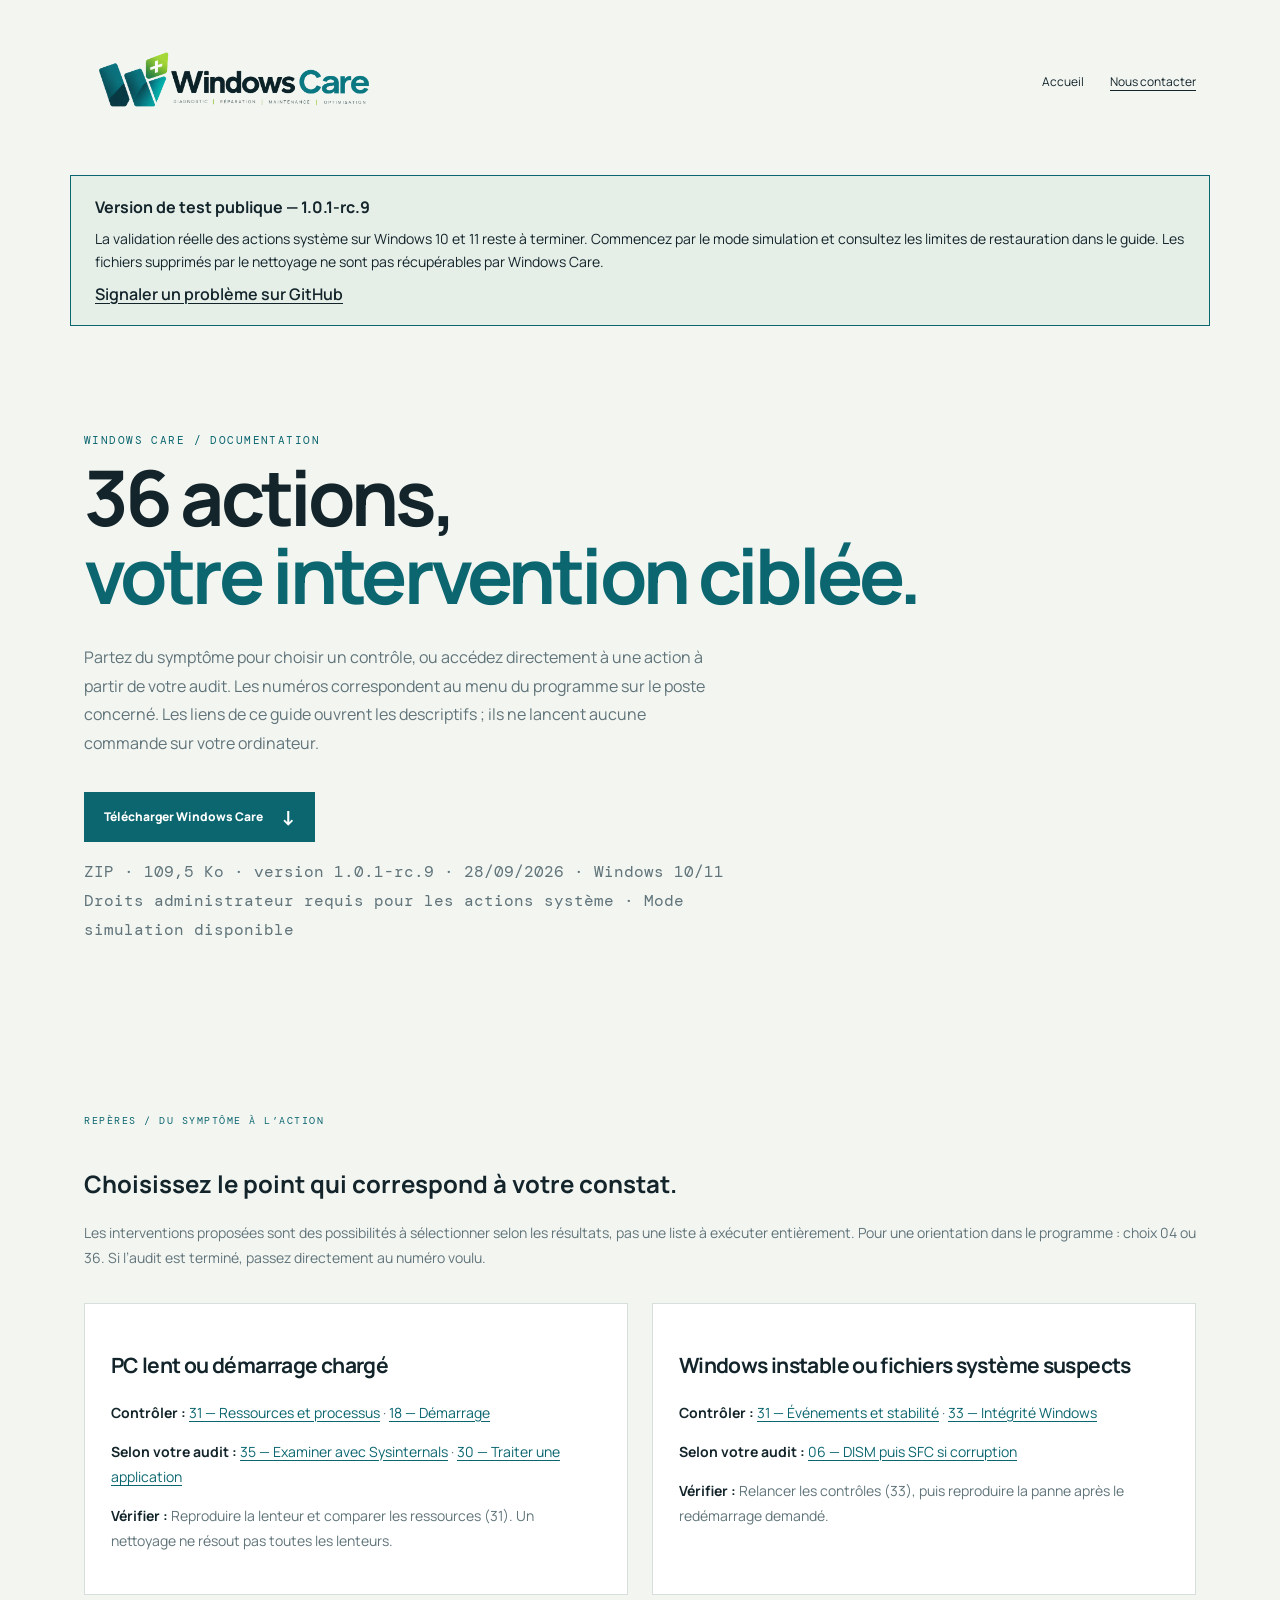
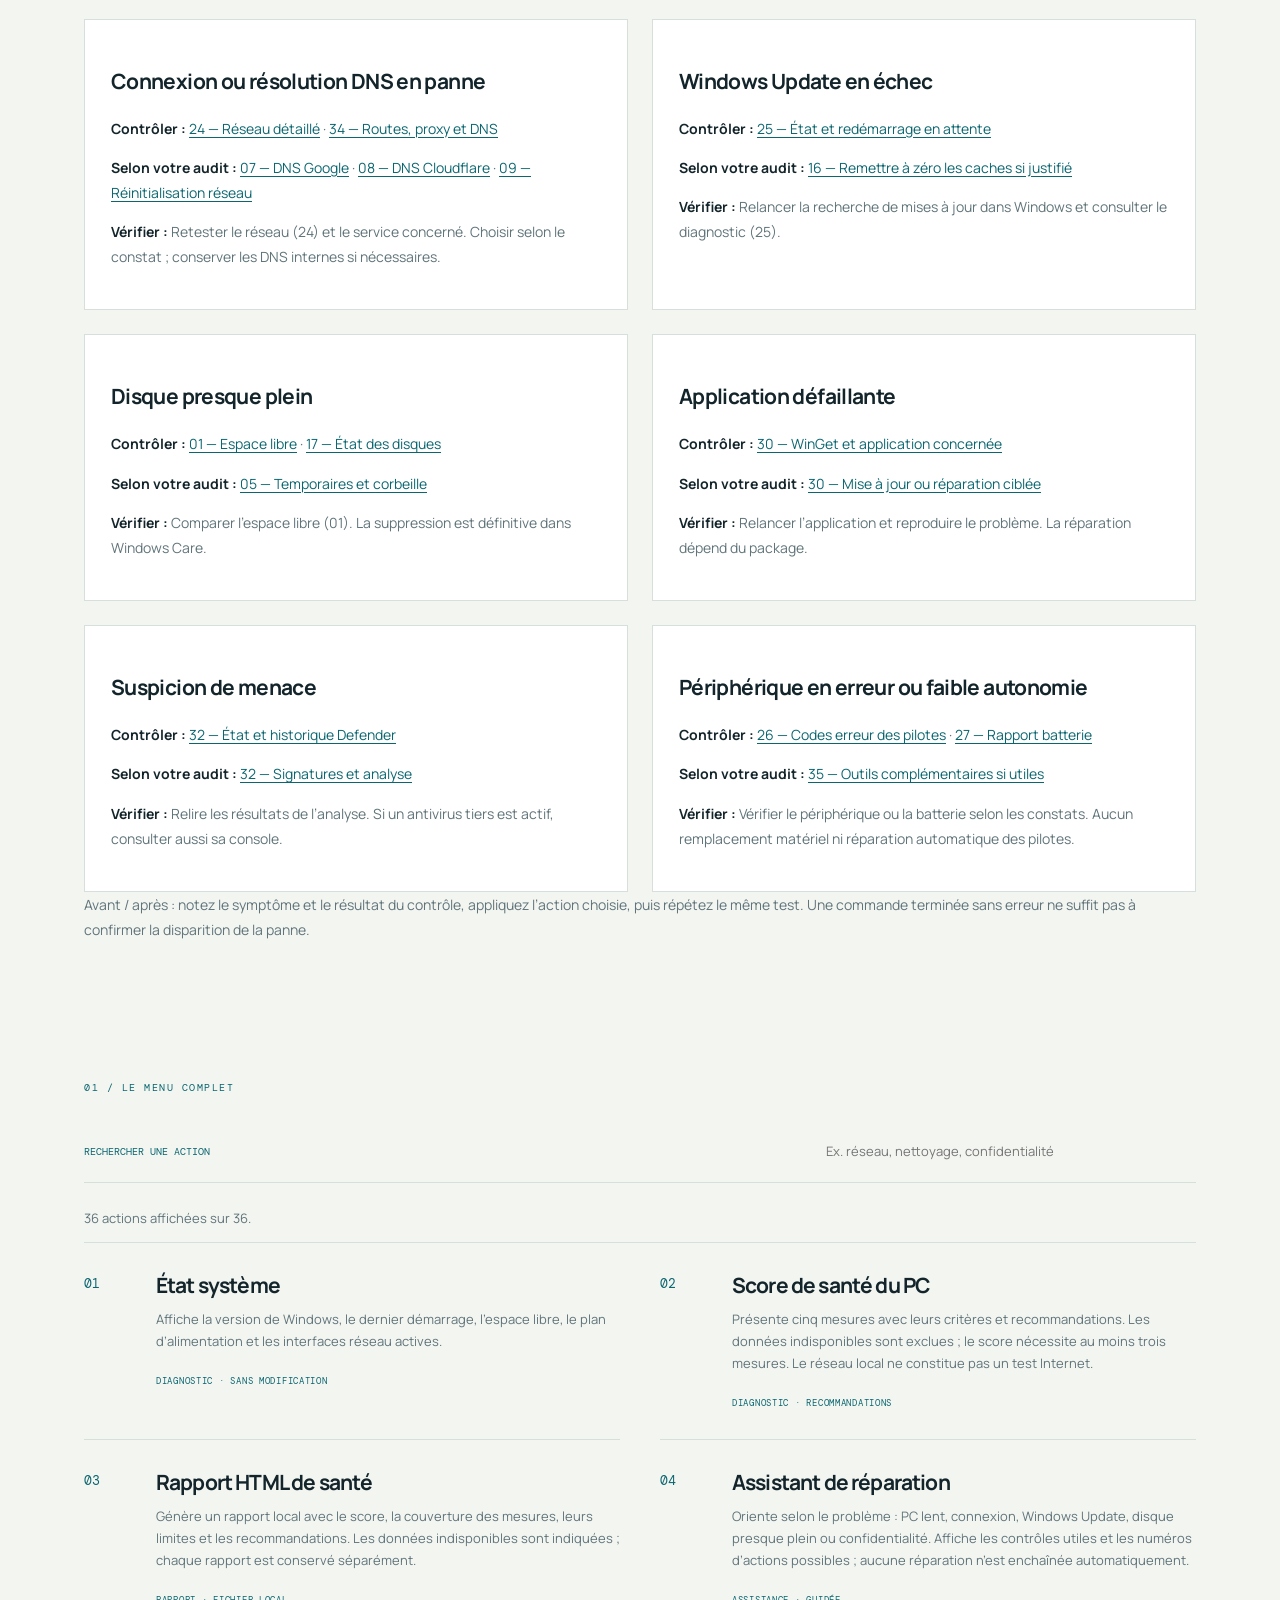
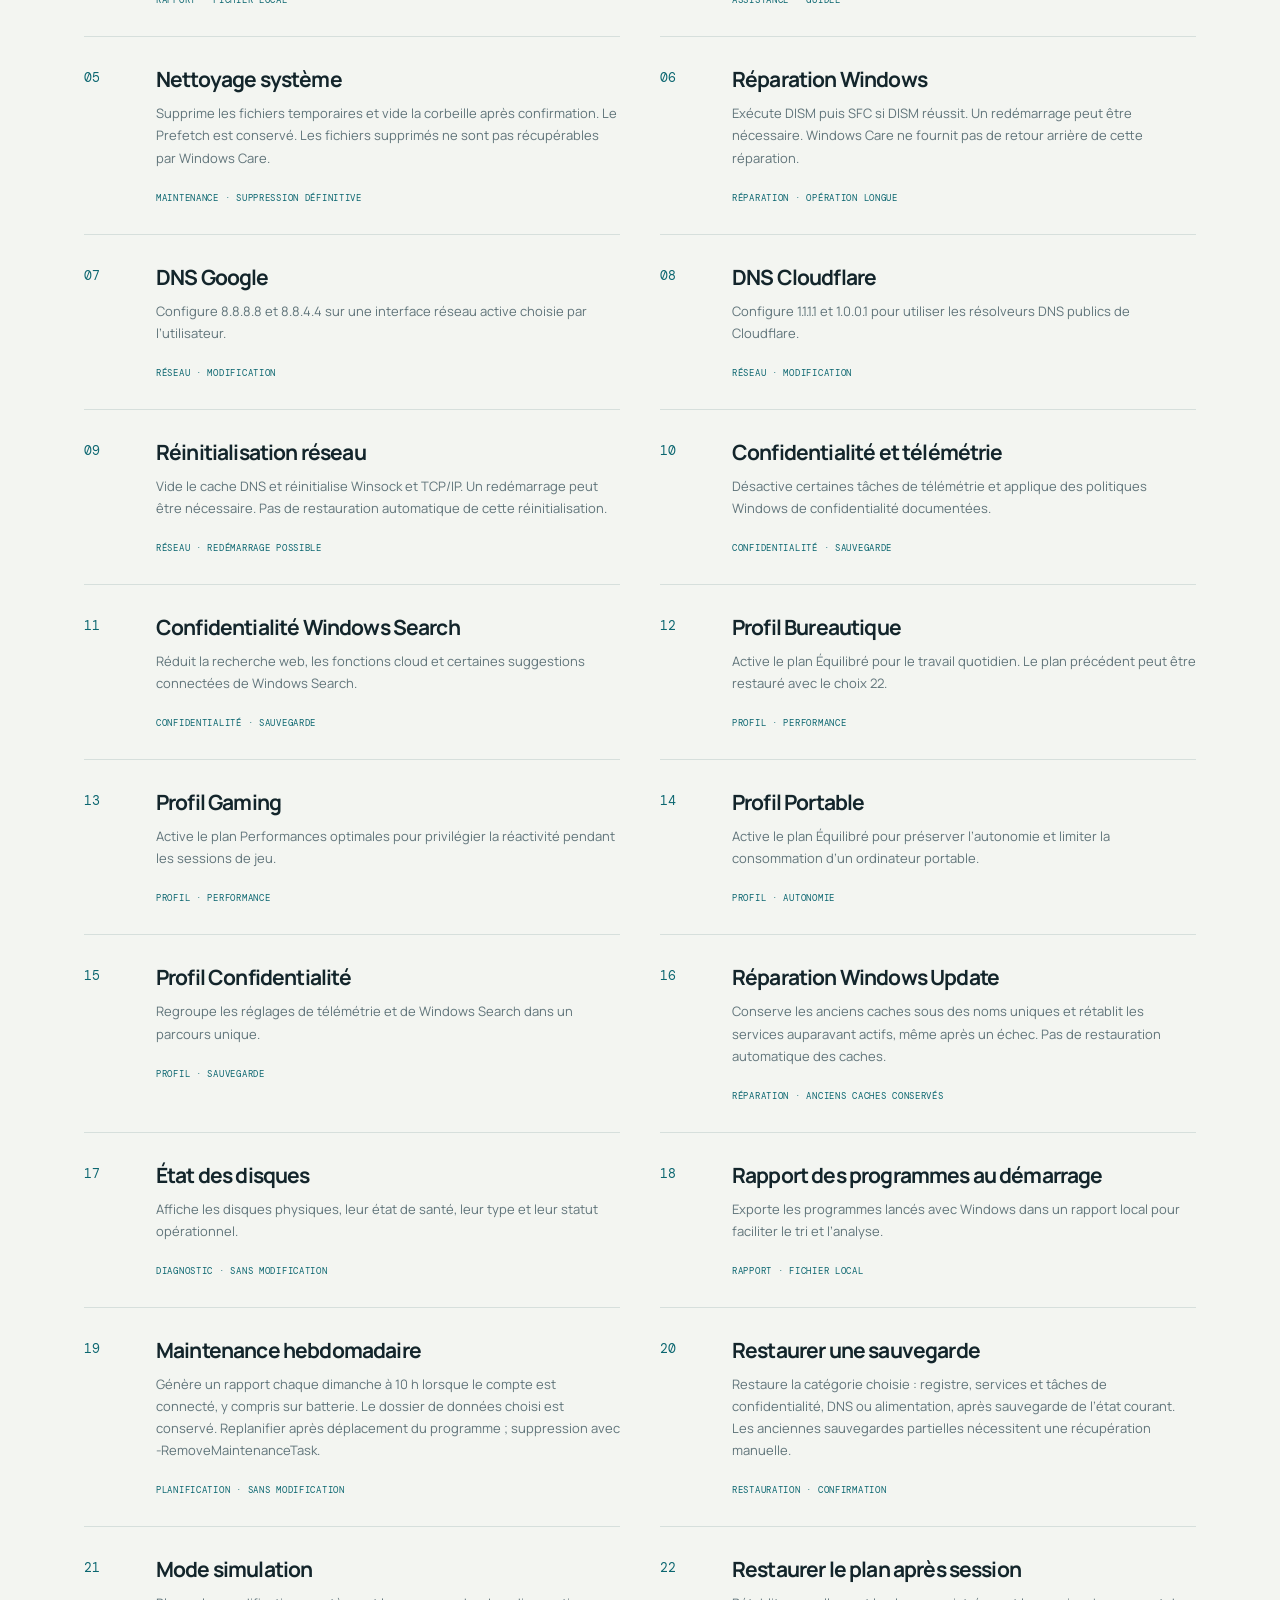
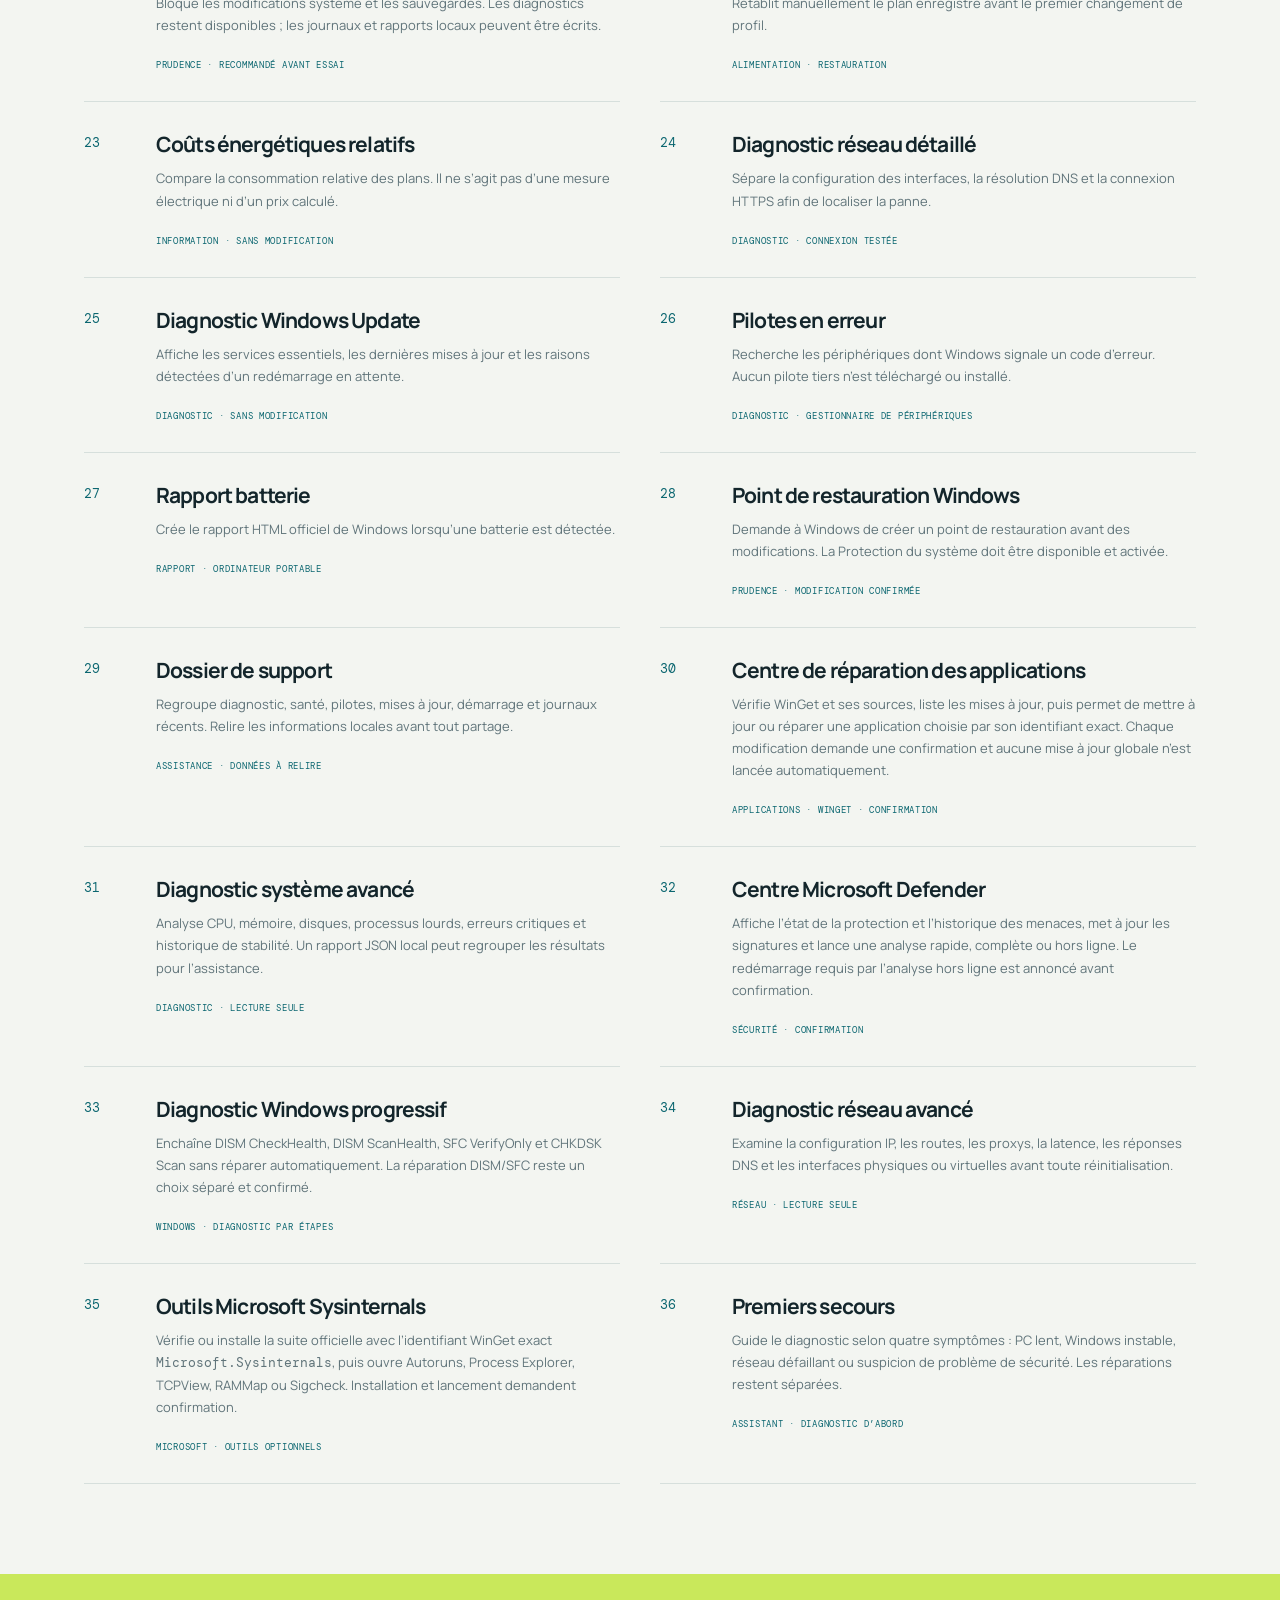
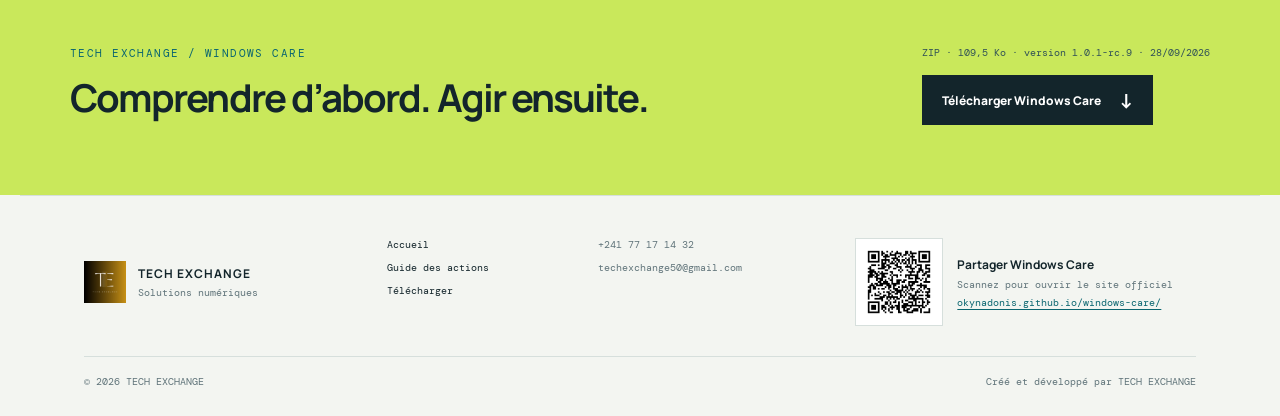
==== commit 917c820a: "Clarifier le parcours technicien et enrichir le site Windows Care Documenter les diagnostics faculta" ====
--- a/site/guide.html
+++ b/site/guide.html
@@ -22,56 +22,70 @@
   <main>
     <section class="guide-hero">
       <p class="eyebrow">Windows Care / documentation</p>
-      <h1>36 actions,<br><em>un système plus clair.</em></h1>
-      <p>Ce guide explique chaque choix du menu avant son lancement. Les actions qui modifient Windows demandent une confirmation et créent une sauvegarde lorsque cela est nécessaire.</p>
+      <h1>36 actions,<br><em>votre intervention ciblée.</em></h1>
+      <p>Partez du symptôme pour choisir un contrôle, ou accédez directement à une action à partir de votre audit. Les numéros correspondent au menu du programme sur le poste concerné. Les liens de ce guide ouvrent les descriptifs ; ils ne lancent aucune commande sur votre ordinateur.</p>
       <a class="button primary download-button" href="SCRIPT_TOOL.zip" download data-download>Télécharger Windows Care <span>↓</span></a>
-      <p class="download-meta"><span data-release>ZIP · 107,4 Ko · version 1.0.1-rc.9 · 15/09/2026</span> · Windows 10/11<br>Droits administrateur requis pour les actions système · Mode simulation disponible</p>
+      <p class="download-meta"><span data-release>ZIP · 109,5 Ko · version 1.0.1-rc.9 · 28/09/2026</span> · Windows 10/11<br>Droits administrateur requis pour les actions système · Mode simulation disponible</p>
     </section>
-    <section class="guide-list section">
+    <section id="symptomes" class="section">
+      <div class="section-label">Repères / Du symptôme à l’action</div>
+      <h2>Choisissez le point qui correspond à votre constat.</h2>
+      <p>Les interventions proposées sont des possibilités à sélectionner selon les résultats, pas une liste à exécuter entièrement. Pour une orientation dans le programme : choix 04 ou 36. Si l’audit est terminé, passez directement au numéro voulu.</p>
+      <div class="symptom-grid"><article class="symptom-card"><h3>PC lent ou démarrage chargé</h3><p><strong>Contrôler :</strong> <a href="#action-31">31 — Ressources et processus</a> · <a href="#action-18">18 — Démarrage</a></p><p><strong>Selon votre audit :</strong> <a href="#action-35">35 — Examiner avec Sysinternals</a> · <a href="#action-30">30 — Traiter une application</a></p><p><strong>Vérifier :</strong> Reproduire la lenteur et comparer les ressources (31). Un nettoyage ne résout pas toutes les lenteurs.</p></article>
+<article class="symptom-card"><h3>Windows instable ou fichiers système suspects</h3><p><strong>Contrôler :</strong> <a href="#action-31">31 — Événements et stabilité</a> · <a href="#action-33">33 — Intégrité Windows</a></p><p><strong>Selon votre audit :</strong> <a href="#action-06">06 — DISM puis SFC si corruption</a></p><p><strong>Vérifier :</strong> Relancer les contrôles (33), puis reproduire la panne après le redémarrage demandé.</p></article>
+<article class="symptom-card"><h3>Connexion ou résolution DNS en panne</h3><p><strong>Contrôler :</strong> <a href="#action-24">24 — Réseau détaillé</a> · <a href="#action-34">34 — Routes, proxy et DNS</a></p><p><strong>Selon votre audit :</strong> <a href="#action-07">07 — DNS Google</a> · <a href="#action-08">08 — DNS Cloudflare</a> · <a href="#action-09">09 — Réinitialisation réseau</a></p><p><strong>Vérifier :</strong> Retester le réseau (24) et le service concerné. Choisir selon le constat ; conserver les DNS internes si nécessaires.</p></article>
+<article class="symptom-card"><h3>Windows Update en échec</h3><p><strong>Contrôler :</strong> <a href="#action-25">25 — État et redémarrage en attente</a></p><p><strong>Selon votre audit :</strong> <a href="#action-16">16 — Remettre à zéro les caches si justifié</a></p><p><strong>Vérifier :</strong> Relancer la recherche de mises à jour dans Windows et consulter le diagnostic (25).</p></article>
+<article class="symptom-card"><h3>Disque presque plein</h3><p><strong>Contrôler :</strong> <a href="#action-01">01 — Espace libre</a> · <a href="#action-17">17 — État des disques</a></p><p><strong>Selon votre audit :</strong> <a href="#action-05">05 — Temporaires et corbeille</a></p><p><strong>Vérifier :</strong> Comparer l’espace libre (01). La suppression est définitive dans Windows Care.</p></article>
+<article class="symptom-card"><h3>Application défaillante</h3><p><strong>Contrôler :</strong> <a href="#action-30">30 — WinGet et application concernée</a></p><p><strong>Selon votre audit :</strong> <a href="#action-30">30 — Mise à jour ou réparation ciblée</a></p><p><strong>Vérifier :</strong> Relancer l’application et reproduire le problème. La réparation dépend du package.</p></article>
+<article class="symptom-card"><h3>Suspicion de menace</h3><p><strong>Contrôler :</strong> <a href="#action-32">32 — État et historique Defender</a></p><p><strong>Selon votre audit :</strong> <a href="#action-32">32 — Signatures et analyse</a></p><p><strong>Vérifier :</strong> Relire les résultats de l’analyse. Si un antivirus tiers est actif, consulter aussi sa console.</p></article>
+<article class="symptom-card"><h3>Périphérique en erreur ou faible autonomie</h3><p><strong>Contrôler :</strong> <a href="#action-26">26 — Codes erreur des pilotes</a> · <a href="#action-27">27 — Rapport batterie</a></p><p><strong>Selon votre audit :</strong> <a href="#action-35">35 — Outils complémentaires si utiles</a></p><p><strong>Vérifier :</strong> Vérifier le périphérique ou la batterie selon les constats. Aucun remplacement matériel ni réparation automatique des pilotes.</p></article></div>
+      <p class="search-status">Avant / après : notez le symptôme et le résultat du contrôle, appliquez l’action choisie, puis répétez le même test. Une commande terminée sans erreur ne suffit pas à confirmer la disparition de la panne.</p>
+    </section>
+    <section id="actions" class="guide-list section">
       <div class="section-label">01 / Le menu complet</div>
       <label class="guide-search" for="action-search"><span>Rechercher une action</span><input id="action-search" type="search" placeholder="Ex. réseau, nettoyage, confidentialité" autocomplete="off" aria-describedby="action-search-status"></label>
       <p id="action-search-status" class="search-status" role="status" aria-live="polite" aria-atomic="true">36 actions disponibles.</p>
       <noscript><p>La recherche nécessite JavaScript. Les 36 actions sont consultables ci-dessous.</p></noscript>
       <div class="action-list">
-        <article class="action-card reveal"><span class="action-number">01</span><div><h2>État système</h2><p>Affiche la version de Windows, le dernier démarrage, l’espace libre, le plan d’alimentation et les interfaces réseau actives.</p><small>DIAGNOSTIC · SANS MODIFICATION</small></div></article>
-        <article class="action-card reveal"><span class="action-number">02</span><div><h2>Score de santé du PC</h2><p>Présente cinq mesures avec leurs critères et recommandations. Les données indisponibles sont exclues ; le score nécessite au moins trois mesures. Le réseau local ne constitue pas un test Internet.</p><small>DIAGNOSTIC · RECOMMANDATIONS</small></div></article>
-        <article class="action-card reveal"><span class="action-number">03</span><div><h2>Rapport HTML de santé</h2><p>Génère un rapport local avec le score, la couverture des mesures, leurs limites et les recommandations. Les données indisponibles sont indiquées ; chaque rapport est conservé séparément.</p><small>RAPPORT · FICHIER LOCAL</small></div></article>
-        <article class="action-card reveal"><span class="action-number">04</span><div><h2>Assistant de réparation</h2><p>Propose un parcours selon le problème : PC lent, Internet lent, Windows Update, disque presque plein ou confidentialité.</p><small>ASSISTANCE · GUIDÉE</small></div></article>
-        <article class="action-card reveal"><span class="action-number">05</span><div><h2>Nettoyage système</h2><p>Supprime les fichiers temporaires et vide la corbeille après confirmation. Le Prefetch est conservé. Les fichiers supprimés ne sont pas récupérables par Windows Care.</p><small>MAINTENANCE · SUPPRESSION DÉFINITIVE</small></div></article>
-        <article class="action-card reveal"><span class="action-number">06</span><div><h2>Réparation Windows</h2><p>Exécute DISM puis SFC si DISM réussit. Un redémarrage peut être nécessaire. Windows Care ne fournit pas de retour arrière de cette réparation.</p><small>RÉPARATION · OPÉRATION LONGUE</small></div></article>
-        <article class="action-card reveal"><span class="action-number">07</span><div><h2>DNS Google</h2><p>Configure 8.8.8.8 et 8.8.4.4 sur une interface réseau active choisie par l’utilisateur.</p><small>RÉSEAU · MODIFICATION</small></div></article>
-        <article class="action-card reveal"><span class="action-number">08</span><div><h2>DNS Cloudflare</h2><p>Configure 1.1.1.1 et 1.0.0.1 pour utiliser les résolveurs DNS publics de Cloudflare.</p><small>RÉSEAU · MODIFICATION</small></div></article>
-        <article class="action-card reveal"><span class="action-number">09</span><div><h2>Réinitialisation réseau</h2><p>Vide le cache DNS et réinitialise Winsock et TCP/IP. Un redémarrage peut être nécessaire. Pas de restauration automatique de cette réinitialisation.</p><small>RÉSEAU · REDÉMARRAGE POSSIBLE</small></div></article>
-        <article class="action-card reveal"><span class="action-number">10</span><div><h2>Confidentialité et télémétrie</h2><p>Désactive certaines tâches de télémétrie et applique des politiques Windows de confidentialité documentées.</p><small>CONFIDENTIALITÉ · SAUVEGARDE</small></div></article>
-        <article class="action-card reveal"><span class="action-number">11</span><div><h2>Confidentialité Windows Search</h2><p>Réduit la recherche web, les fonctions cloud et certaines suggestions connectées de Windows Search.</p><small>CONFIDENTIALITÉ · SAUVEGARDE</small></div></article>
-        <article class="action-card reveal"><span class="action-number">12</span><div><h2>Profil Bureautique</h2><p>Active le plan Équilibré pour le travail quotidien. Le plan précédent peut être restauré avec le choix 22.</p><small>PROFIL · PERFORMANCE</small></div></article>
-        <article class="action-card reveal"><span class="action-number">13</span><div><h2>Profil Gaming</h2><p>Active le plan Performances optimales pour privilégier la réactivité pendant les sessions de jeu.</p><small>PROFIL · PERFORMANCE</small></div></article>
-        <article class="action-card reveal"><span class="action-number">14</span><div><h2>Profil Portable</h2><p>Active le plan Équilibré pour préserver l’autonomie et limiter la consommation d’un ordinateur portable.</p><small>PROFIL · AUTONOMIE</small></div></article>
-        <article class="action-card reveal"><span class="action-number">15</span><div><h2>Profil Confidentialité</h2><p>Regroupe les réglages de télémétrie et de Windows Search dans un parcours unique.</p><small>PROFIL · SAUVEGARDE</small></div></article>
-        <article class="action-card reveal"><span class="action-number">16</span><div><h2>Réparation Windows Update</h2><p>Conserve les anciens caches sous des noms uniques et rétablit les services auparavant actifs, même après un échec. Pas de restauration automatique des caches.</p><small>RÉPARATION · ANCIENS CACHES CONSERVÉS</small></div></article>
-        <article class="action-card reveal"><span class="action-number">17</span><div><h2>État des disques</h2><p>Affiche les disques physiques, leur état de santé, leur type et leur statut opérationnel.</p><small>DIAGNOSTIC · SANS MODIFICATION</small></div></article>
-        <article class="action-card reveal"><span class="action-number">18</span><div><h2>Rapport des programmes au démarrage</h2><p>Exporte les programmes lancés avec Windows dans un rapport local pour faciliter le tri et l’analyse.</p><small>RAPPORT · FICHIER LOCAL</small></div></article>
-        <article class="action-card reveal"><span class="action-number">19</span><div><h2>Maintenance hebdomadaire</h2><p>Génère un rapport chaque dimanche à 10 h lorsque le compte est connecté, y compris sur batterie. Le dossier de données choisi est conservé. Replanifier après déplacement du programme ; suppression avec -RemoveMaintenanceTask.</p><small>PLANIFICATION · SANS MODIFICATION</small></div></article>
-        <article class="action-card reveal"><span class="action-number">20</span><div><h2>Restaurer une sauvegarde</h2><p>Restaure la catégorie choisie : registre, services et tâches de confidentialité, DNS ou alimentation, après sauvegarde de l’état courant. Les anciennes sauvegardes partielles nécessitent une récupération manuelle.</p><small>RESTAURATION · CONFIRMATION</small></div></article>
-        <article class="action-card reveal"><span class="action-number">21</span><div><h2>Mode simulation</h2><p>Bloque les modifications système et les sauvegardes. Les diagnostics restent disponibles ; les journaux et rapports locaux peuvent être écrits.</p><small>PRUDENCE · RECOMMANDÉ AVANT ESSAI</small></div></article>
-        <article class="action-card reveal"><span class="action-number">22</span><div><h2>Restaurer le plan après session</h2><p>Rétablit manuellement le plan enregistré avant le premier changement de profil.</p><small>ALIMENTATION · RESTAURATION</small></div></article>
-        <article class="action-card reveal"><span class="action-number">23</span><div><h2>Coûts énergétiques relatifs</h2><p>Compare la consommation relative des plans. Il ne s’agit pas d’une mesure électrique ni d’un prix calculé.</p><small>INFORMATION · SANS MODIFICATION</small></div></article>
-        <article class="action-card reveal"><span class="action-number">24</span><div><h2>Diagnostic réseau détaillé</h2><p>Sépare la configuration des interfaces, la résolution DNS et la connexion HTTPS afin de localiser la panne.</p><small>DIAGNOSTIC · CONNEXION TESTÉE</small></div></article>
-        <article class="action-card reveal"><span class="action-number">25</span><div><h2>Diagnostic Windows Update</h2><p>Affiche les services essentiels, les dernières mises à jour et les raisons détectées d’un redémarrage en attente.</p><small>DIAGNOSTIC · SANS MODIFICATION</small></div></article>
-        <article class="action-card reveal"><span class="action-number">26</span><div><h2>Pilotes en erreur</h2><p>Recherche les périphériques dont Windows signale un code d’erreur. Aucun pilote tiers n’est téléchargé ou installé.</p><small>DIAGNOSTIC · GESTIONNAIRE DE PÉRIPHÉRIQUES</small></div></article>
-        <article class="action-card reveal"><span class="action-number">27</span><div><h2>Rapport batterie</h2><p>Crée le rapport HTML officiel de Windows lorsqu’une batterie est détectée.</p><small>RAPPORT · ORDINATEUR PORTABLE</small></div></article>
-        <article class="action-card reveal"><span class="action-number">28</span><div><h2>Point de restauration Windows</h2><p>Demande à Windows de créer un point de restauration avant des modifications. La Protection du système doit être disponible et activée.</p><small>PRUDENCE · MODIFICATION CONFIRMÉE</small></div></article>
-        <article class="action-card reveal"><span class="action-number">29</span><div><h2>Dossier de support</h2><p>Regroupe diagnostic, santé, pilotes, mises à jour, démarrage et journaux récents. Relire les informations locales avant tout partage.</p><small>ASSISTANCE · DONNÉES À RELIRE</small></div></article>
-        <article class="action-card reveal"><span class="action-number">30</span><div><h2>Centre de réparation des applications</h2><p>Vérifie WinGet et ses sources, liste les mises à jour, puis permet de mettre à jour ou réparer une application choisie par son identifiant exact. Chaque modification demande une confirmation et aucune mise à jour globale n’est lancée automatiquement.</p><small>APPLICATIONS · WINGET · CONFIRMATION</small></div></article>
-        <article class="action-card reveal"><span class="action-number">31</span><div><h2>Diagnostic système avancé</h2><p>Analyse CPU, mémoire, disques, processus lourds, erreurs critiques et historique de stabilité. Un rapport JSON local peut regrouper les résultats pour l’assistance.</p><small>DIAGNOSTIC · LECTURE SEULE</small></div></article>
-        <article class="action-card reveal"><span class="action-number">32</span><div><h2>Centre Microsoft Defender</h2><p>Affiche l’état de la protection et l’historique des menaces, met à jour les signatures et lance une analyse rapide, complète ou hors ligne. Le redémarrage requis par l’analyse hors ligne est annoncé avant confirmation.</p><small>SÉCURITÉ · CONFIRMATION</small></div></article>
-        <article class="action-card reveal"><span class="action-number">33</span><div><h2>Diagnostic Windows progressif</h2><p>Enchaîne DISM CheckHealth, DISM ScanHealth, SFC VerifyOnly et CHKDSK Scan sans réparer automatiquement. La réparation DISM/SFC reste un choix séparé et confirmé.</p><small>WINDOWS · DIAGNOSTIC PAR ÉTAPES</small></div></article>
-        <article class="action-card reveal"><span class="action-number">34</span><div><h2>Diagnostic réseau avancé</h2><p>Examine la configuration IP, les routes, les proxys, la latence, les réponses DNS et les interfaces physiques ou virtuelles avant toute réinitialisation.</p><small>RÉSEAU · LECTURE SEULE</small></div></article>
-        <article class="action-card reveal"><span class="action-number">35</span><div><h2>Outils Microsoft Sysinternals</h2><p>Vérifie ou installe la suite officielle avec l’identifiant WinGet exact <code>Microsoft.Sysinternals</code>, puis ouvre Autoruns, Process Explorer, TCPView, RAMMap ou Sigcheck. Installation et lancement demandent confirmation.</p><small>MICROSOFT · OUTILS OPTIONNELS</small></div></article>
-        <article class="action-card reveal"><span class="action-number">36</span><div><h2>Premiers secours</h2><p>Guide le diagnostic selon quatre symptômes : PC lent, Windows instable, réseau défaillant ou suspicion de problème de sécurité. Les réparations restent séparées.</p><small>ASSISTANT · DIAGNOSTIC D’ABORD</small></div></article>
+        <article id="action-01" class="action-card reveal"><span class="action-number">01</span><div><h2>État système</h2><p>Affiche la version de Windows, le dernier démarrage, l’espace libre, le plan d’alimentation et les interfaces réseau actives.</p><small>DIAGNOSTIC · SANS MODIFICATION</small></div></article>
+        <article id="action-02" class="action-card reveal"><span class="action-number">02</span><div><h2>Score de santé du PC</h2><p>Présente cinq mesures avec leurs critères et recommandations. Les données indisponibles sont exclues ; le score nécessite au moins trois mesures. Le réseau local ne constitue pas un test Internet.</p><small>DIAGNOSTIC · RECOMMANDATIONS</small></div></article>
+        <article id="action-03" class="action-card reveal"><span class="action-number">03</span><div><h2>Rapport HTML de santé</h2><p>Génère un rapport local avec le score, la couverture des mesures, leurs limites et les recommandations. Les données indisponibles sont indiquées ; chaque rapport est conservé séparément.</p><small>RAPPORT · FICHIER LOCAL</small></div></article>
+        <article id="action-04" class="action-card reveal"><span class="action-number">04</span><div><h2>Assistant de réparation</h2><p>Oriente selon le problème : PC lent, connexion, Windows Update, disque presque plein ou confidentialité. Affiche les contrôles utiles et les numéros d’actions possibles ; aucune réparation n’est enchaînée automatiquement.</p><small>ASSISTANCE · GUIDÉE</small></div></article>
+        <article id="action-05" class="action-card reveal"><span class="action-number">05</span><div><h2>Nettoyage système</h2><p>Supprime les fichiers temporaires et vide la corbeille après confirmation. Le Prefetch est conservé. Les fichiers supprimés ne sont pas récupérables par Windows Care.</p><small>MAINTENANCE · SUPPRESSION DÉFINITIVE</small></div></article>
+        <article id="action-06" class="action-card reveal"><span class="action-number">06</span><div><h2>Réparation Windows</h2><p>Exécute DISM puis SFC si DISM réussit. Un redémarrage peut être nécessaire. Windows Care ne fournit pas de retour arrière de cette réparation.</p><small>RÉPARATION · OPÉRATION LONGUE</small></div></article>
+        <article id="action-07" class="action-card reveal"><span class="action-number">07</span><div><h2>DNS Google</h2><p>Configure 8.8.8.8 et 8.8.4.4 sur une interface réseau active choisie par l’utilisateur.</p><small>RÉSEAU · MODIFICATION</small></div></article>
+        <article id="action-08" class="action-card reveal"><span class="action-number">08</span><div><h2>DNS Cloudflare</h2><p>Configure 1.1.1.1 et 1.0.0.1 pour utiliser les résolveurs DNS publics de Cloudflare.</p><small>RÉSEAU · MODIFICATION</small></div></article>
+        <article id="action-09" class="action-card reveal"><span class="action-number">09</span><div><h2>Réinitialisation réseau</h2><p>Vide le cache DNS et réinitialise Winsock et TCP/IP. Un redémarrage peut être nécessaire. Pas de restauration automatique de cette réinitialisation.</p><small>RÉSEAU · REDÉMARRAGE POSSIBLE</small></div></article>
+        <article id="action-10" class="action-card reveal"><span class="action-number">10</span><div><h2>Confidentialité et télémétrie</h2><p>Désactive certaines tâches de télémétrie et applique des politiques Windows de confidentialité documentées.</p><small>CONFIDENTIALITÉ · SAUVEGARDE</small></div></article>
+        <article id="action-11" class="action-card reveal"><span class="action-number">11</span><div><h2>Confidentialité Windows Search</h2><p>Réduit la recherche web, les fonctions cloud et certaines suggestions connectées de Windows Search.</p><small>CONFIDENTIALITÉ · SAUVEGARDE</small></div></article>
+        <article id="action-12" class="action-card reveal"><span class="action-number">12</span><div><h2>Profil Bureautique</h2><p>Active le plan Équilibré pour le travail quotidien. Le plan précédent peut être restauré avec le choix 22.</p><small>PROFIL · PERFORMANCE</small></div></article>
+        <article id="action-13" class="action-card reveal"><span class="action-number">13</span><div><h2>Profil Gaming</h2><p>Active le plan Performances optimales pour privilégier la réactivité pendant les sessions de jeu.</p><small>PROFIL · PERFORMANCE</small></div></article>
+        <article id="action-14" class="action-card reveal"><span class="action-number">14</span><div><h2>Profil Portable</h2><p>Active le plan Équilibré pour préserver l’autonomie et limiter la consommation d’un ordinateur portable.</p><small>PROFIL · AUTONOMIE</small></div></article>
+        <article id="action-15" class="action-card reveal"><span class="action-number">15</span><div><h2>Profil Confidentialité</h2><p>Regroupe les réglages de télémétrie et de Windows Search dans un parcours unique.</p><small>PROFIL · SAUVEGARDE</small></div></article>
+        <article id="action-16" class="action-card reveal"><span class="action-number">16</span><div><h2>Réparation Windows Update</h2><p>Conserve les anciens caches sous des noms uniques et rétablit les services auparavant actifs, même après un échec. Pas de restauration automatique des caches.</p><small>RÉPARATION · ANCIENS CACHES CONSERVÉS</small></div></article>
+        <article id="action-17" class="action-card reveal"><span class="action-number">17</span><div><h2>État des disques</h2><p>Affiche les disques physiques, leur état de santé, leur type et leur statut opérationnel.</p><small>DIAGNOSTIC · SANS MODIFICATION</small></div></article>
+        <article id="action-18" class="action-card reveal"><span class="action-number">18</span><div><h2>Rapport des programmes au démarrage</h2><p>Exporte les programmes lancés avec Windows dans un rapport local pour faciliter le tri et l’analyse.</p><small>RAPPORT · FICHIER LOCAL</small></div></article>
+        <article id="action-19" class="action-card reveal"><span class="action-number">19</span><div><h2>Maintenance hebdomadaire</h2><p>Génère un rapport chaque dimanche à 10 h lorsque le compte est connecté, y compris sur batterie. Le dossier de données choisi est conservé. Replanifier après déplacement du programme ; suppression avec -RemoveMaintenanceTask.</p><small>PLANIFICATION · SANS MODIFICATION</small></div></article>
+        <article id="action-20" class="action-card reveal"><span class="action-number">20</span><div><h2>Restaurer une sauvegarde</h2><p>Restaure la catégorie choisie : registre, services et tâches de confidentialité, DNS ou alimentation, après sauvegarde de l’état courant. Les anciennes sauvegardes partielles nécessitent une récupération manuelle.</p><small>RESTAURATION · CONFIRMATION</small></div></article>
+        <article id="action-21" class="action-card reveal"><span class="action-number">21</span><div><h2>Mode simulation</h2><p>Bloque les modifications système et les sauvegardes. Les diagnostics restent disponibles ; les journaux et rapports locaux peuvent être écrits.</p><small>PRUDENCE · RECOMMANDÉ AVANT ESSAI</small></div></article>
+        <article id="action-22" class="action-card reveal"><span class="action-number">22</span><div><h2>Restaurer le plan après session</h2><p>Rétablit manuellement le plan enregistré avant le premier changement de profil.</p><small>ALIMENTATION · RESTAURATION</small></div></article>
+        <article id="action-23" class="action-card reveal"><span class="action-number">23</span><div><h2>Coûts énergétiques relatifs</h2><p>Compare la consommation relative des plans. Il ne s’agit pas d’une mesure électrique ni d’un prix calculé.</p><small>INFORMATION · SANS MODIFICATION</small></div></article>
+        <article id="action-24" class="action-card reveal"><span class="action-number">24</span><div><h2>Diagnostic réseau détaillé</h2><p>Sépare la configuration des interfaces, la résolution DNS et la connexion HTTPS afin de localiser la panne.</p><small>DIAGNOSTIC · CONNEXION TESTÉE</small></div></article>
+        <article id="action-25" class="action-card reveal"><span class="action-number">25</span><div><h2>Diagnostic Windows Update</h2><p>Affiche les services essentiels, les dernières mises à jour et les raisons détectées d’un redémarrage en attente.</p><small>DIAGNOSTIC · SANS MODIFICATION</small></div></article>
+        <article id="action-26" class="action-card reveal"><span class="action-number">26</span><div><h2>Pilotes en erreur</h2><p>Recherche les périphériques dont Windows signale un code d’erreur. Aucun pilote tiers n’est téléchargé ou installé.</p><small>DIAGNOSTIC · GESTIONNAIRE DE PÉRIPHÉRIQUES</small></div></article>
+        <article id="action-27" class="action-card reveal"><span class="action-number">27</span><div><h2>Rapport batterie</h2><p>Crée le rapport HTML officiel de Windows lorsqu’une batterie est détectée.</p><small>RAPPORT · ORDINATEUR PORTABLE</small></div></article>
+        <article id="action-28" class="action-card reveal"><span class="action-number">28</span><div><h2>Point de restauration Windows</h2><p>Demande à Windows de créer un point de restauration avant des modifications. La Protection du système doit être disponible et activée.</p><small>PRUDENCE · MODIFICATION CONFIRMÉE</small></div></article>
+        <article id="action-29" class="action-card reveal"><span class="action-number">29</span><div><h2>Dossier de support</h2><p>Regroupe diagnostic, santé, pilotes, mises à jour, démarrage et journaux récents. Relire les informations locales avant tout partage.</p><small>ASSISTANCE · DONNÉES À RELIRE</small></div></article>
+        <article id="action-30" class="action-card reveal"><span class="action-number">30</span><div><h2>Centre de réparation des applications</h2><p>Vérifie WinGet et ses sources, liste les mises à jour, puis permet de mettre à jour ou réparer une application choisie par son identifiant exact. Chaque modification demande une confirmation et aucune mise à jour globale n’est lancée automatiquement.</p><small>APPLICATIONS · WINGET · CONFIRMATION</small></div></article>
+        <article id="action-31" class="action-card reveal"><span class="action-number">31</span><div><h2>Diagnostic système avancé</h2><p>Analyse CPU, mémoire, disques, processus lourds, erreurs critiques et historique de stabilité. Un rapport JSON local peut regrouper les résultats pour l’assistance.</p><small>DIAGNOSTIC · LECTURE SEULE</small></div></article>
+        <article id="action-32" class="action-card reveal"><span class="action-number">32</span><div><h2>Centre Microsoft Defender</h2><p>Affiche l’état de la protection et l’historique des menaces, met à jour les signatures et lance une analyse rapide, complète ou hors ligne. Le redémarrage requis par l’analyse hors ligne est annoncé avant confirmation.</p><small>SÉCURITÉ · CONFIRMATION</small></div></article>
+        <article id="action-33" class="action-card reveal"><span class="action-number">33</span><div><h2>Diagnostic Windows progressif</h2><p>Enchaîne DISM CheckHealth, DISM ScanHealth, SFC VerifyOnly et CHKDSK Scan sans réparer automatiquement. La réparation DISM/SFC reste un choix séparé et confirmé.</p><small>WINDOWS · DIAGNOSTIC PAR ÉTAPES</small></div></article>
+        <article id="action-34" class="action-card reveal"><span class="action-number">34</span><div><h2>Diagnostic réseau avancé</h2><p>Examine la configuration IP, les routes, les proxys, la latence, les réponses DNS et les interfaces physiques ou virtuelles avant toute réinitialisation.</p><small>RÉSEAU · LECTURE SEULE</small></div></article>
+        <article id="action-35" class="action-card reveal"><span class="action-number">35</span><div><h2>Outils Microsoft Sysinternals</h2><p>Vérifie ou installe la suite officielle avec l’identifiant WinGet exact <code>Microsoft.Sysinternals</code>, puis ouvre Autoruns, Process Explorer, TCPView, RAMMap ou Sigcheck. Installation et lancement demandent confirmation.</p><small>MICROSOFT · OUTILS OPTIONNELS</small></div></article>
+        <article id="action-36" class="action-card reveal"><span class="action-number">36</span><div><h2>Premiers secours</h2><p>Guide le diagnostic selon quatre symptômes : PC lent, Windows instable, réseau défaillant ou suspicion de problème de sécurité. Les réparations restent séparées.</p><small>ASSISTANT · DIAGNOSTIC D’ABORD</small></div></article>
       </div>
     </section>
-    <section class="download-band"><div><p class="eyebrow">TECH EXCHANGE / Windows Care</p><h2>Comprendre d’abord. Agir ensuite.</h2></div><div><p class="download-meta dark-meta"><span data-release>ZIP · 107,4 Ko · version 1.0.1-rc.9 · 15/09/2026</span></p><a class="button primary download-button" href="SCRIPT_TOOL.zip" download data-download>Télécharger Windows Care <span>↓</span></a></div></section>
+    <section class="download-band"><div><p class="eyebrow">TECH EXCHANGE / Windows Care</p><h2>Comprendre d’abord. Agir ensuite.</h2></div><div><p class="download-meta dark-meta"><span data-release>ZIP · 109,5 Ko · version 1.0.1-rc.9 · 28/09/2026</span></p><a class="button primary download-button" href="SCRIPT_TOOL.zip" download data-download>Télécharger Windows Care <span>↓</span></a></div></section>
   </main>
   <footer><div class="footer-brand"><img src="assets/TE.png" alt="Logo TECH EXCHANGE"><div><strong>TECH EXCHANGE</strong><span>Solutions numériques</span></div></div><div class="footer-links"><a href="index.html">Accueil</a><a href="guide.html">Guide des actions</a><a href="SCRIPT_TOOL.zip" download>Télécharger</a></div><div class="footer-contact"><a href="tel:+24177171432">+241 77 17 14 32</a><a href="mailto:techexchange50@gmail.com">techexchange50@gmail.com</a></div><div class="footer-qr"><a href="https://okynadonis.github.io/windows-care/" aria-label="Ouvrir le site officiel Windows Care"><img src="assets/windows-care-qr.png" alt="QR code vers le site officiel Windows Care" width="1000" height="1000" loading="lazy" decoding="async"></a><div><strong>Partager Windows Care</strong><span>Scannez pour ouvrir le site officiel</span><a href="https://okynadonis.github.io/windows-care/">okynadonis.github.io/windows-care/</a></div></div><div class="footer-bottom"><span>© 2026 TECH EXCHANGE</span><span>Créé et développé par TECH EXCHANGE</span></div></footer>
   <script src="motion.js"></script>
--- a/site/styles.css
+++ b/site/styles.css
@@ -177,3 +177,14 @@
   .console-cursor, .dash-line i { animation:none; }
   .download-button.download-started::after { animation:none; border-color:var(--lime); }
 }
+
+/* Repères de dépannage : liens natifs utilisables même sans JavaScript. */
+.workflow-grid, .symptom-grid { display:grid; grid-template-columns:repeat(2,minmax(0,1fr)); gap:24px; margin-top:32px; }
+.workflow-grid article, .symptom-card { border:1px solid var(--line); background:var(--white); padding:26px; min-width:0; }
+.workflow-grid h2, .symptom-card h3 { font-size:21px; letter-spacing:-.03em; }
+.workflow-grid p, .symptom-card p, #symptomes > p { color:var(--muted); font-size:14px; line-height:1.8; }
+.workflow-grid a, .symptom-card a { color:var(--teal); text-underline-offset:3px; }
+.symptom-card strong { color:var(--ink); }
+.action-card:target { background:#e6eee8; outline:2px solid var(--teal); outline-offset:5px; }
+[id] { scroll-margin-top:24px; }
+@media(max-width:760px) { .workflow-grid, .symptom-grid { grid-template-columns:1fr; } }
